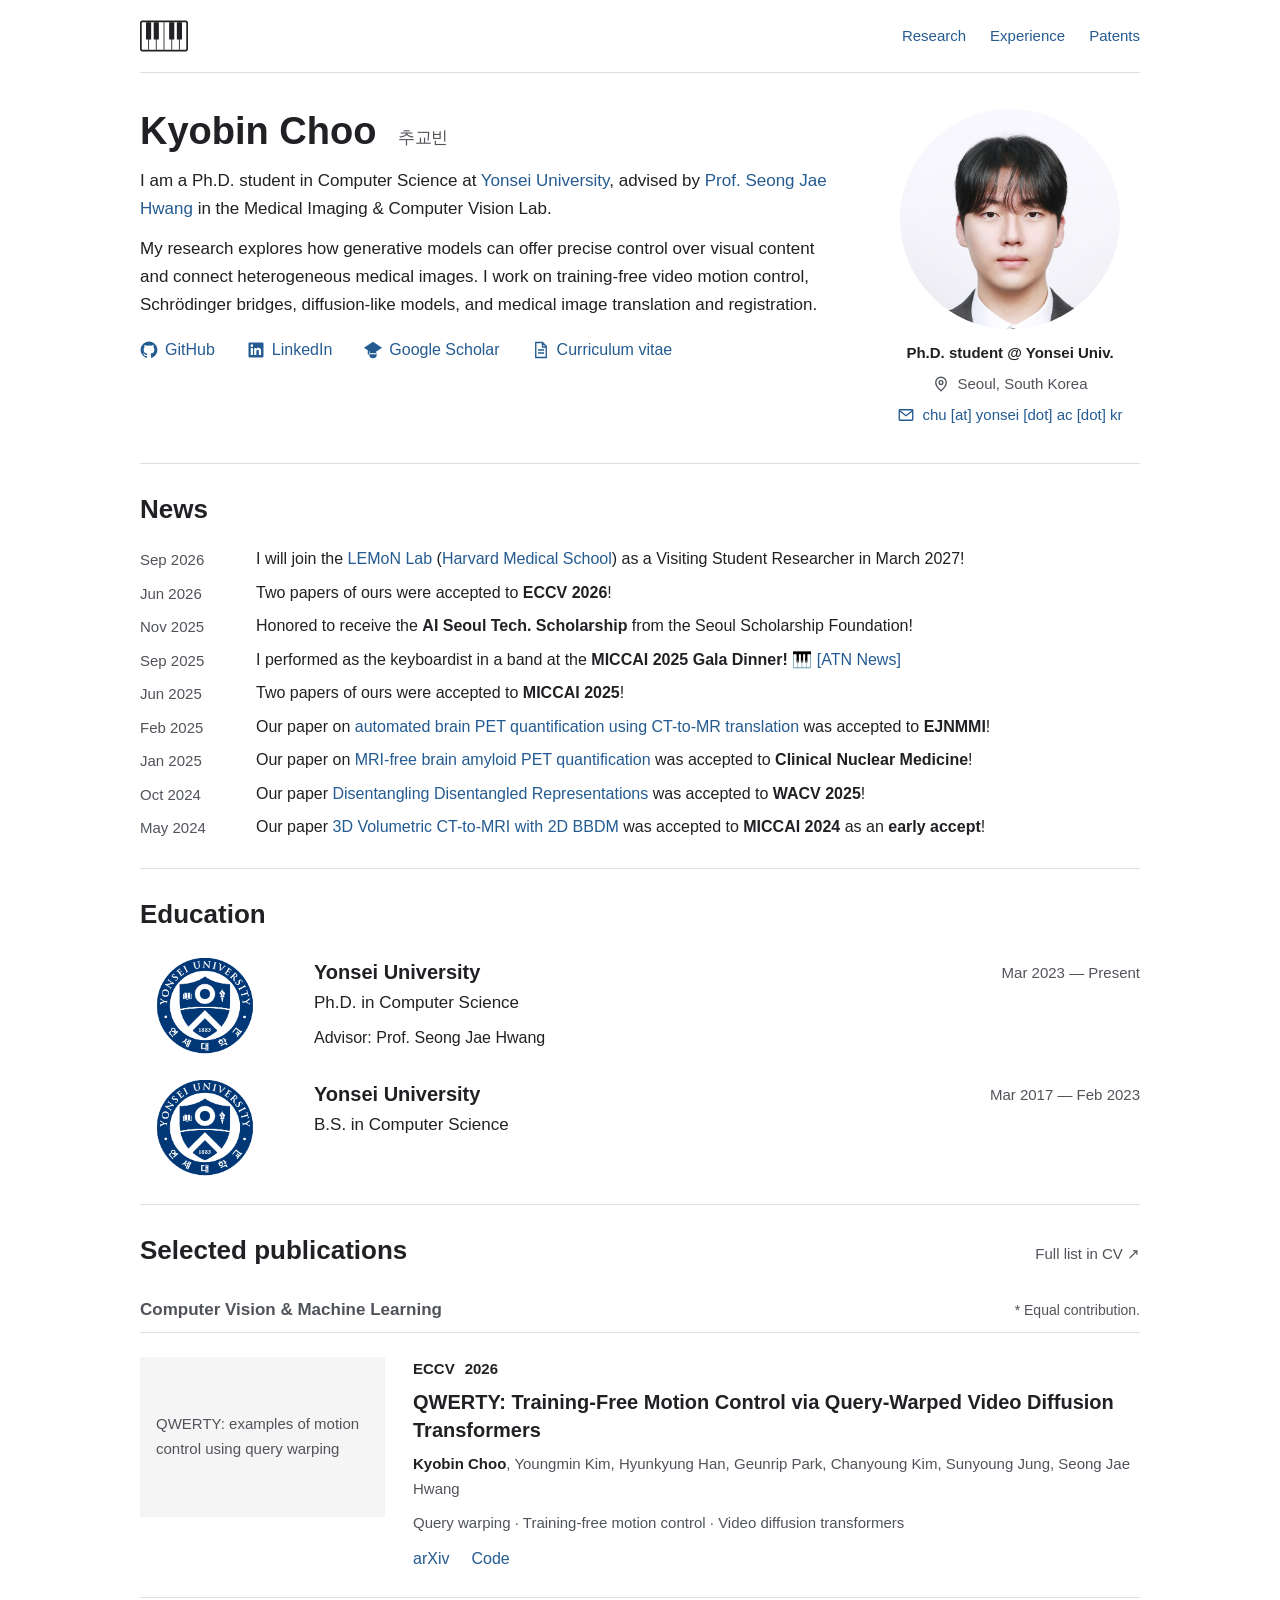
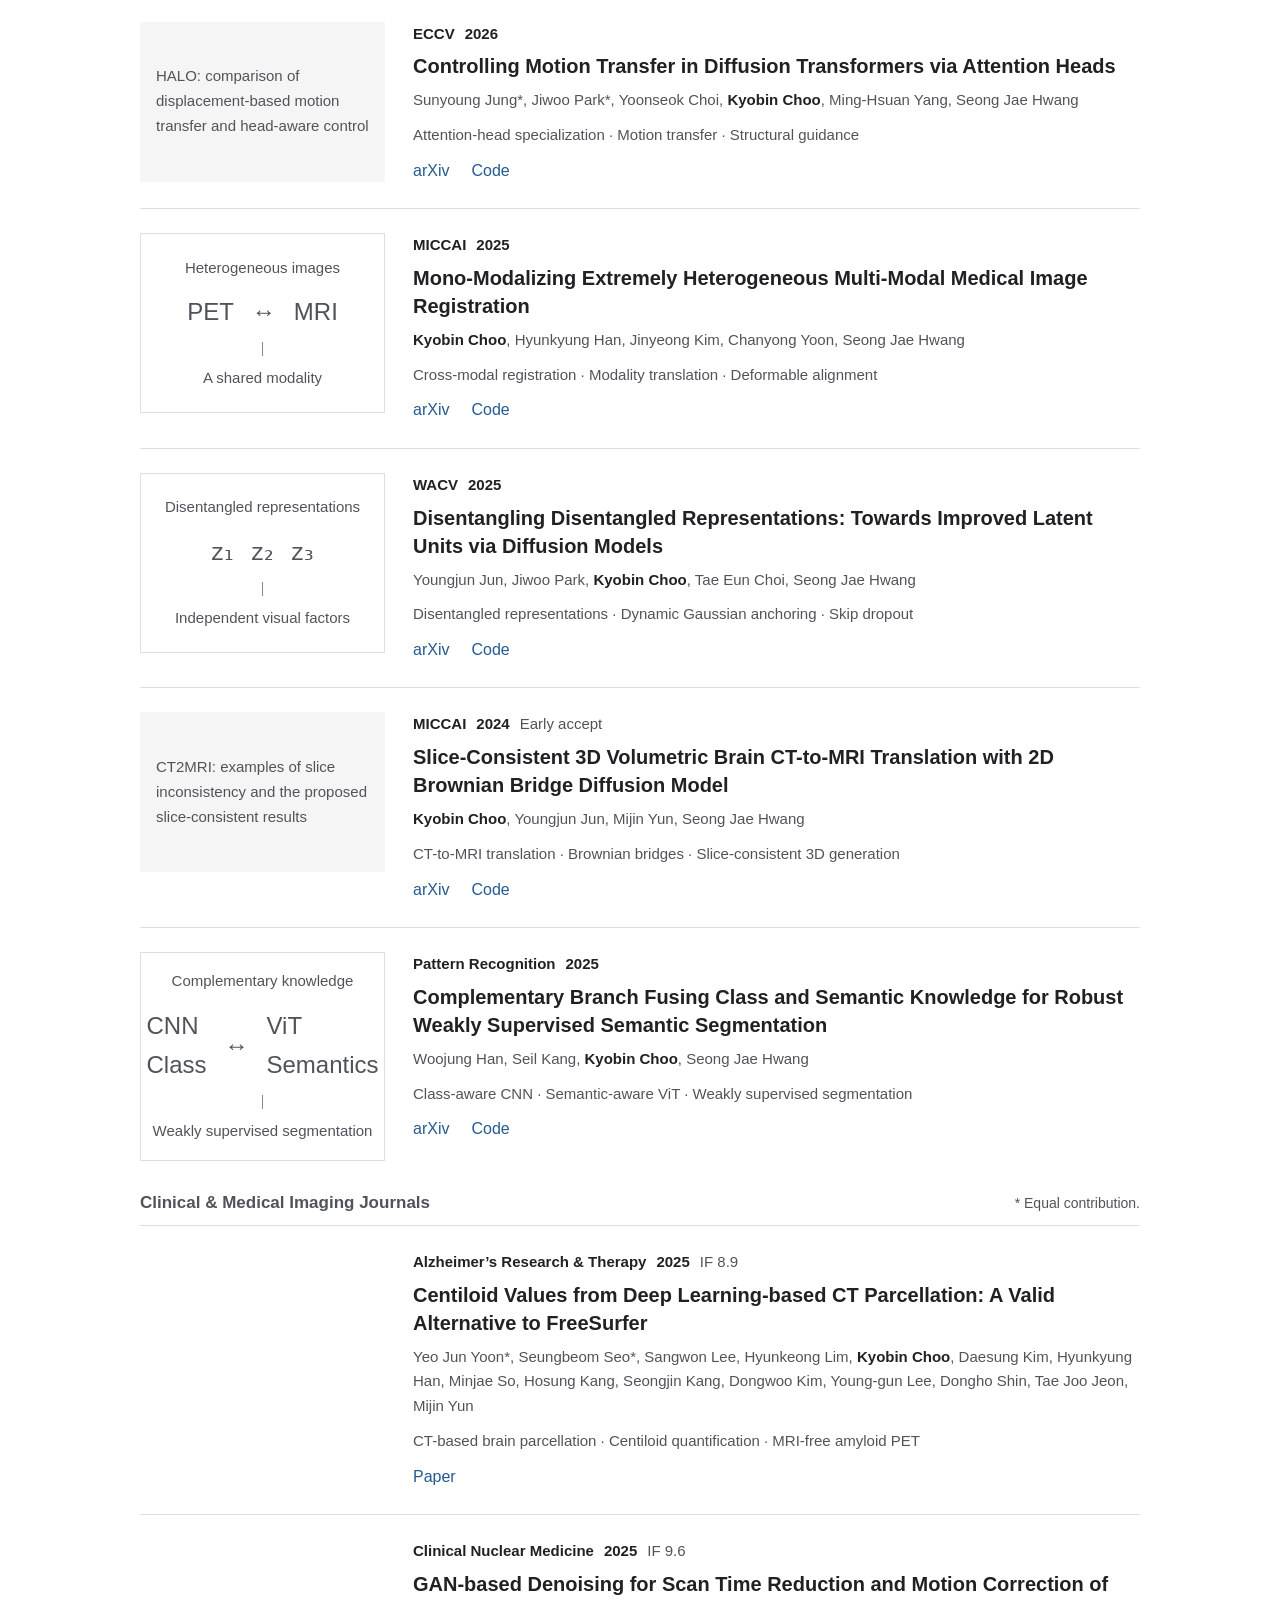
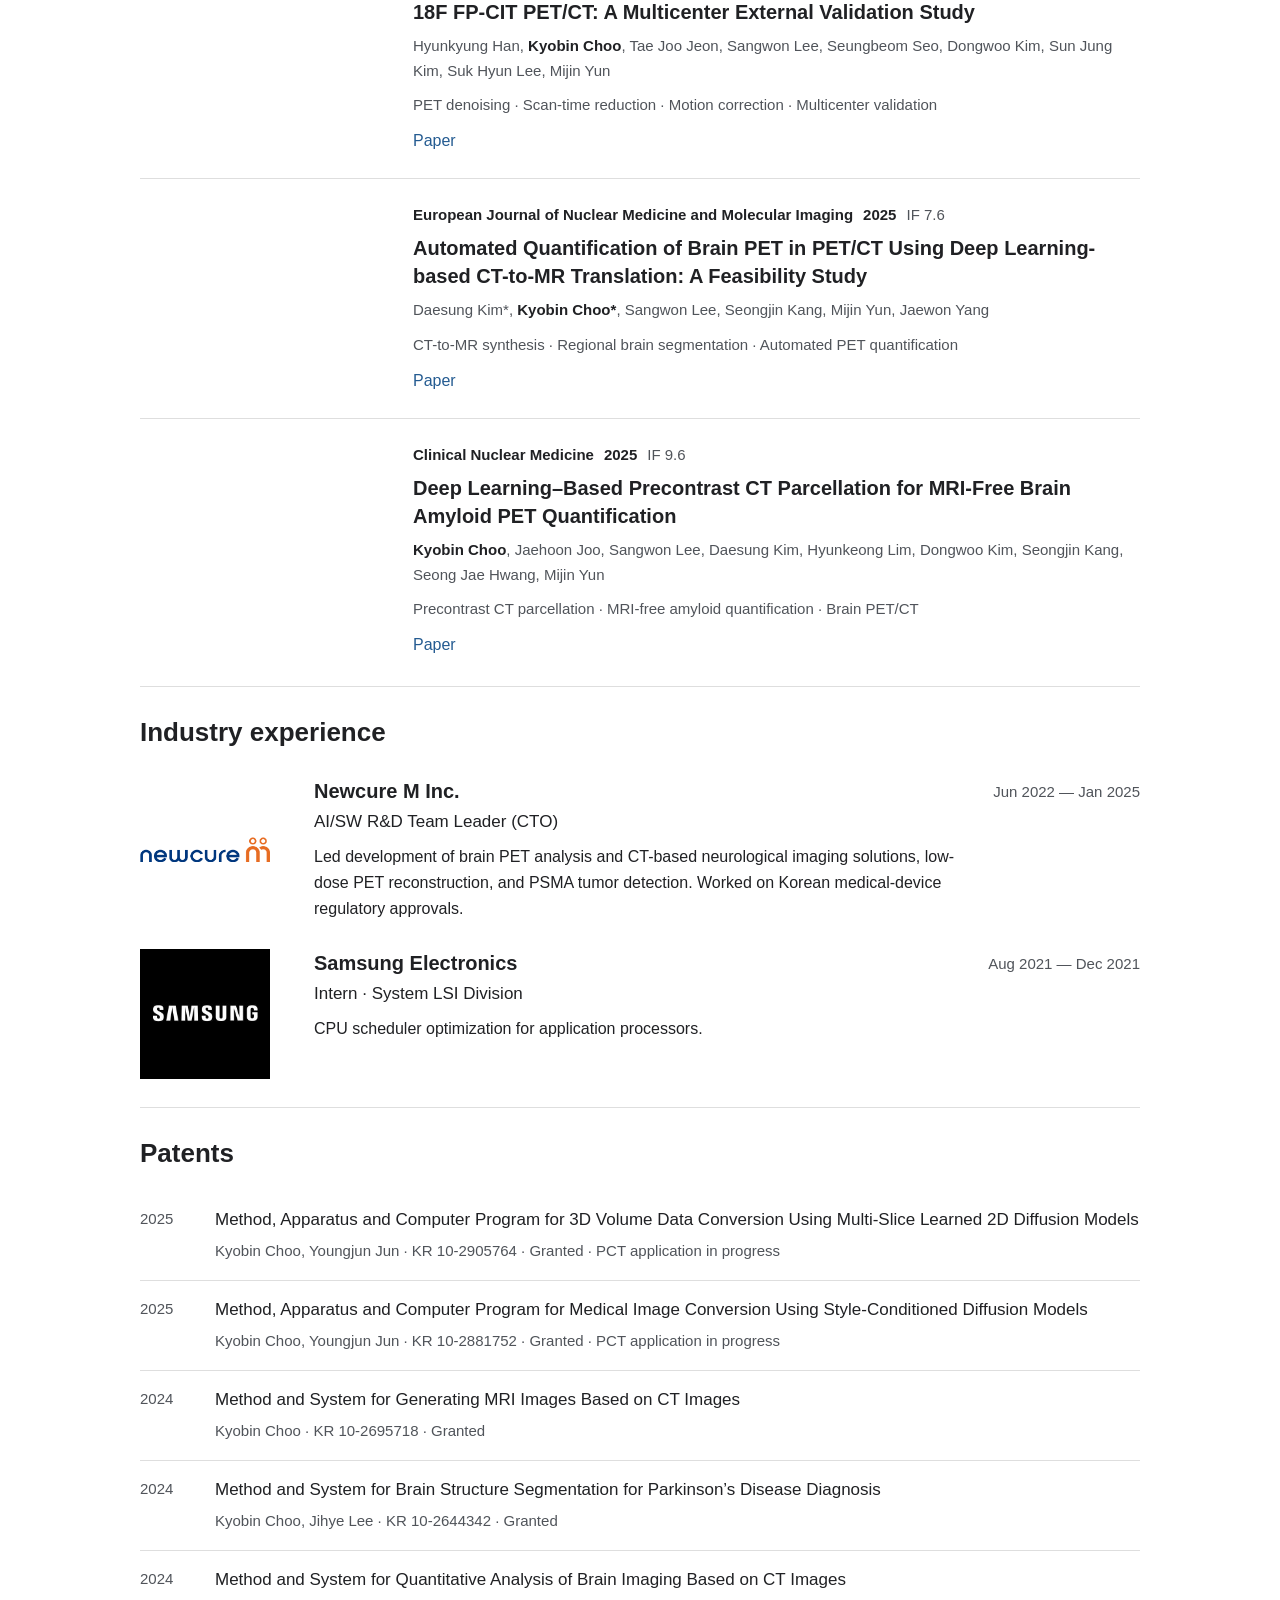
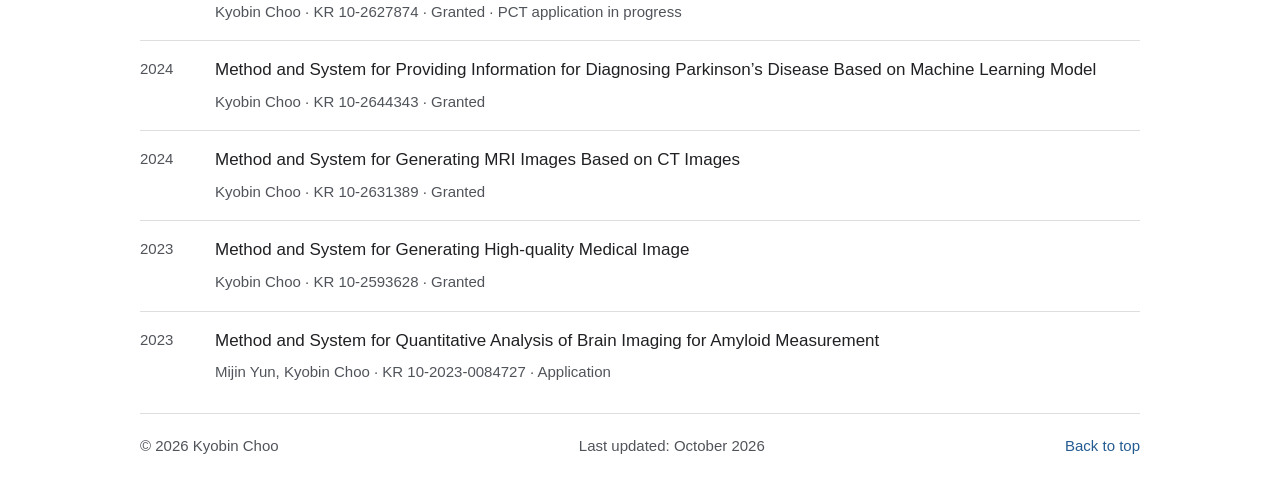
==== ko/index.html @ a11f010d "cobra" ====
<!doctype html>
<html lang="en">
<head>
  <meta charset="utf-8">
  <meta name="viewport" content="width=device-width, initial-scale=1">
  <meta name="description" content="Kyobin Choo is a Ph.D. student at Yonsei University researching controllable video generation, Schrödinger bridges, diffusion-like models, and medical image computing.">
  <meta name="theme-color" content="#ffffff">
  <meta property="og:title" content="추교빈 — 컴퓨터과학과 박사과정">
  <meta property="og:description" content="Research in controllable video generation and medical image computing at Yonsei University.">
  <meta property="og:type" content="website">
  <meta property="og:url" content="https://ckbling.github.io/ko/">
  <link rel="canonical" href="https://ckbling.github.io/ko/">
  <link rel="icon" href="../assets/mark_pinao.png" type="image/png">
  <link rel="stylesheet" href="../assets/site.css?v=20261022-layout4">
  <script src="../assets/site.js" defer></script>
  <script type="application/ld+json">
  {
    "@context": "https://schema.org",
    "@type": "ProfilePage",
    "mainEntity": {
      "@type": "Person",
      "name": "Kyobin Choo",
      "alternateName": "추교빈",
      "jobTitle": "PhD Student, Computer Science",
      "affiliation": {
        "@type": "CollegeOrUniversity",
        "name": "Yonsei University"
      },
      "sameAs": [
        "https://github.com/CKBling",
        "https://www.linkedin.com/in/kyobin-choo-ckbling/",
        "https://scholar.google.com/citations?user=AYoAnaUAAAAJ&hl=ko"
      ]
    }
  }
  </script>
  <title>추교빈 — 컴퓨터과학과 박사과정</title>
</head>
<body>
  <a class="skip-link" href="#main">Skip to content</a>
  <header class="site-header wrap">
    <a class="wordmark" href="#about" aria-label="Kyobin Choo, back to introduction"><svg class="piano-mark" viewBox="0 0 56 36" aria-hidden="true"><rect x="1" y="1" width="54" height="34" rx="2" fill="none" stroke="currentColor" stroke-width="2"/><path d="M10 2v32M19 2v32M28 2v32M37 2v32M46 2v32" stroke="currentColor"/><path d="M7 2h6v20H7zM16 2h6v20h-6zM34 2h6v20h-6zM43 2h6v20h-6z" fill="currentColor"/></svg></a>
    <nav aria-label="Main navigation">
      <a href="#research">Research</a><a href="#experience">Experience</a><a href="#patents">Patents</a>
    </nav>
  </header>
  <main id="main" class="wrap">
    <section id="about" class="hero" aria-labelledby="name">
      <div class="hero-copy">
        <h1 id="name">Kyobin Choo <span class="name-korean" lang="ko">추교빈</span></h1>
        <p class="bio">I am a Ph.D. student in Computer Science at <a href="https://www.yonsei.ac.kr/en_sc/">Yonsei University</a>, advised by <a href="https://micv.yonsei.ac.kr/">Prof. Seong Jae Hwang</a> in the Medical Imaging &amp; Computer Vision Lab.</p>
        <p class="bio">My research explores how generative models can offer precise control over visual content and connect heterogeneous medical images. I work on training-free video motion control, Schrödinger bridges, diffusion-like models, and medical image translation and registration.</p>
        <div class="contact-links" aria-label="Contact and profiles">
          <a href="https://github.com/CKBling"><svg class="icon" aria-hidden="true" focusable="false"><use href="../assets/icons.svg#github"></use></svg>GitHub</a>
          <a href="https://www.linkedin.com/in/kyobin-choo-ckbling/"><svg class="icon" aria-hidden="true" focusable="false"><use href="../assets/icons.svg#linkedin"></use></svg>LinkedIn</a>
          <a href="https://scholar.google.com/citations?user=AYoAnaUAAAAJ&amp;hl=ko" aria-label="Kyobin Choo on Google Scholar"><svg class="icon" aria-hidden="true" focusable="false"><use href="../assets/icons.svg#scholar"></use></svg>Google Scholar</a>
          <a href="https://drive.google.com/file/d/1jb87jUH81ieTAjD-vCutzxhlF3PKn7EB/view?usp=sharing"><svg class="icon" aria-hidden="true" focusable="false"><use href="../assets/icons.svg#document"></use></svg>Curriculum vitae</a>
        </div>
      </div>
      <figure class="portrait">
        <div class="portrait-frame">
          <img data-asset="portrait" src="../assets/images/head_shot3.jpeg" alt="Portrait of Kyobin Choo" width="767" height="1024" fetchpriority="high" referrerpolicy="no-referrer">
        </div>
        <figcaption><span class="portrait-role">Ph.D. student @ Yonsei Univ.</span><span class="portrait-detail"><svg class="icon" aria-hidden="true" focusable="false"><use href="../assets/icons.svg#location"></use></svg>Seoul, South Korea</span><a class="portrait-detail" href="mailto:chu@yonsei.ac.kr"><svg class="icon" aria-hidden="true" focusable="false"><use href="../assets/icons.svg#email"></use></svg>chu [at] yonsei [dot] ac [dot] kr</a></figcaption>
      </figure>
      <!-- Research interests hidden for now:
      <ul class="interests" aria-label="Research interests" tabindex="0"><li>Medical imaging analysis</li><li>Schrödinger bridge</li><li>Image registration</li><li>Video generation</li></ul>
      -->
    </section>

    <section id="news" class="section news-section" aria-labelledby="news-title">
      <div class="section-label"><h2 id="news-title">News</h2></div>
      <ul class="news-list">
        <li><time datetime="2026-09">Sep 2026</time><p>I will join the <a href="https://lemon.martinos.org/">LEMoN Lab</a> (<a href="https://hms.harvard.edu/">Harvard Medical School</a>) as a Visiting Student Researcher in March 2027!</p></li>
        <li><time datetime="2026">Jun 2026</time><p>Two papers of ours were accepted to <strong>ECCV 2026</strong>!</p></li>
        <li><time datetime="2025-11">Nov 2025</time><p>Honored to receive the <strong>AI Seoul Tech. Scholarship</strong> from the Seoul Scholarship Foundation!</p></li>
        <li><time datetime="2025-09">Sep 2025</time><p>I performed as the keyboardist in a band at the <strong>MICCAI 2025 Gala Dinner!</strong> 🎹  <a href="https://www.atnnews.co.kr/news/articleView.html?idxno=106188">  [ATN News]</a></p></li>
        <li><time datetime="2025">Jun 2025</time><p>Two papers of ours were accepted to <strong>MICCAI 2025</strong>!</p></li>
        <li><time datetime="2025">Feb 2025</time><p>Our paper on <a href="#pet-quantification">automated brain PET quantification using CT-to-MR translation</a> was accepted to <strong>EJNMMI</strong>!</p></li>
        <li><time datetime="2025">Jan 2025</time><p>Our paper on <a href="#amyloid-parcellation">MRI-free brain amyloid PET quantification</a> was accepted to <strong>Clinical Nuclear Medicine</strong>!</p></li>
        <li><time datetime="2025">Oct 2024</time><p>Our paper <a href="#disentangling">Disentangling Disentangled Representations</a> was accepted to <strong>WACV 2025</strong>!</p></li>
        <li><time datetime="2024">May 2024</time><p>Our paper <a href="#ct2mri">3D Volumetric CT-to-MRI with 2D BBDM</a> was accepted to <strong>MICCAI 2024</strong> as an <strong>early accept</strong>!</p></li>
      </ul>
    </section>

    <section id="education" class="section" aria-labelledby="education-title">
      <div class="section-label"><h2 id="education-title">Education</h2></div>
      <div class="timeline">
        <article class="timeline-entry education-entry"><span class="school-logo"><img src="../assets/images/yonsei-logo.jpg" alt="Yonsei University emblem" width="1440" height="1712" loading="lazy"></span><div class="timeline-copy"><h3>Yonsei University</h3><p class="role">Ph.D. in Computer Science</p><p class="entry-detail">Advisor: Prof. Seong Jae Hwang</p></div><p class="date-range">Mar 2023 — Present</p></article>
        <article class="timeline-entry education-entry"><span class="school-logo"><img src="../assets/images/yonsei-logo.jpg" alt="Yonsei University emblem" width="1440" height="1712" loading="lazy"></span><div class="timeline-copy"><h3>Yonsei University</h3><p class="role">B.S. in Computer Science</p></div><p class="date-range">Mar 2017 — Feb 2023</p></article>
      </div>
    </section>

    <section id="research" class="section research-section" aria-labelledby="research-title">
      <div class="section-heading"><div class="section-label"><h2 id="research-title">Selected publications</h2></div><a class="quiet-link" href="https://drive.google.com/file/d/1jb87jUH81ieTAjD-vCutzxhlF3PKn7EB/view?usp=sharing">Full list in CV <span aria-hidden="true">↗</span></a></div>
      <div class="publication-category-heading"><h3 class="publication-category">Computer Vision &amp; Machine Learning</h3><p class="publication-note">* Equal contribution.</p></div>
      <div class="publications">
        <article id="qwerty" class="publication">
          <a class="paper-visual" href="https://arxiv.org/abs/2607.01869" aria-label="Read QWERTY on arXiv">
            <img data-asset="qwerty" src="https://arxiv.org/html/2607.01869v1/_fig_1.png" alt="QWERTY: examples of motion control using query warping" width="600" height="380" loading="lazy">
          </a>
          <div class="paper-copy"><p class="venue">ECCV <span>2026</span></p><h4><a href="https://arxiv.org/abs/2607.01869">QWERTY: Training-Free Motion Control via Query-Warped Video Diffusion Transformers</a></h4><p class="authors"><strong>Kyobin Choo</strong>, Youngmin Kim, Hyunkyung Han, Geunrip Park, Chanyoung Kim, Sunyoung Jung, Seong Jae Hwang</p><p class="paper-keywords">Query warping · Training-free motion control · Video diffusion transformers</p><div class="paper-links"><a href="https://arxiv.org/abs/2607.01869">arXiv</a><a href="https://github.com/MICV-yonsei/QWERTY">Code</a></div></div>
        </article>
        <article id="halo" class="publication">
          <a class="paper-visual" href="https://arxiv.org/abs/2607.11081" aria-label="Read HALO on arXiv">
            <img data-asset="halo" src="https://sunyj-hxppy.github.io/halo/static/images/fig2_final.png" alt="HALO: comparison of displacement-based motion transfer and head-aware control" width="600" height="380" loading="lazy">
          </a>
          <div class="paper-copy"><p class="venue">ECCV <span>2026</span></p><h4><a href="https://arxiv.org/abs/2607.11081">Controlling Motion Transfer in Diffusion Transformers via Attention Heads</a></h4><p class="authors">Sunyoung Jung*, Jiwoo Park*, Yoonseok Choi, <strong>Kyobin Choo</strong>, Ming-Hsuan Yang, Seong Jae Hwang</p><p class="paper-keywords">Attention-head specialization · Motion transfer · Structural guidance</p><div class="paper-links"><a href="https://arxiv.org/abs/2607.11081">arXiv</a><a href="https://github.com/SunYJ-hxppy/HALO-Official-code">Code</a></div></div>
        </article>
        <article id="m2m" class="publication">
          <a class="paper-visual diagram-visual" href="https://arxiv.org/abs/2506.15596" aria-label="Read M2M-Reg on arXiv">
            <div class="concept" aria-hidden="true"><span class="concept-overline">Heterogeneous images</span><div class="concept-pair"><span>PET</span><span class="connector">↔</span><span>MRI</span></div><span class="concept-line"></span><span class="concept-target">A shared modality</span></div>
          </a>
          <div class="paper-copy"><p class="venue">MICCAI <span>2025</span></p><h4><a href="https://arxiv.org/abs/2506.15596">Mono-Modalizing Extremely Heterogeneous Multi-Modal Medical Image Registration</a></h4><p class="authors"><strong>Kyobin Choo</strong>, Hyunkyung Han, Jinyeong Kim, Chanyong Yoon, Seong Jae Hwang</p><p class="paper-keywords">Cross-modal registration · Modality translation · Deformable alignment</p><div class="paper-links"><a href="https://arxiv.org/abs/2506.15596">arXiv</a><a href="https://github.com/MICV-yonsei/M2M-Reg">Code</a></div></div>
        </article>
        <article id="disentangling" class="publication">
          <a class="paper-visual diagram-visual latent-visual" href="https://arxiv.org/abs/2410.23820" aria-label="Read Disentangling Disentangled Representations on arXiv">
            <div class="concept" aria-hidden="true"><span class="concept-overline">Disentangled representations</span><div class="latent-units"><span>z₁</span><span>z₂</span><span>z₃</span></div><span class="concept-line"></span><span class="concept-target">Independent visual factors</span></div>
          </a>
          <div class="paper-copy"><p class="venue">WACV <span>2025</span></p><h4><a href="https://arxiv.org/abs/2410.23820">Disentangling Disentangled Representations: Towards Improved Latent Units via Diffusion Models</a></h4><p class="authors">Youngjun Jun, Jiwoo Park, <strong>Kyobin Choo</strong>, Tae Eun Choi, Seong Jae Hwang</p><p class="paper-keywords">Disentangled representations · Dynamic Gaussian anchoring · Skip dropout</p><div class="paper-links"><a href="https://arxiv.org/abs/2410.23820">arXiv</a><a href="https://github.com/youngjun-jun/dis-dis">Code</a></div></div>
        </article>
        <article id="ct2mri" class="publication">
          <a class="paper-visual" href="https://arxiv.org/abs/2407.05059" aria-label="Read CT2MRI on arXiv">
            <img data-asset="ct2mri" src="https://micv-yonsei.github.io/ct2mri2024/static/images/fig_1.png" alt="CT2MRI: examples of slice inconsistency and the proposed slice-consistent results" width="600" height="380" loading="lazy">
          </a>
          <div class="paper-copy"><p class="venue">MICCAI <span>2024</span><span class="distinction">Early accept</span></p><h4><a href="https://arxiv.org/abs/2407.05059">Slice-Consistent 3D Volumetric Brain CT-to-MRI Translation with 2D Brownian Bridge Diffusion Model</a></h4><p class="authors"><strong>Kyobin Choo</strong>, Youngjun Jun, Mijin Yun, Seong Jae Hwang</p><p class="paper-keywords">CT-to-MRI translation · Brownian bridges · Slice-consistent 3D generation</p><div class="paper-links"><a href="https://arxiv.org/abs/2407.05059">arXiv</a><a href="https://github.com/MICV-yonsei/CT2MRI">Code</a></div></div>
        </article>
        <article id="cobra" class="publication">
          <a class="paper-visual diagram-visual" href="https://arxiv.org/abs/2403.08801" aria-label="Read CoBra on arXiv">
            <div class="concept" aria-hidden="true"><span class="concept-overline">Complementary knowledge</span><div class="concept-pair"><span>CNN<br>Class</span><span class="connector">↔</span><span>ViT<br>Semantics</span></div><span class="concept-line"></span><span class="concept-target">Weakly supervised segmentation</span></div>
          </a>
          <div class="paper-copy"><p class="venue">Pattern Recognition <span>2025</span></p><h4><a href="https://arxiv.org/abs/2403.08801">Complementary Branch Fusing Class and Semantic Knowledge for Robust Weakly Supervised Semantic Segmentation</a></h4><p class="authors">Woojung Han, Seil Kang, <strong>Kyobin Choo</strong>, Seong Jae Hwang</p><p class="paper-keywords">Class-aware CNN · Semantic-aware ViT · Weakly supervised segmentation</p><div class="paper-links"><a href="https://arxiv.org/abs/2403.08801">arXiv</a><a href="https://github.com/MICV-yonsei/Cobra">Code</a></div></div>
        </article>
      </div>
      <div class="publication-category-heading"><h3 class="publication-category">Clinical &amp; Medical Imaging Journals</h3><p class="publication-note">* Equal contribution.</p></div>
      <div class="publications clinical-publications">
        <article id="centiloid" class="publication journal-publication">
          <div class="paper-visual paper-visual-pending" aria-hidden="true"><!-- Future image: assets/images/publications/clinical/centiloid.png --></div>
          <div class="paper-copy"><p class="venue">Alzheimer’s Research &amp; Therapy <span>2025</span><span class="distinction">IF 8.9</span></p><h4><a href="https://doi.org/10.1186/s13195-025-01860-1">Centiloid Values from Deep Learning-based CT Parcellation: A Valid Alternative to FreeSurfer</a></h4><p class="authors">Yeo Jun Yoon*, Seungbeom Seo*, Sangwon Lee, Hyunkeong Lim, <strong>Kyobin Choo</strong>, Daesung Kim, Hyunkyung Han, Minjae So, Hosung Kang, Seongjin Kang, Dongwoo Kim, Young-gun Lee, Dongho Shin, Tae Joo Jeon, Mijin Yun</p><p class="paper-keywords">CT-based brain parcellation · Centiloid quantification · MRI-free amyloid PET</p><div class="paper-links"><a href="https://doi.org/10.1186/s13195-025-01860-1">Paper</a></div></div>
        </article>
        <article id="pet-denoising" class="publication journal-publication">
          <div class="paper-visual paper-visual-pending" aria-hidden="true"><!-- Future image: assets/images/publications/clinical/pet-denoising.png --></div>
          <div class="paper-copy"><p class="venue">Clinical Nuclear Medicine <span>2025</span><span class="distinction">IF 9.6</span></p><h4><a href="https://doi.org/10.1097/RLU.0000000000006040">GAN-based Denoising for Scan Time Reduction and Motion Correction of 18F FP-CIT PET/CT: A Multicenter External Validation Study</a></h4><p class="authors">Hyunkyung Han, <strong>Kyobin Choo</strong>, Tae Joo Jeon, Sangwon Lee, Seungbeom Seo, Dongwoo Kim, Sun Jung Kim, Suk Hyun Lee, Mijin Yun</p><p class="paper-keywords">PET denoising · Scan-time reduction · Motion correction · Multicenter validation</p><div class="paper-links"><a href="https://doi.org/10.1097/RLU.0000000000006040">Paper</a></div></div>
        </article>
        <article id="pet-quantification" class="publication journal-publication">
          <div class="paper-visual paper-visual-pending" aria-hidden="true"><!-- Future image: assets/images/publications/clinical/pet-quantification.png --></div>
          <div class="paper-copy"><p class="venue">European Journal of Nuclear Medicine and Molecular Imaging <span>2025</span><span class="distinction">IF 7.6</span></p><h4><a href="https://doi.org/10.1007/s00259-025-07132-2">Automated Quantification of Brain PET in PET/CT Using Deep Learning-based CT-to-MR Translation: A Feasibility Study</a></h4><p class="authors">Daesung Kim*, <strong>Kyobin Choo*</strong>, Sangwon Lee, Seongjin Kang, Mijin Yun, Jaewon Yang</p><p class="paper-keywords">CT-to-MR synthesis · Regional brain segmentation · Automated PET quantification</p><div class="paper-links"><a href="https://doi.org/10.1007/s00259-025-07132-2">Paper</a></div></div>
        </article>
        <article id="amyloid-parcellation" class="publication journal-publication">
          <div class="paper-visual paper-visual-pending" aria-hidden="true"><!-- Future image: assets/images/publications/clinical/amyloid-parcellation.png --></div>
          <div class="paper-copy"><p class="venue">Clinical Nuclear Medicine <span>2025</span><span class="distinction">IF 9.6</span></p><h4><a href="https://doi.org/10.1097/RLU.0000000000005652">Deep Learning–Based Precontrast CT Parcellation for MRI-Free Brain Amyloid PET Quantification</a></h4><p class="authors"><strong>Kyobin Choo</strong>, Jaehoon Joo, Sangwon Lee, Daesung Kim, Hyunkeong Lim, Dongwoo Kim, Seongjin Kang, Seong Jae Hwang, Mijin Yun</p><p class="paper-keywords">Precontrast CT parcellation · MRI-free amyloid quantification · Brain PET/CT</p><div class="paper-links"><a href="https://doi.org/10.1097/RLU.0000000000005652">Paper</a></div></div>
        </article>
      </div>
    </section>

    <section id="experience" class="section" aria-labelledby="experience-title">
      <div class="section-label"><h2 id="experience-title">Industry experience</h2></div>
      <div class="timeline">
        <article class="timeline-entry"><span class="company-logo newcurem-logo"><img src="../assets/images/newcurem_logo.png" alt="Newcure M logo" width="449" height="88" loading="lazy"></span><div class="timeline-copy"><h3>Newcure M Inc.</h3><p class="role">AI/SW R&amp;D Team Leader (CTO)</p><p class="entry-detail">Led development of brain PET analysis and CT-based neurological imaging solutions, low-dose PET reconstruction, and PSMA tumor detection. Worked on Korean medical-device regulatory approvals.</p></div><p class="date-range">Jun 2022 — Jan 2025</p></article>
        <article class="timeline-entry"><span class="company-logo samsung-logo"><img src="../assets/images/samsung_logo.jpeg" alt="Samsung logo" width="200" height="200" loading="lazy"></span><div class="timeline-copy"><h3>Samsung Electronics</h3><p class="role">Intern · System LSI Division</p><p class="entry-detail">CPU scheduler optimization for application processors.</p></div><p class="date-range">Aug 2021 — Dec 2021</p></article>
      </div>
    </section>

    <section id="patents" class="section" aria-labelledby="patents-title">
      <div class="section-heading"><div class="section-label"><h2 id="patents-title">Patents</h2></div></div>
      <ol class="patent-list">
        <li><span class="patent-year">2025</span><div><h3><a href="https://patents.google.com/patent/KR102905764B1/en">Method, Apparatus and Computer Program for 3D Volume Data Conversion Using Multi-Slice Learned 2D Diffusion Models</a></h3><p>Kyobin Choo, Youngjun Jun <span>· KR 10-2905764 · Granted · PCT application in progress</span></p></div></li>
        <li><span class="patent-year">2025</span><div><h3><a href="https://patents.google.com/patent/KR102881752B1/ko">Method, Apparatus and Computer Program for Medical Image Conversion Using Style-Conditioned Diffusion Models</a></h3><p>Kyobin Choo, Youngjun Jun <span>· KR 10-2881752 · Granted · PCT application in progress</span></p></div></li>
        <li><span class="patent-year">2024</span><div><h3><a href="https://patents.google.com/patent/KR102695718B1/en">Method and System for Generating MRI Images Based on CT Images</a></h3><p>Kyobin Choo <span>· KR 10-2695718 · Granted</span></p></div></li>
        <li><span class="patent-year">2024</span><div><h3><a href="https://patents.google.com/patent/KR102644342B1/en">Method and System for Brain Structure Segmentation for Parkinson’s Disease Diagnosis</a></h3><p>Kyobin Choo, Jihye Lee <span>· KR 10-2644342 · Granted</span></p></div></li>
        <li><span class="patent-year">2024</span><div><h3><a href="https://patents.google.com/patent/KR102627874B1/en">Method and System for Quantitative Analysis of Brain Imaging Based on CT Images</a></h3><p>Kyobin Choo <span>· KR 10-2627874 · Granted · PCT application in progress</span></p></div></li>
        <li><span class="patent-year">2024</span><div><h3><a href="https://patents.google.com/patent/KR102644343B1/ko">Method and System for Providing Information for Diagnosing Parkinson’s Disease Based on Machine Learning Model</a></h3><p>Kyobin Choo <span>· KR 10-2644343 · Granted</span></p></div></li>
        <li><span class="patent-year">2024</span><div><h3><a href="https://patents.google.com/patent/KR102631389B1/ko">Method and System for Generating MRI Images Based on CT Images</a></h3><p>Kyobin Choo <span>· KR 10-2631389 · Granted</span></p></div></li>
        <li><span class="patent-year">2023</span><div><h3><a href="https://patents.google.com/patent/KR102593628B1/en">Method and System for Generating High-quality Medical Image</a></h3><p>Kyobin Choo <span>· KR 10-2593628 · Granted</span></p></div></li>
        <li><span class="patent-year">2023</span><div><h3><a href="https://patents.google.com/patent/KR20240105189A/en">Method and System for Quantitative Analysis of Brain Imaging for Amyloid Measurement</a></h3><p>Mijin Yun, Kyobin Choo <span>· KR 10-2023-0084727 · Application</span></p></div></li>
      </ol>
    </section>
  </main>
  <footer class="site-footer wrap"><span>© 2026 Kyobin Choo</span><span>Last updated: <time datetime="2026-10">October 2026</time></span><a href="#about">Back to top</a></footer>
</body>
</html>
---- assets/site.css ----
:root {
  --ink: #202124;
  --muted: #50545a;
  --accent: #245b91;
  --line: #dedede;
  font-family: Arial, Helvetica, sans-serif;
  color: var(--ink);
  background: #fff;
  font-size: 17px;
  line-height: 1.65;
}
* { box-sizing: border-box; }
html { scroll-padding-top: 20px; }
body { margin: 0; }
p, h1, h2, h3, h4, figure { margin: 0; }
a { color: var(--accent); text-decoration: none; text-underline-offset: 3px; }
a:hover { text-decoration: underline; }
a:focus-visible { outline: 2px solid var(--accent); outline-offset: 4px; }
img { display: block; max-width: 100%; }
strong { font-weight: 600; }
.wrap { width: min(1000px, calc(100% - 64px)); margin-inline: auto; }
.skip-link { position: absolute; left: 16px; top: -100px; background: white; padding: 10px; }
.skip-link:focus { top: 10px; }
.site-header { display: flex; justify-content: space-between; align-items: center; gap: 20px; padding: 20px 0; border-bottom: 1px solid var(--line); }
.wordmark { display: inline-flex; color: var(--ink); }
.piano-mark { width: 48px; height: 32px; }
.site-header nav { display: flex; flex-wrap: wrap; gap: 12px 24px; font-size: 15px; }
.hero { display: grid; grid-template-columns: minmax(0, 1fr) 260px; gap: 40px; padding: 36px 0; align-items: start; }
h1 { font-size: 38px; line-height: 1.2; font-weight: 600; }
.name-korean { margin-left: 0.65em; color: var(--muted); font-family: "Noto Sans KR", "Apple SD Gothic Neo", "Malgun Gothic", "Noto Sans CJK KR", sans-serif; font-size: 0.46em; font-weight: 400; letter-spacing: -0.025em; white-space: nowrap; vertical-align: 0.08em; }
.bio { margin-top: 12px; }
.interests { display: flex; flex-wrap: nowrap; gap: 18px; grid-column: 1 / -1; width: 100%; min-width: 0; overflow-x: auto; padding: 0 0 4px; margin: 0; list-style: none; font-size: 16px; color: var(--muted); }
.interests li { flex: 0 0 auto; }
.interests:focus-visible { outline: 2px solid var(--accent); outline-offset: 4px; }
.contact-links { display: flex; flex-wrap: wrap; gap: 8px 32px; font-size: 16px; margin-top: 18px; }
.portrait { padding-top: 0; }
.portrait-frame { overflow: hidden; border-radius: 50%; width: 220px; height: 220px; position: relative; margin-inline: auto; }
.portrait img { position: absolute; width: 100%; max-width: none; height: 100%; object-fit: cover; object-position: center top; left: 0; top: 0; }
.portrait figcaption { display: grid; justify-items: center; text-align: center; gap: 6px; font-size: 15px; color: var(--muted); margin-top: 12px; }
.icon { width: 18px; height: 18px; flex: 0 0 18px; fill: currentColor; }
.contact-links a, .portrait-detail { display: inline-flex; align-items: center; gap: 7px; }
.portrait-detail { white-space: normal; }
.portrait-role { font-weight: 600; color: var(--ink); }
.school-logo, .company-logo { display: flex; align-items: center; justify-content: center; width: 96px; height: 96px; overflow: hidden; position: relative; justify-self: center; align-self: center; }
.school-logo img { position: absolute; width: 160%; max-width: none; height: auto; left: -29%; top: -43%; }
.company-logo { width: 130px; }
.company-logo img { width: 100%; height: auto; max-height: 100%; object-fit: contain; }
.samsung-logo { width: 130px; height: auto; overflow: visible; }
.samsung-logo img { width: 130px; max-height: none; }
.section { border-top: 1px solid var(--line); padding: 28px 0; }
h2 { font-size: 26px; line-height: 1.35; font-weight: 600; }
.section-heading { display: flex; flex-wrap: wrap; align-items: baseline; justify-content: space-between; gap: 10px 24px; }
.quiet-link, .section-meta, .section-intro { font-size: 15px; color: var(--muted); }
.section-intro { margin-top: 10px; }
.news-list { list-style: none; padding: 0; margin: 20px 0 0; display: grid; gap: 9px; }
.news-list li { display: grid; grid-template-columns: 100px minmax(0, 1fr); gap: 16px; font-size: 16px; line-height: 1.5; }
.news-list time { font-size: 15px; color: var(--muted); padding-top: 2px; }
.publication-category-heading { display: flex; flex-wrap: wrap; align-items: baseline; justify-content: space-between; gap: 8px 24px; margin-top: 30px; padding-bottom: 10px; border-bottom: 1px solid var(--line); }
.publication-category { font-size: 17px; font-weight: 600; color: var(--muted); }
.publications { margin-top: 24px; }
.paper-visual-pending { min-height: 180px; }
.publication { display: grid; grid-template-columns: 245px minmax(0, 1fr); gap: 28px; padding: 24px 0; border-bottom: 1px solid var(--line); align-items: start; }
.publication:first-child { padding-top: 0; }
.publication:last-child { border-bottom: 0; padding-bottom: 0; }
.paper-visual { display: flex; flex-direction: column; justify-content: center; min-width: 0; color: var(--muted); }
.paper-visual img { width: 100%; height: 180px; object-fit: contain; }
.venue { display: flex; flex-wrap: wrap; gap: 6px 10px; font-size: 15px; font-weight: 600; margin-bottom: 6px; }
.venue .distinction { font-weight: 400; color: var(--muted); }
h3, h4 { font-size: 20px; line-height: 1.4; font-weight: 600; }
.paper-copy h4 a, .patent-list h3 a { color: var(--ink); }
.paper-copy h4 a:hover, .patent-list h3 a:hover { color: var(--accent); }
.authors { font-size: 15px; line-height: 1.65; margin-top: 8px; color: var(--muted); }
.authors strong { color: var(--ink); }
.paper-keywords { font-size: 15px; color: var(--muted); margin-top: 10px; }
.paper-links { display: flex; flex-wrap: wrap; gap: 10px 22px; margin-top: 10px; font-size: 16px; }
.publication-note { font-size: 14px; color: var(--muted); margin-left: auto; text-align: right; }
.concept { display: flex; flex-direction: column; align-items: center; justify-content: center; padding: 16px 8px; min-height: 180px; border: 1px solid var(--line); }
.concept-overline, .concept-target { font-size: 15px; text-align: center; }
.concept-pair { display: flex; align-items: center; gap: 18px; font-size: 24px; margin-top: 12px; }
.concept-line { width: 1px; height: 14px; background: #888; margin: 10px 0; }
.latent-units { display: flex; gap: 18px; font-size: 24px; margin-top: 12px; }
.timeline { margin-top: 20px; }
.timeline-entry { display: grid; grid-template-columns: 130px minmax(0, 1fr) max-content; column-gap: 24px; margin-top: 26px; align-items: start; }
.timeline-copy { min-width: 0; margin-left: 20px; }
.current-status { display: block; margin-top: 4px; }
.date-range { font-size: 15px; color: var(--muted); padding-top: 3px; text-align: right; white-space: nowrap; }
.role { font-size: 17px; margin-top: 3px; }
.entry-detail { font-size: 16px; margin-top: 8px; }
.patent-list { list-style: none; padding: 0; margin: 20px 0 0; }
.patent-list li { display: grid; grid-template-columns: 55px minmax(0, 1fr); gap: 20px; padding: 16px 0; border-bottom: 1px solid var(--line); }
.patent-list li:last-child { border: 0; padding-bottom: 0; }
.patent-year { font-size: 15px; color: var(--muted); }
.patent-list h3 { font-size: 17px; line-height: 1.55; font-weight: 500; }
.patent-list p { font-size: 15px; margin-top: 6px; color: var(--muted); }
.patent-search { font-size: 15px; }
.site-footer { display: flex; flex-wrap: wrap; justify-content: space-between; gap: 12px; border-top: 1px solid var(--line); padding: 20px 0; font-size: 15px; color: var(--muted); }
.image-fallback { display: flex; align-items: center; justify-content: center; padding: 16px; min-height: 160px; font-size: 15px; background: #f5f5f5; }
@media (max-width: 1000px) {
  .timeline-copy { margin-left: 5px; }
}
@media (max-width: 800px) {
  .timeline-copy { margin-left: 0; }
  .hero { grid-template-columns: minmax(0, 1fr) 240px; gap: 24px; }
  .publication { grid-template-columns: 200px minmax(0, 1fr); gap: 24px; }
  .timeline-entry { grid-template-columns: 80px minmax(0, 1fr); gap: 8px 16px; }
  .school-logo, .company-logo { width: 80px; height: 80px; grid-row: span 2; }
  .samsung-logo { width: 112px; height: auto; }
  .samsung-logo img { width: 112px; }
  .date-range { grid-column: 2; justify-self: end; }
}
@media (max-width: 600px) {
  .wrap { width: calc(100% - 36px); }
  .site-header { flex-direction: column; align-items: flex-start; gap: 10px; padding: 16px 0; }
  .site-header nav { gap: 10px 20px; }
  .hero { display: flex; flex-direction: column; gap: 24px; padding: 28px 0; }
  h1 { font-size: 34px; }
  .portrait { width: min(260px, 100%); padding: 0; }
  .portrait-frame { width: 200px; height: 200px; margin-inline: auto; }
  .portrait figcaption { width: 100%; }
  h2 { font-size: 24px; }
  .news-list li { grid-template-columns: 1fr; gap: 2px; }
  .publication { grid-template-columns: 1fr; gap: 16px; }
  .paper-visual { max-width: 360px; }
  .paper-visual-pending { display: none; }
  .paper-visual img { height: auto; max-height: 240px; }
  .timeline-entry { grid-template-columns: 72px minmax(0, 1fr); gap: 8px 12px; }
  .school-logo, .company-logo { width: 72px; height: 72px; }
  .samsung-logo { width: 86px; height: auto; }
  .samsung-logo img { width: 86px; }
  .patent-list li { grid-template-columns: 1fr; gap: 5px; }
  .patent-list p span { display: block; }
}
@media print {
  .wrap { width: 100%; }
  .site-header, .skip-link, .site-footer { display: none; }
  .hero { padding-top: 0; }
  .section { padding: 18px 0; }
  .publication, .timeline-entry, .patent-list li { break-inside: avoid; }
}
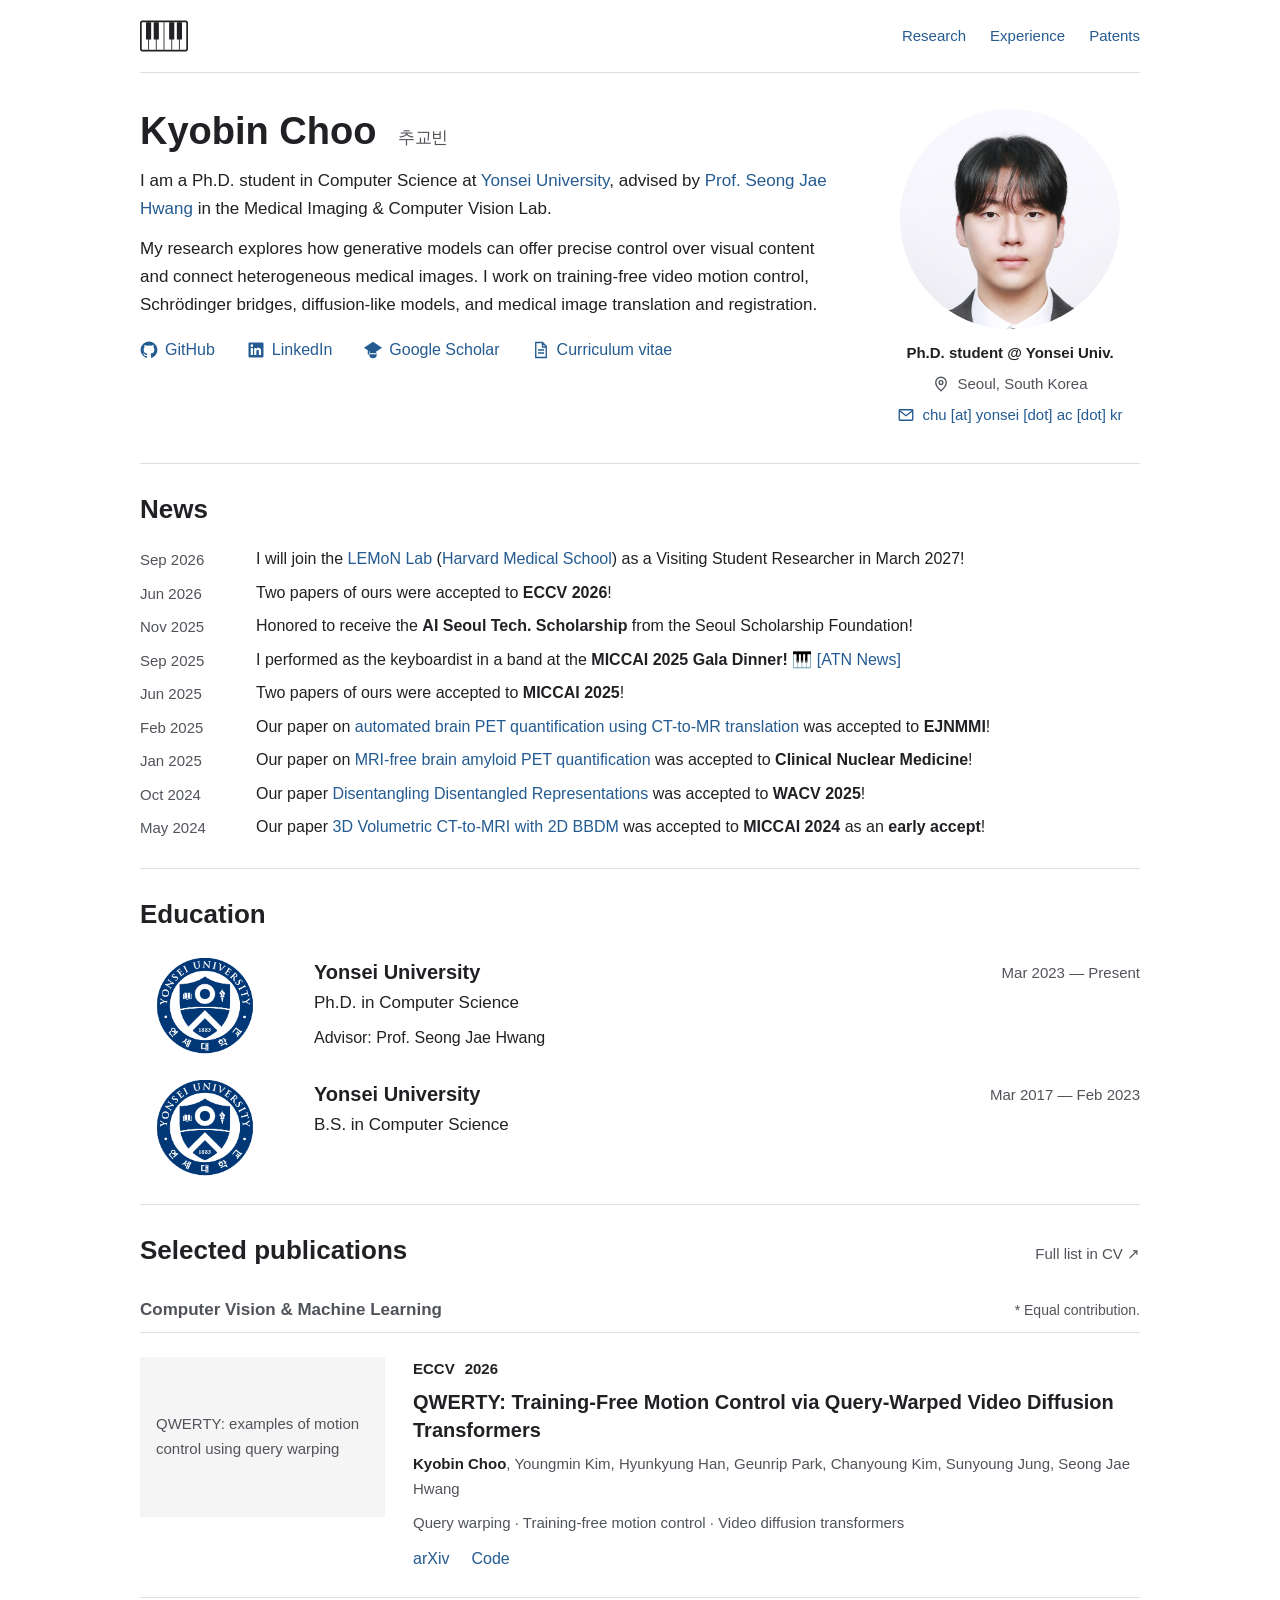
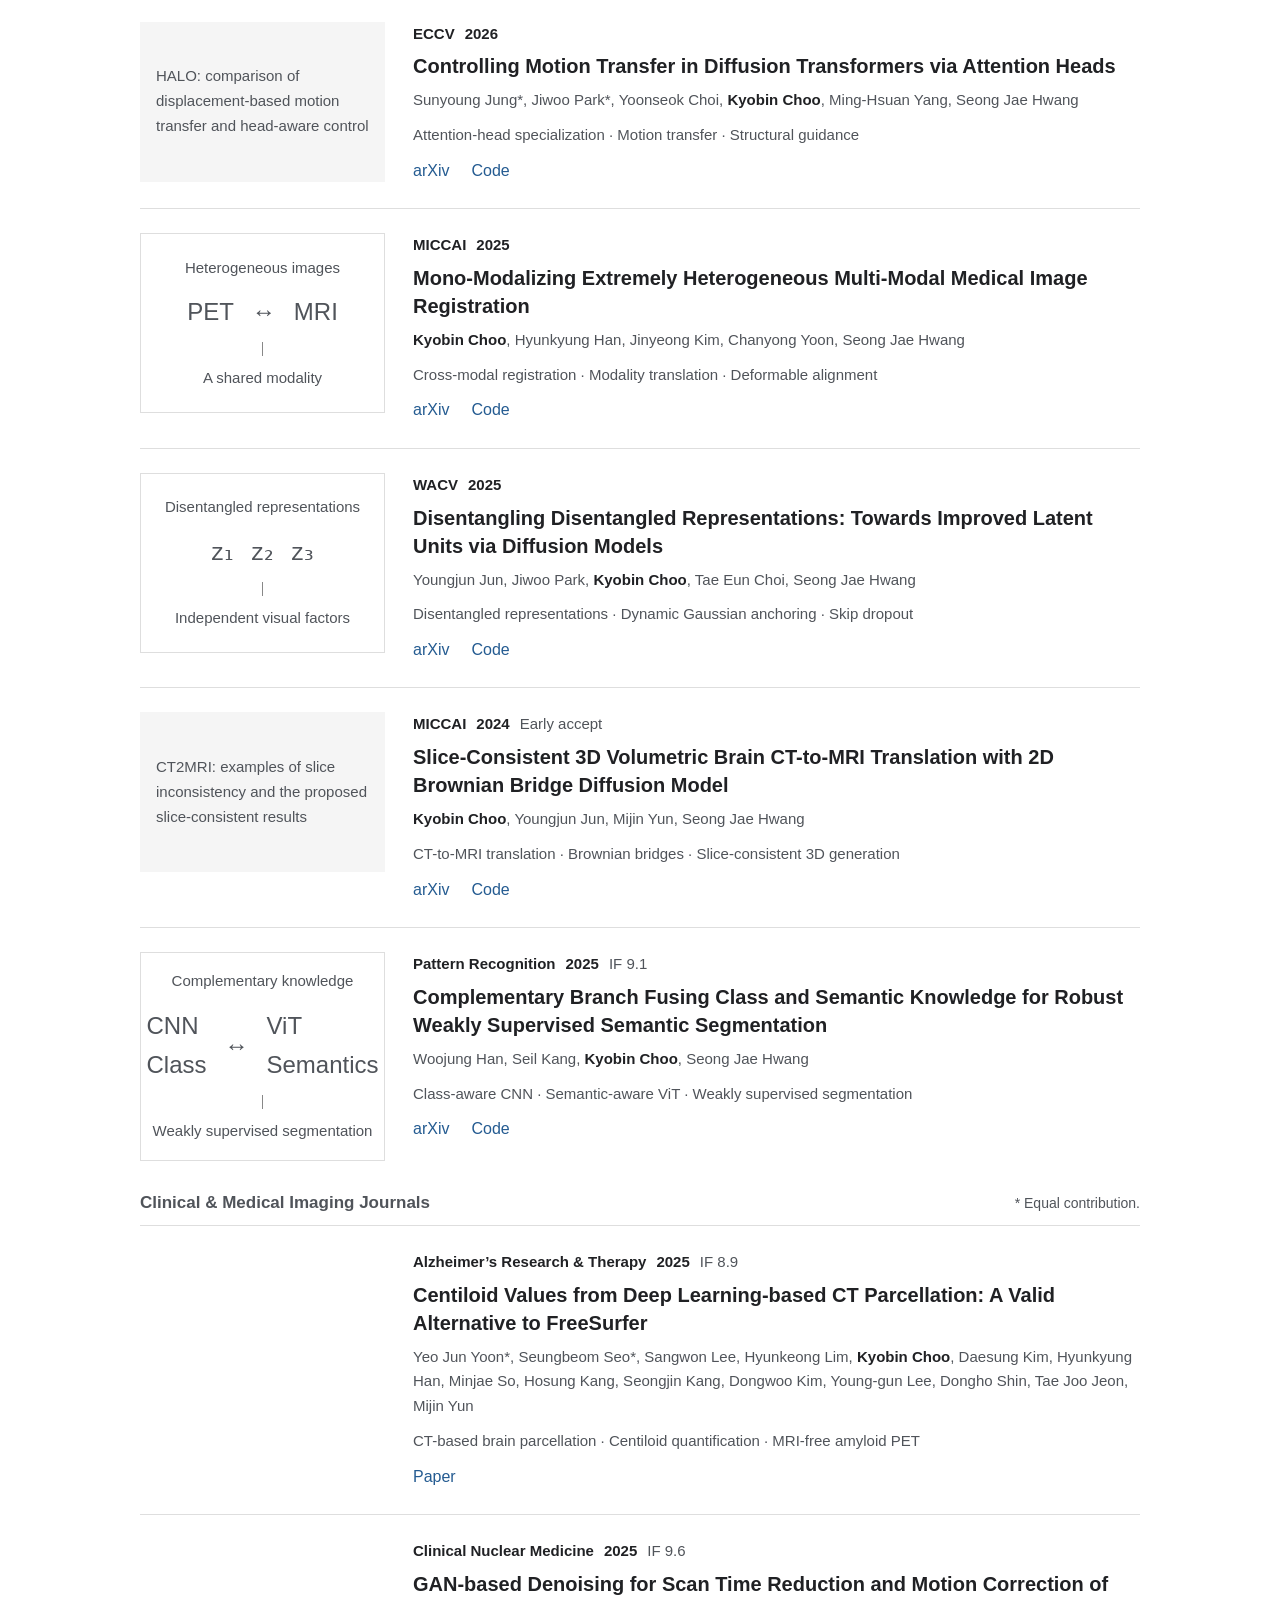
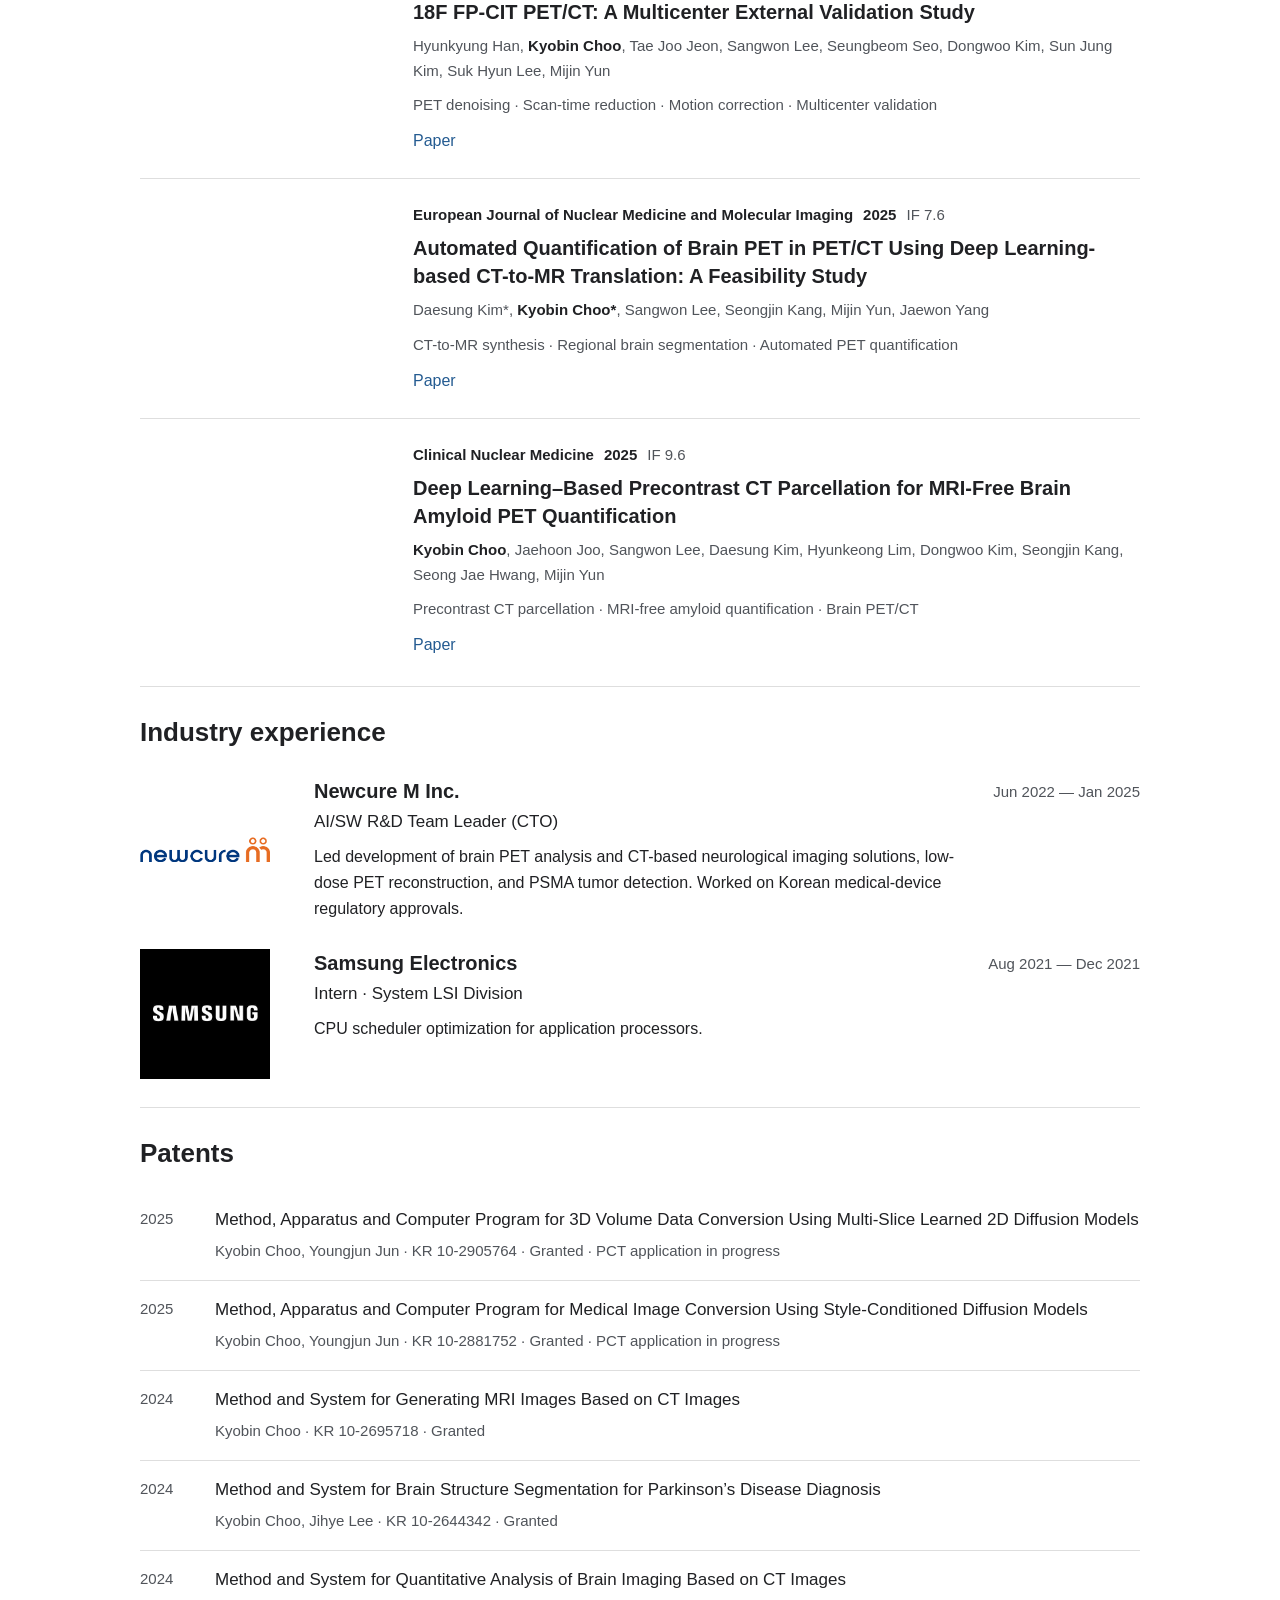
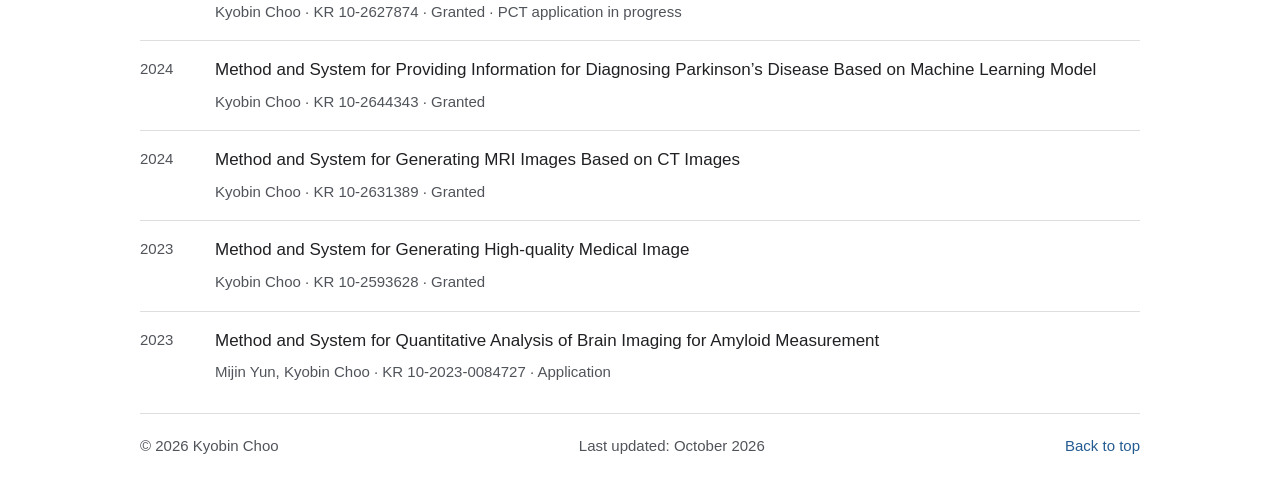
==== commit 572b574b: "mipi" ====
--- a/ko/index.html
+++ b/ko/index.html
@@ -39,7 +39,7 @@
 <body>
   <a class="skip-link" href="#main">Skip to content</a>
   <header class="site-header wrap">
-    <a class="wordmark" href="#about" aria-label="Kyobin Choo, back to introduction"><svg class="piano-mark" viewBox="0 0 56 36" aria-hidden="true"><rect x="1" y="1" width="54" height="34" rx="2" fill="none" stroke="currentColor" stroke-width="2"/><path d="M10 2v32M19 2v32M28 2v32M37 2v32M46 2v32" stroke="currentColor"/><path d="M7 2h6v20H7zM16 2h6v20h-6zM34 2h6v20h-6zM43 2h6v20h-6z" fill="currentColor"/></svg></a>
+    <a class="wordmark" href="https://www.youtube.com/@mipi-work-in-progress" aria-label="MIPI — Work in Progress on YouTube"><svg class="piano-mark" viewBox="0 0 56 36" aria-hidden="true"><rect x="1" y="1" width="54" height="34" rx="2" fill="none" stroke="currentColor" stroke-width="2"/><path d="M10 2v32M19 2v32M28 2v32M37 2v32M46 2v32" stroke="currentColor"/><path d="M7 2h6v20H7zM16 2h6v20h-6zM34 2h6v20h-6zM43 2h6v20h-6z" fill="currentColor"/></svg></a>
     <nav aria-label="Main navigation">
       <a href="#research">Research</a><a href="#experience">Experience</a><a href="#patents">Patents</a>
     </nav>
@@ -129,7 +129,7 @@
           <a class="paper-visual diagram-visual" href="https://arxiv.org/abs/2403.08801" aria-label="Read CoBra on arXiv">
             <div class="concept" aria-hidden="true"><span class="concept-overline">Complementary knowledge</span><div class="concept-pair"><span>CNN<br>Class</span><span class="connector">↔</span><span>ViT<br>Semantics</span></div><span class="concept-line"></span><span class="concept-target">Weakly supervised segmentation</span></div>
           </a>
-          <div class="paper-copy"><p class="venue">Pattern Recognition <span>2025</span></p><h4><a href="https://arxiv.org/abs/2403.08801">Complementary Branch Fusing Class and Semantic Knowledge for Robust Weakly Supervised Semantic Segmentation</a></h4><p class="authors">Woojung Han, Seil Kang, <strong>Kyobin Choo</strong>, Seong Jae Hwang</p><p class="paper-keywords">Class-aware CNN · Semantic-aware ViT · Weakly supervised segmentation</p><div class="paper-links"><a href="https://arxiv.org/abs/2403.08801">arXiv</a><a href="https://github.com/MICV-yonsei/Cobra">Code</a></div></div>
+          <div class="paper-copy"><p class="venue">Pattern Recognition <span>2025</span><span class="distinction">IF 9.1</span></p><h4><a href="https://arxiv.org/abs/2403.08801">Complementary Branch Fusing Class and Semantic Knowledge for Robust Weakly Supervised Semantic Segmentation</a></h4><p class="authors">Woojung Han, Seil Kang, <strong>Kyobin Choo</strong>, Seong Jae Hwang</p><p class="paper-keywords">Class-aware CNN · Semantic-aware ViT · Weakly supervised segmentation</p><div class="paper-links"><a href="https://arxiv.org/abs/2403.08801">arXiv</a><a href="https://github.com/MICV-yonsei/Cobra">Code</a></div></div>
         </article>
       </div>
       <div class="publication-category-heading"><h3 class="publication-category">Clinical &amp; Medical Imaging Journals</h3><p class="publication-note">* Equal contribution.</p></div>
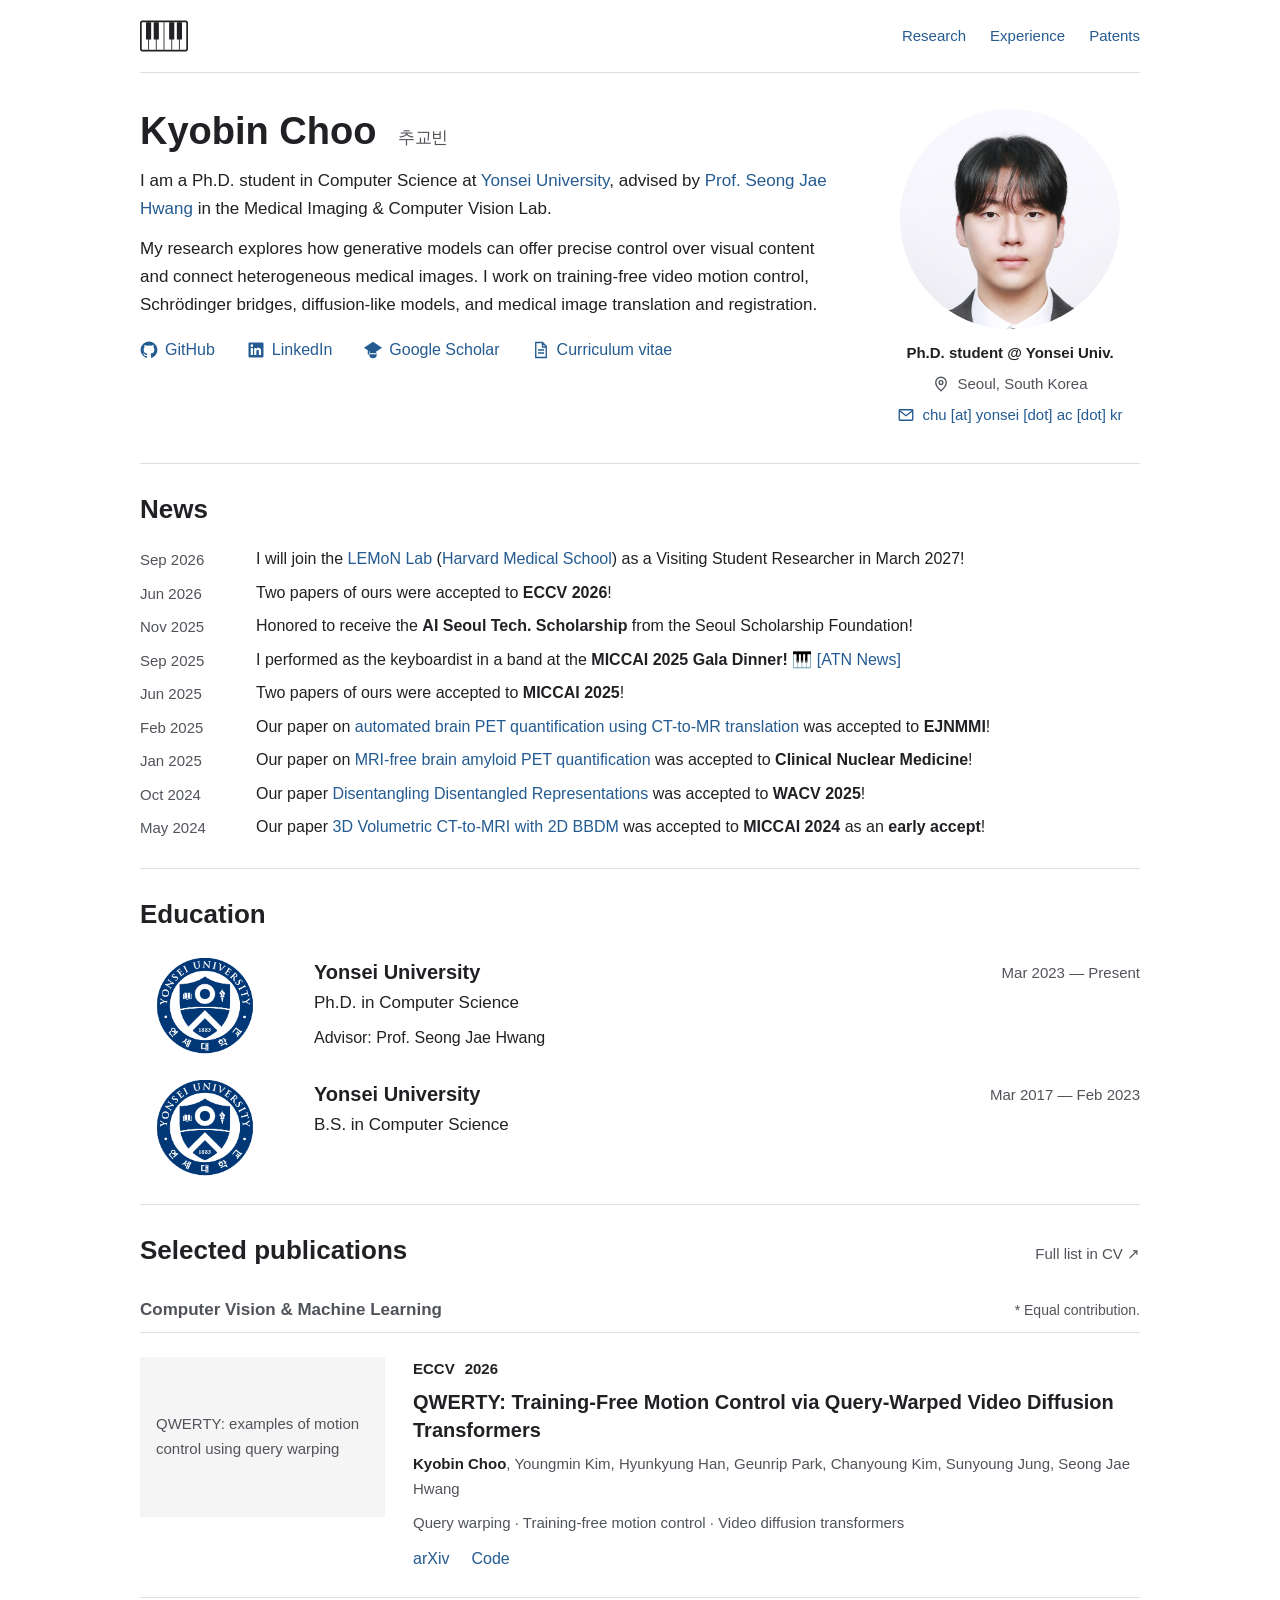
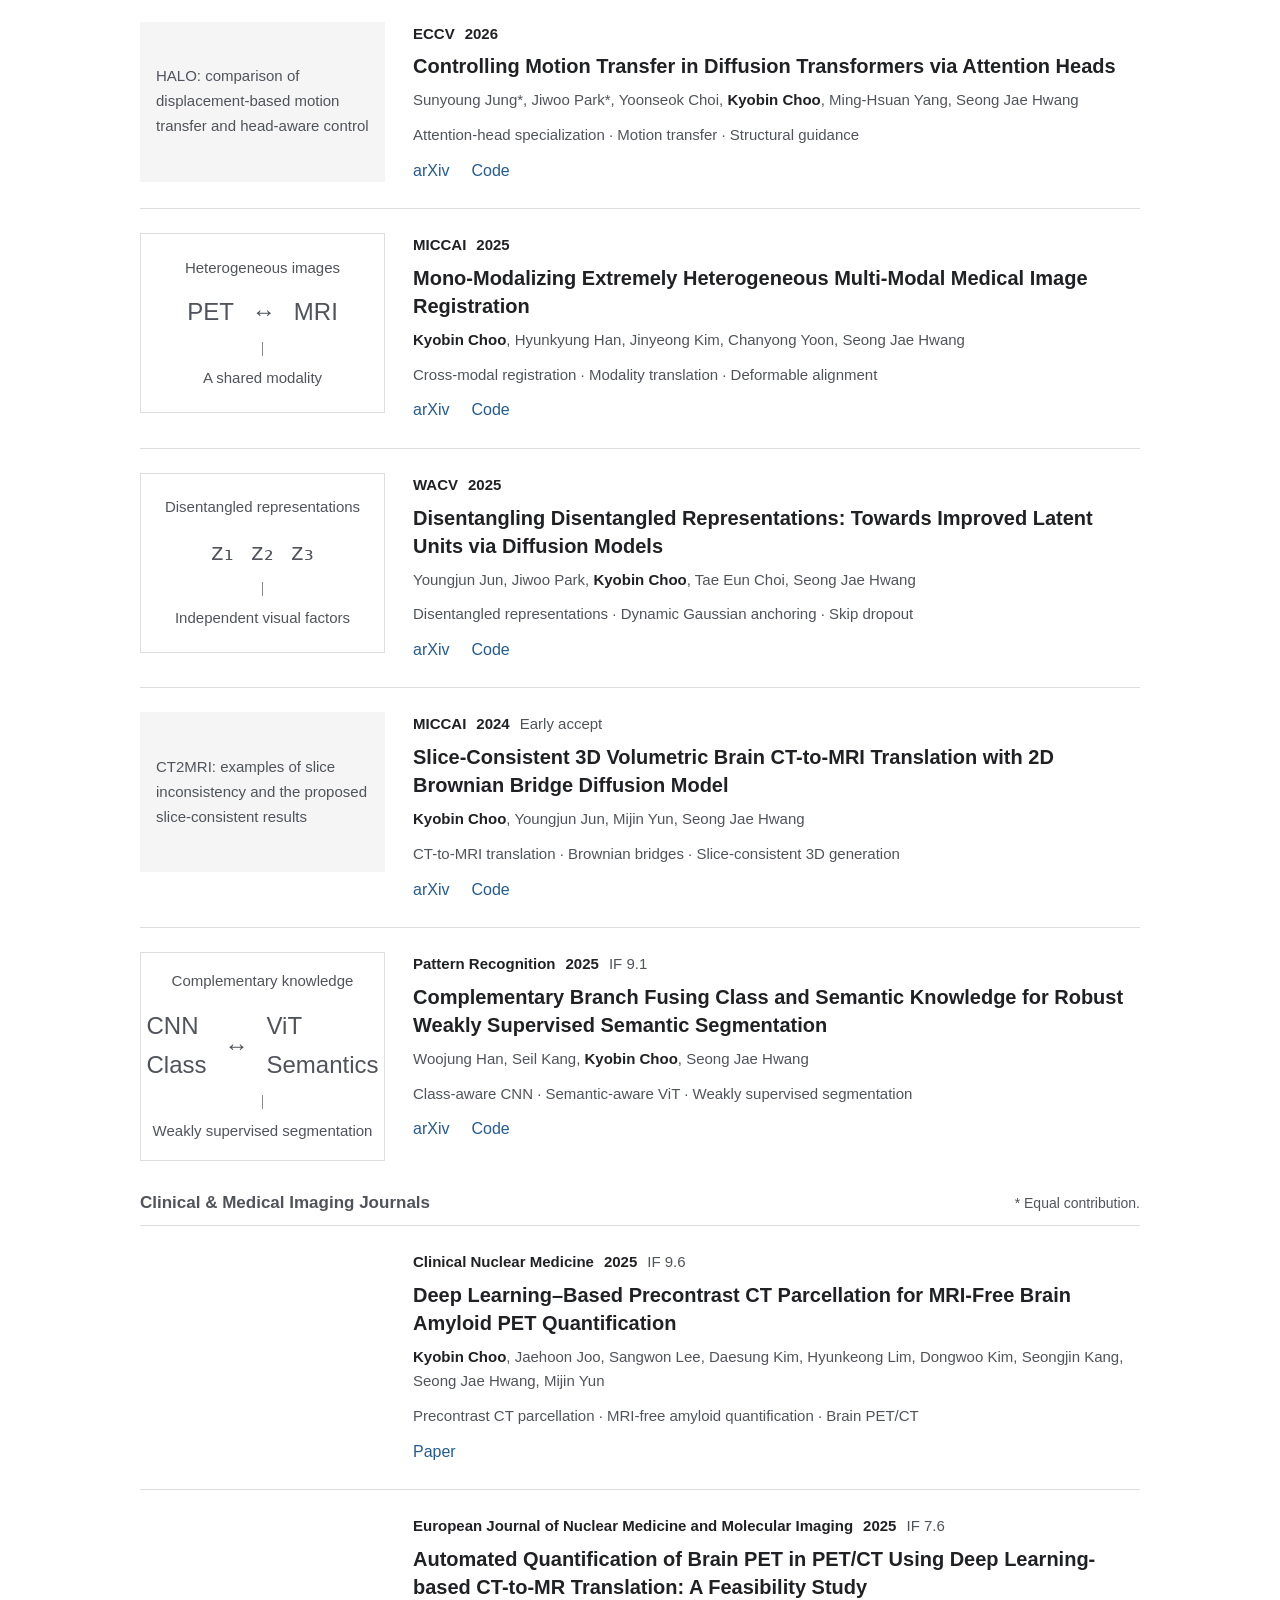
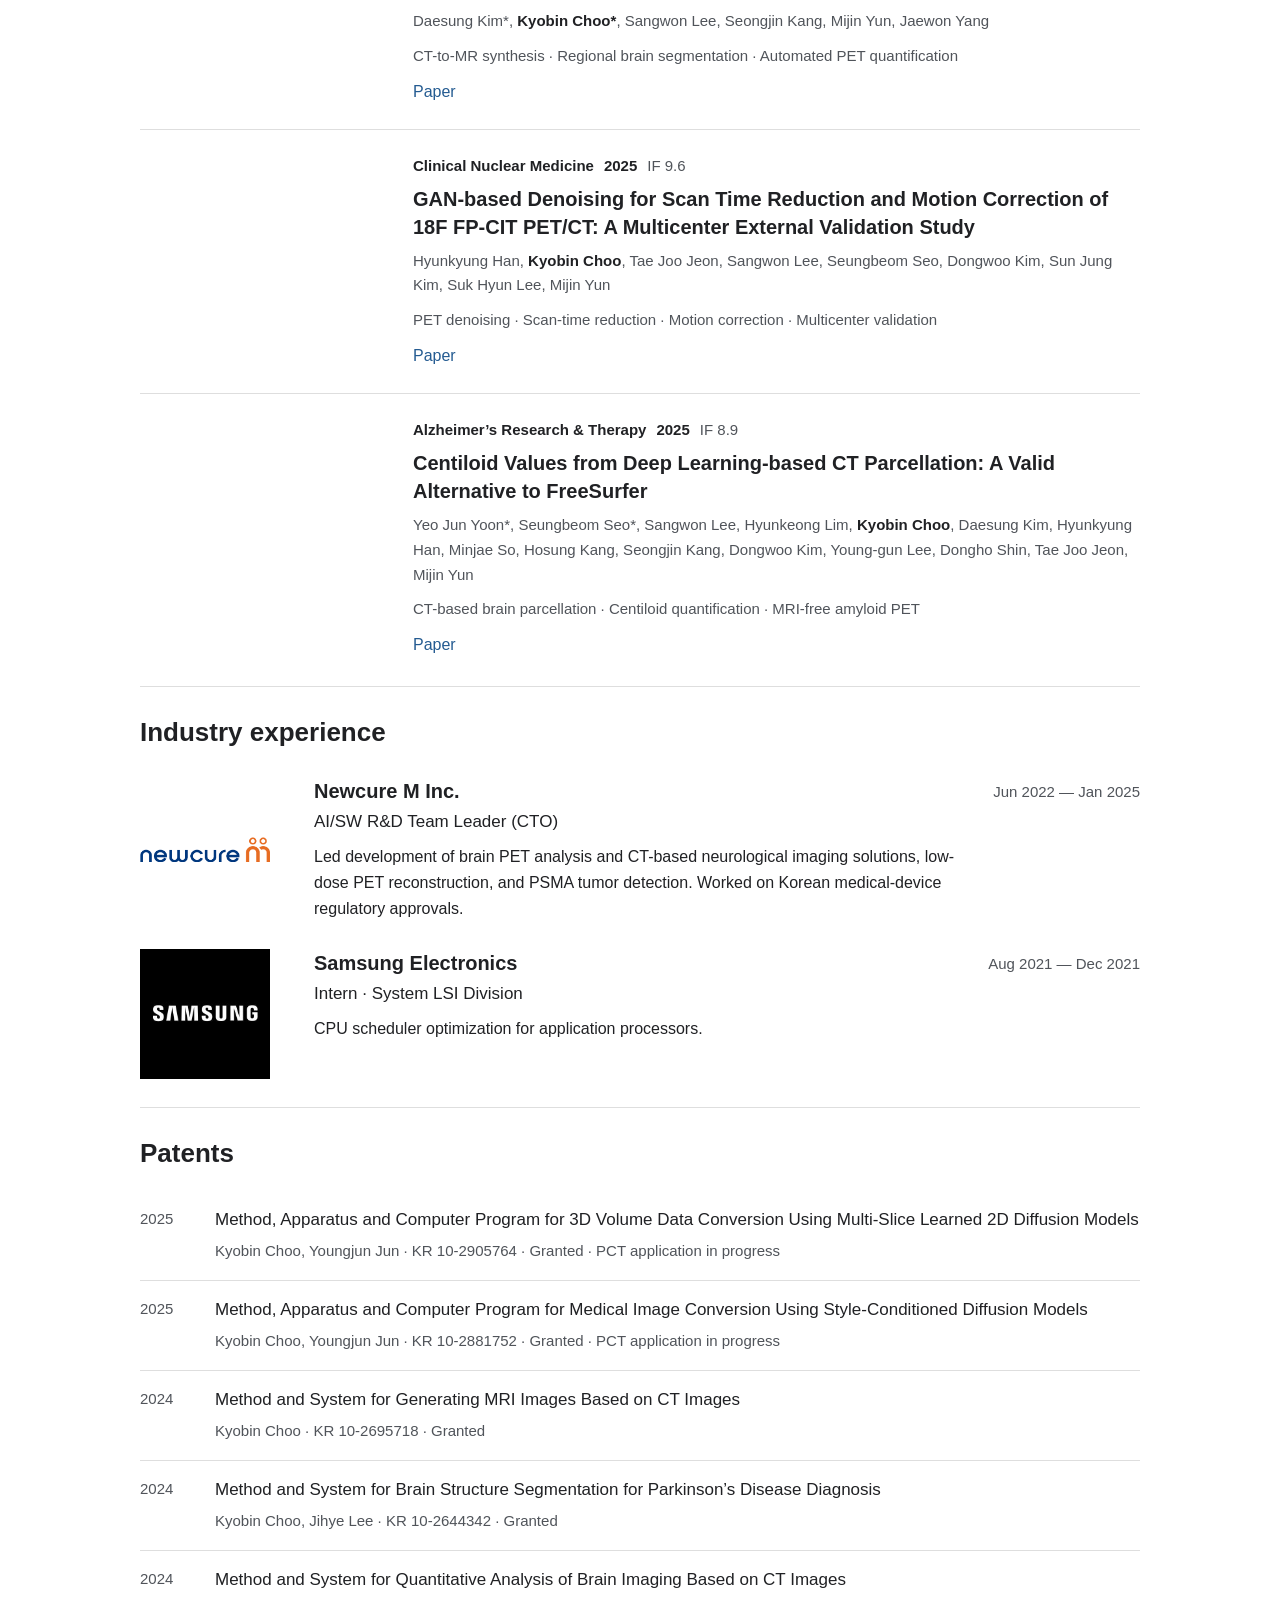
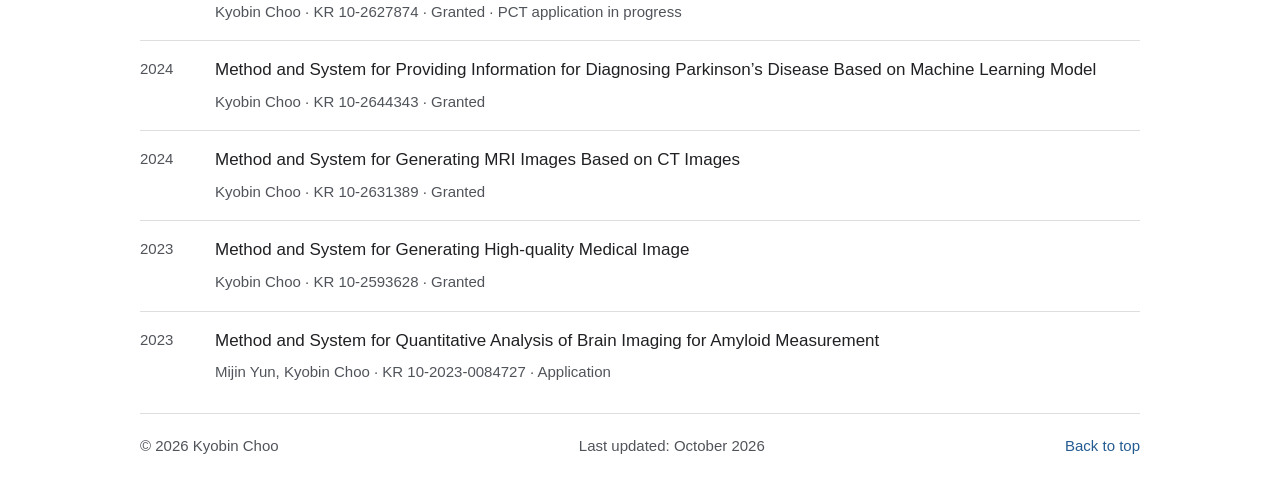
==== commit 1f54c00f: "Reverse clinical publication order" ====
--- a/ko/index.html
+++ b/ko/index.html
@@ -134,21 +134,21 @@
       </div>
       <div class="publication-category-heading"><h3 class="publication-category">Clinical &amp; Medical Imaging Journals</h3><p class="publication-note">* Equal contribution.</p></div>
       <div class="publications clinical-publications">
-        <article id="centiloid" class="publication journal-publication">
-          <div class="paper-visual paper-visual-pending" aria-hidden="true"><!-- Future image: assets/images/publications/clinical/centiloid.png --></div>
-          <div class="paper-copy"><p class="venue">Alzheimer’s Research &amp; Therapy <span>2025</span><span class="distinction">IF 8.9</span></p><h4><a href="https://doi.org/10.1186/s13195-025-01860-1">Centiloid Values from Deep Learning-based CT Parcellation: A Valid Alternative to FreeSurfer</a></h4><p class="authors">Yeo Jun Yoon*, Seungbeom Seo*, Sangwon Lee, Hyunkeong Lim, <strong>Kyobin Choo</strong>, Daesung Kim, Hyunkyung Han, Minjae So, Hosung Kang, Seongjin Kang, Dongwoo Kim, Young-gun Lee, Dongho Shin, Tae Joo Jeon, Mijin Yun</p><p class="paper-keywords">CT-based brain parcellation · Centiloid quantification · MRI-free amyloid PET</p><div class="paper-links"><a href="https://doi.org/10.1186/s13195-025-01860-1">Paper</a></div></div>
+        <article id="amyloid-parcellation" class="publication journal-publication">
+          <div class="paper-visual paper-visual-pending" aria-hidden="true"><!-- Future image: assets/images/publications/clinical/amyloid-parcellation.png --></div>
+          <div class="paper-copy"><p class="venue">Clinical Nuclear Medicine <span>2025</span><span class="distinction">IF 9.6</span></p><h4><a href="https://doi.org/10.1097/RLU.0000000000005652">Deep Learning–Based Precontrast CT Parcellation for MRI-Free Brain Amyloid PET Quantification</a></h4><p class="authors"><strong>Kyobin Choo</strong>, Jaehoon Joo, Sangwon Lee, Daesung Kim, Hyunkeong Lim, Dongwoo Kim, Seongjin Kang, Seong Jae Hwang, Mijin Yun</p><p class="paper-keywords">Precontrast CT parcellation · MRI-free amyloid quantification · Brain PET/CT</p><div class="paper-links"><a href="https://doi.org/10.1097/RLU.0000000000005652">Paper</a></div></div>
+        </article>
+        <article id="pet-quantification" class="publication journal-publication">
+          <div class="paper-visual paper-visual-pending" aria-hidden="true"><!-- Future image: assets/images/publications/clinical/pet-quantification.png --></div>
+          <div class="paper-copy"><p class="venue">European Journal of Nuclear Medicine and Molecular Imaging <span>2025</span><span class="distinction">IF 7.6</span></p><h4><a href="https://doi.org/10.1007/s00259-025-07132-2">Automated Quantification of Brain PET in PET/CT Using Deep Learning-based CT-to-MR Translation: A Feasibility Study</a></h4><p class="authors">Daesung Kim*, <strong>Kyobin Choo*</strong>, Sangwon Lee, Seongjin Kang, Mijin Yun, Jaewon Yang</p><p class="paper-keywords">CT-to-MR synthesis · Regional brain segmentation · Automated PET quantification</p><div class="paper-links"><a href="https://doi.org/10.1007/s00259-025-07132-2">Paper</a></div></div>
         </article>
         <article id="pet-denoising" class="publication journal-publication">
           <div class="paper-visual paper-visual-pending" aria-hidden="true"><!-- Future image: assets/images/publications/clinical/pet-denoising.png --></div>
           <div class="paper-copy"><p class="venue">Clinical Nuclear Medicine <span>2025</span><span class="distinction">IF 9.6</span></p><h4><a href="https://doi.org/10.1097/RLU.0000000000006040">GAN-based Denoising for Scan Time Reduction and Motion Correction of 18F FP-CIT PET/CT: A Multicenter External Validation Study</a></h4><p class="authors">Hyunkyung Han, <strong>Kyobin Choo</strong>, Tae Joo Jeon, Sangwon Lee, Seungbeom Seo, Dongwoo Kim, Sun Jung Kim, Suk Hyun Lee, Mijin Yun</p><p class="paper-keywords">PET denoising · Scan-time reduction · Motion correction · Multicenter validation</p><div class="paper-links"><a href="https://doi.org/10.1097/RLU.0000000000006040">Paper</a></div></div>
         </article>
-        <article id="pet-quantification" class="publication journal-publication">
-          <div class="paper-visual paper-visual-pending" aria-hidden="true"><!-- Future image: assets/images/publications/clinical/pet-quantification.png --></div>
-          <div class="paper-copy"><p class="venue">European Journal of Nuclear Medicine and Molecular Imaging <span>2025</span><span class="distinction">IF 7.6</span></p><h4><a href="https://doi.org/10.1007/s00259-025-07132-2">Automated Quantification of Brain PET in PET/CT Using Deep Learning-based CT-to-MR Translation: A Feasibility Study</a></h4><p class="authors">Daesung Kim*, <strong>Kyobin Choo*</strong>, Sangwon Lee, Seongjin Kang, Mijin Yun, Jaewon Yang</p><p class="paper-keywords">CT-to-MR synthesis · Regional brain segmentation · Automated PET quantification</p><div class="paper-links"><a href="https://doi.org/10.1007/s00259-025-07132-2">Paper</a></div></div>
-        </article>
-        <article id="amyloid-parcellation" class="publication journal-publication">
-          <div class="paper-visual paper-visual-pending" aria-hidden="true"><!-- Future image: assets/images/publications/clinical/amyloid-parcellation.png --></div>
-          <div class="paper-copy"><p class="venue">Clinical Nuclear Medicine <span>2025</span><span class="distinction">IF 9.6</span></p><h4><a href="https://doi.org/10.1097/RLU.0000000000005652">Deep Learning–Based Precontrast CT Parcellation for MRI-Free Brain Amyloid PET Quantification</a></h4><p class="authors"><strong>Kyobin Choo</strong>, Jaehoon Joo, Sangwon Lee, Daesung Kim, Hyunkeong Lim, Dongwoo Kim, Seongjin Kang, Seong Jae Hwang, Mijin Yun</p><p class="paper-keywords">Precontrast CT parcellation · MRI-free amyloid quantification · Brain PET/CT</p><div class="paper-links"><a href="https://doi.org/10.1097/RLU.0000000000005652">Paper</a></div></div>
+        <article id="centiloid" class="publication journal-publication">
+          <div class="paper-visual paper-visual-pending" aria-hidden="true"><!-- Future image: assets/images/publications/clinical/centiloid.png --></div>
+          <div class="paper-copy"><p class="venue">Alzheimer’s Research &amp; Therapy <span>2025</span><span class="distinction">IF 8.9</span></p><h4><a href="https://doi.org/10.1186/s13195-025-01860-1">Centiloid Values from Deep Learning-based CT Parcellation: A Valid Alternative to FreeSurfer</a></h4><p class="authors">Yeo Jun Yoon*, Seungbeom Seo*, Sangwon Lee, Hyunkeong Lim, <strong>Kyobin Choo</strong>, Daesung Kim, Hyunkyung Han, Minjae So, Hosung Kang, Seongjin Kang, Dongwoo Kim, Young-gun Lee, Dongho Shin, Tae Joo Jeon, Mijin Yun</p><p class="paper-keywords">CT-based brain parcellation · Centiloid quantification · MRI-free amyloid PET</p><div class="paper-links"><a href="https://doi.org/10.1186/s13195-025-01860-1">Paper</a></div></div>
         </article>
       </div>
     </section>
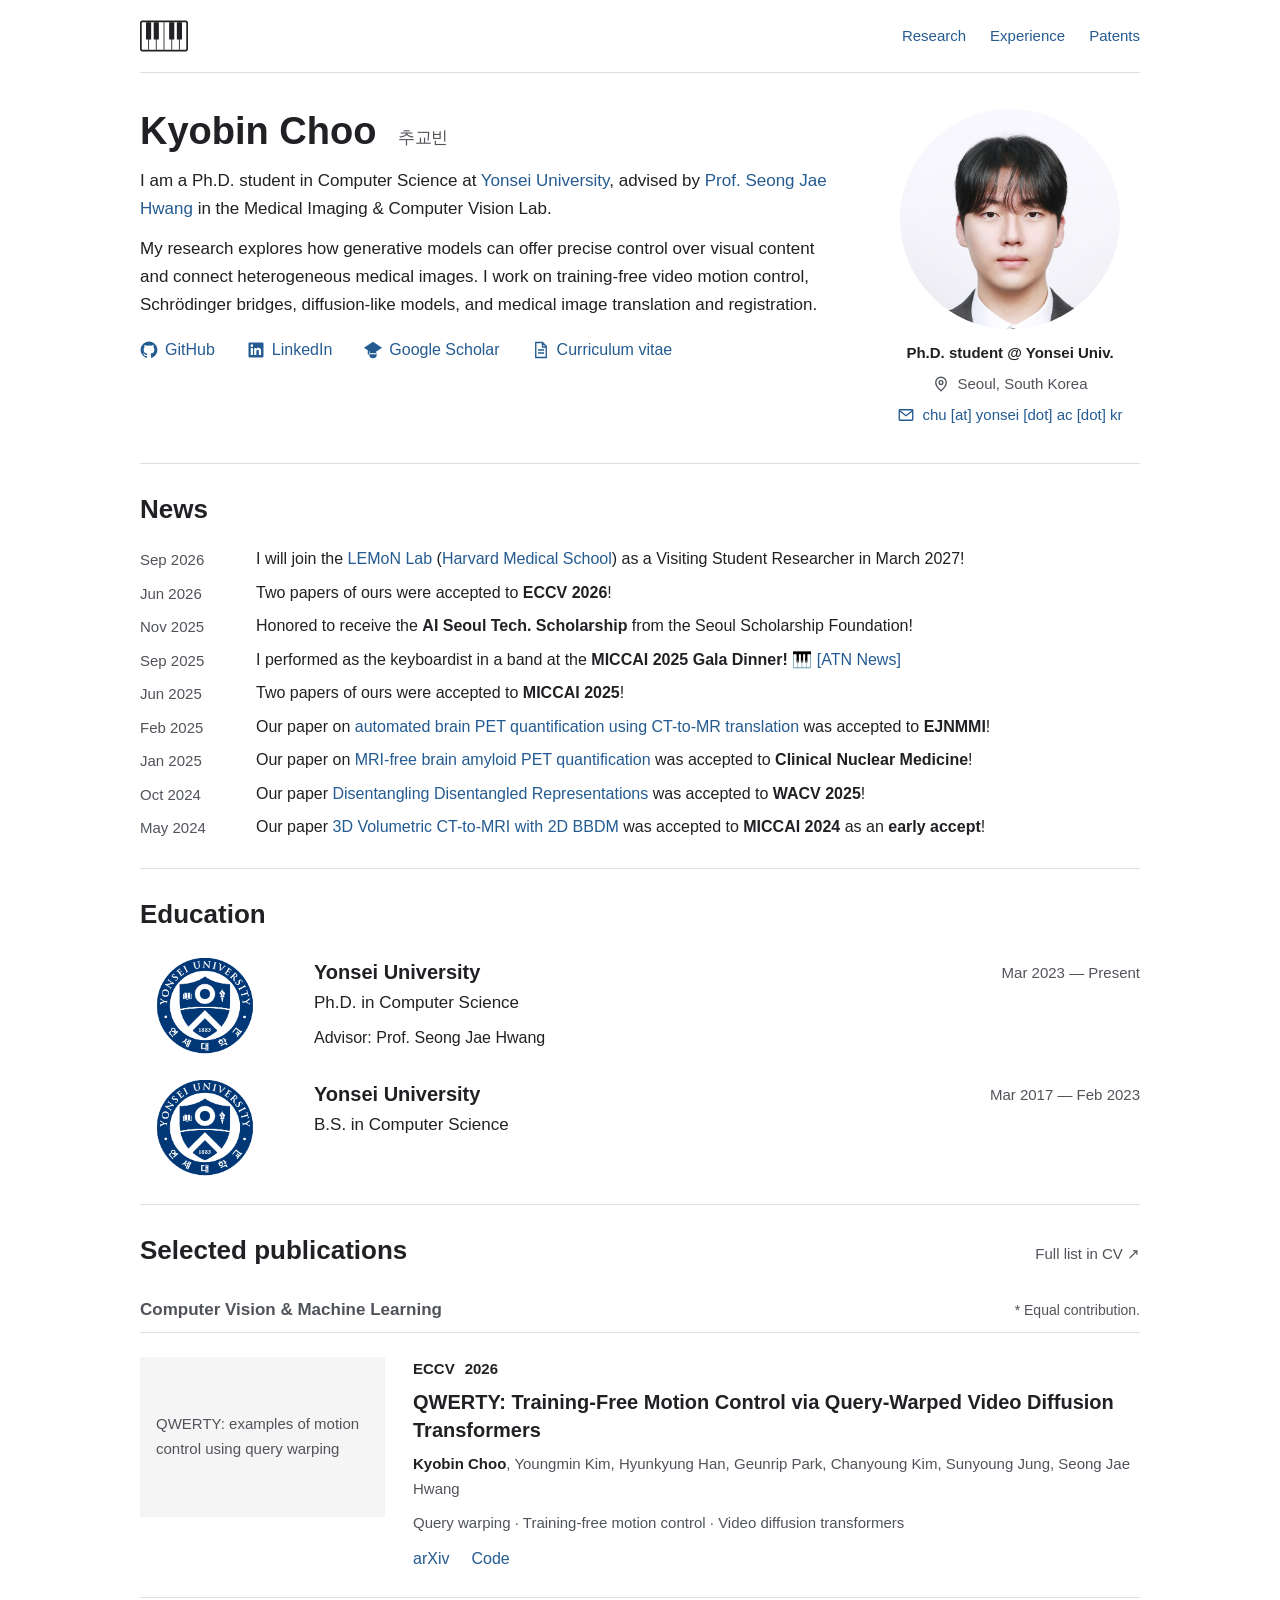
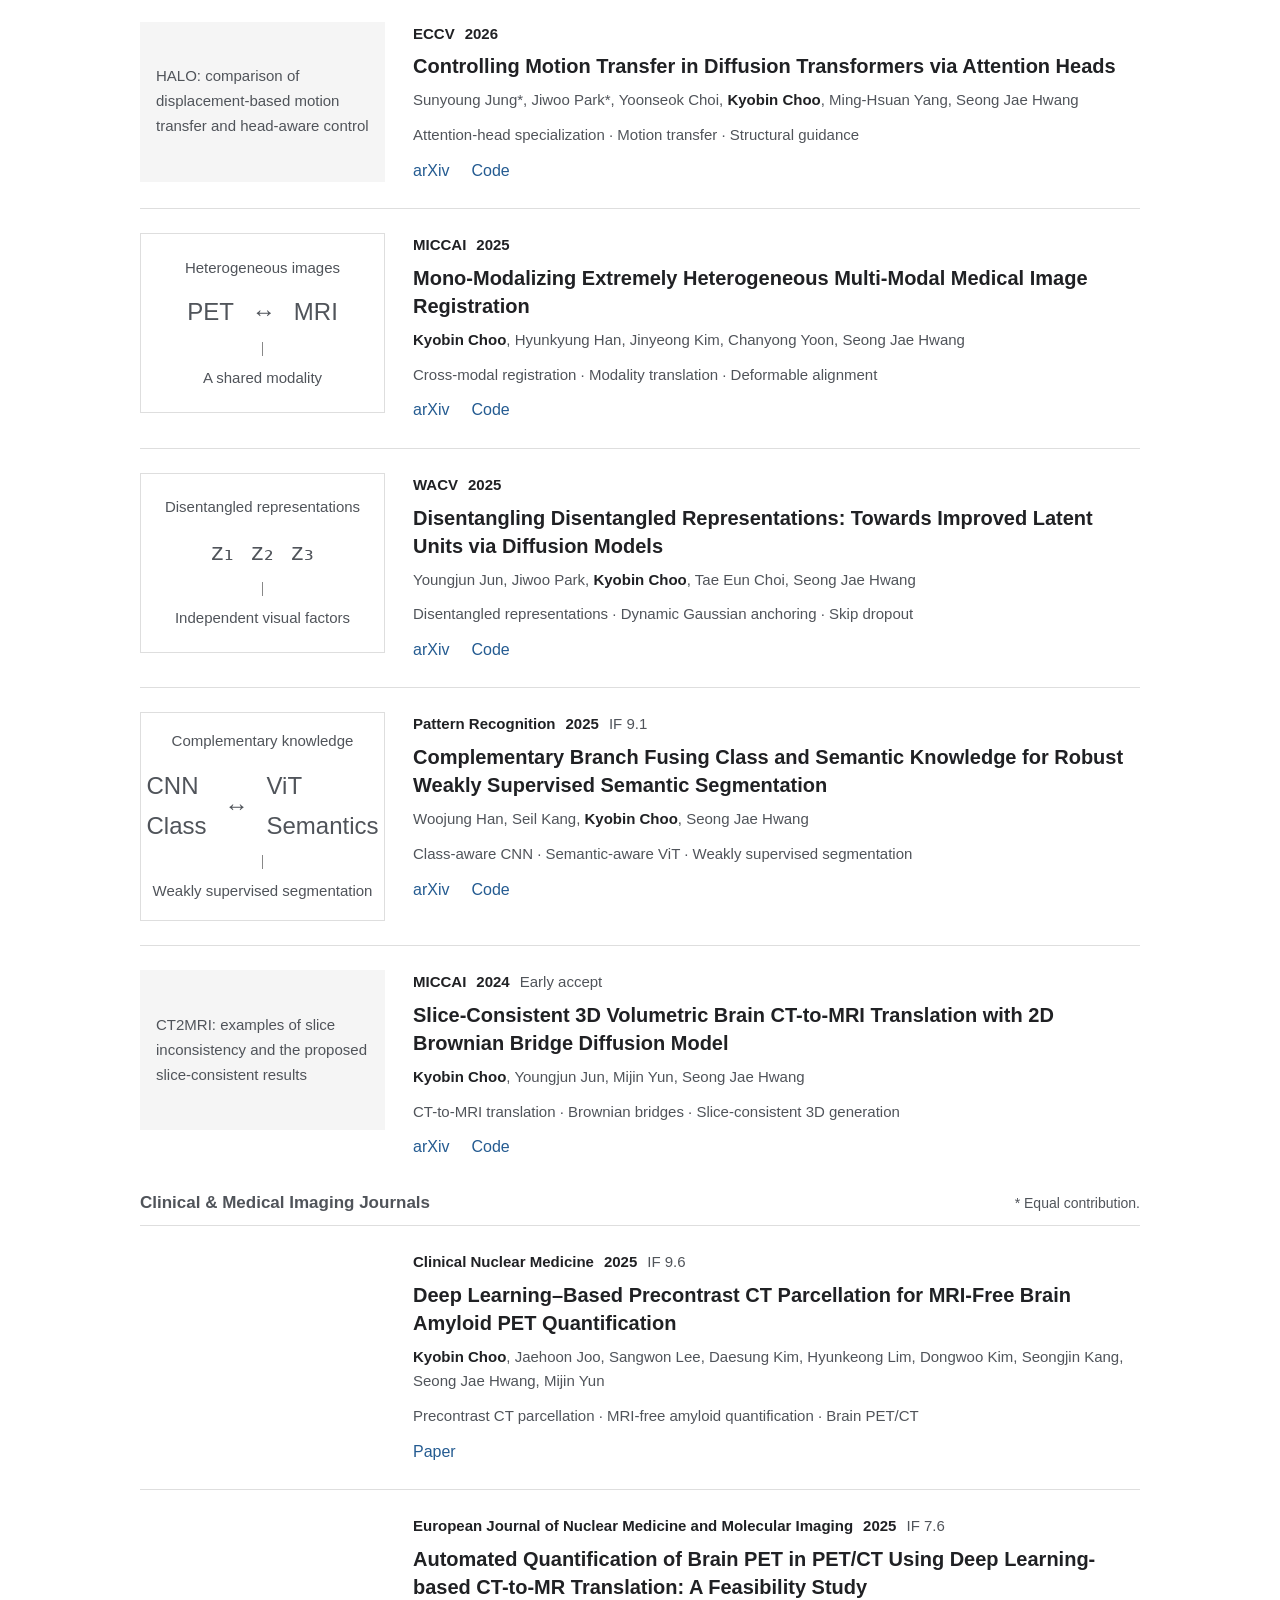
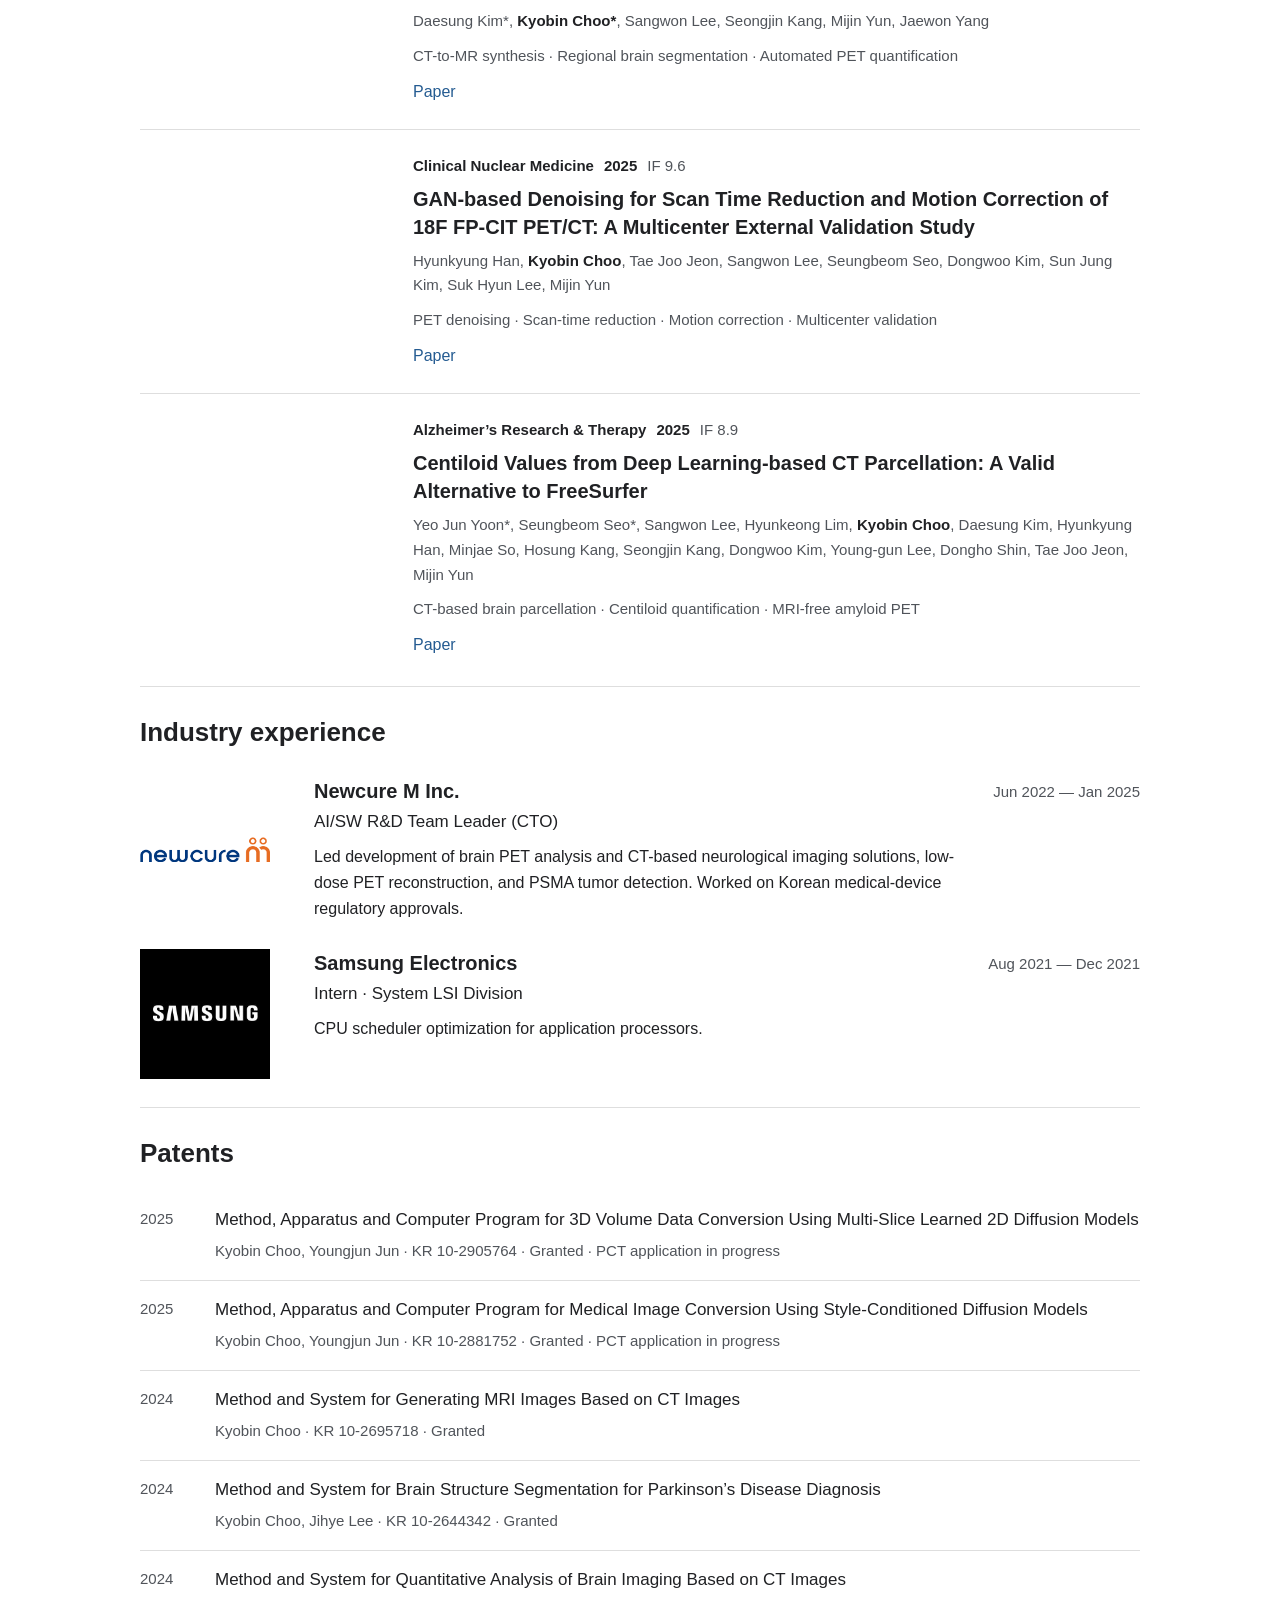
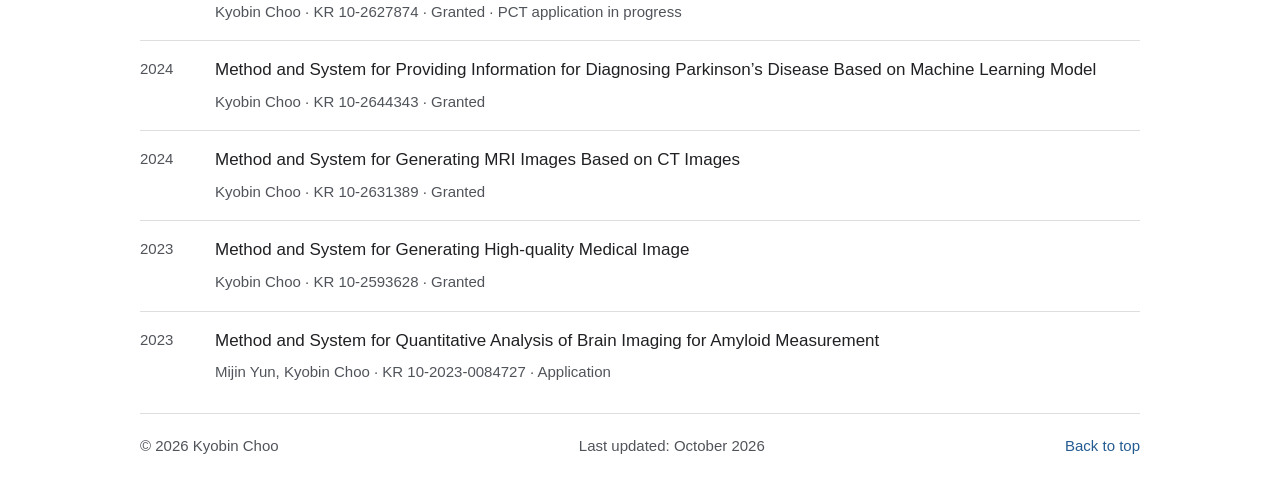
==== commit 0868fa88: "Move 2025 Pattern Recognition paper up" ====
--- a/ko/index.html
+++ b/ko/index.html
@@ -119,17 +119,17 @@
           </a>
           <div class="paper-copy"><p class="venue">WACV <span>2025</span></p><h4><a href="https://arxiv.org/abs/2410.23820">Disentangling Disentangled Representations: Towards Improved Latent Units via Diffusion Models</a></h4><p class="authors">Youngjun Jun, Jiwoo Park, <strong>Kyobin Choo</strong>, Tae Eun Choi, Seong Jae Hwang</p><p class="paper-keywords">Disentangled representations · Dynamic Gaussian anchoring · Skip dropout</p><div class="paper-links"><a href="https://arxiv.org/abs/2410.23820">arXiv</a><a href="https://github.com/youngjun-jun/dis-dis">Code</a></div></div>
         </article>
+        <article id="cobra" class="publication">
+          <a class="paper-visual diagram-visual" href="https://arxiv.org/abs/2403.08801" aria-label="Read CoBra on arXiv">
+            <div class="concept" aria-hidden="true"><span class="concept-overline">Complementary knowledge</span><div class="concept-pair"><span>CNN<br>Class</span><span class="connector">↔</span><span>ViT<br>Semantics</span></div><span class="concept-line"></span><span class="concept-target">Weakly supervised segmentation</span></div>
+          </a>
+          <div class="paper-copy"><p class="venue">Pattern Recognition <span>2025</span><span class="distinction">IF 9.1</span></p><h4><a href="https://arxiv.org/abs/2403.08801">Complementary Branch Fusing Class and Semantic Knowledge for Robust Weakly Supervised Semantic Segmentation</a></h4><p class="authors">Woojung Han, Seil Kang, <strong>Kyobin Choo</strong>, Seong Jae Hwang</p><p class="paper-keywords">Class-aware CNN · Semantic-aware ViT · Weakly supervised segmentation</p><div class="paper-links"><a href="https://arxiv.org/abs/2403.08801">arXiv</a><a href="https://github.com/MICV-yonsei/Cobra">Code</a></div></div>
+        </article>
         <article id="ct2mri" class="publication">
           <a class="paper-visual" href="https://arxiv.org/abs/2407.05059" aria-label="Read CT2MRI on arXiv">
             <img data-asset="ct2mri" src="https://micv-yonsei.github.io/ct2mri2024/static/images/fig_1.png" alt="CT2MRI: examples of slice inconsistency and the proposed slice-consistent results" width="600" height="380" loading="lazy">
           </a>
           <div class="paper-copy"><p class="venue">MICCAI <span>2024</span><span class="distinction">Early accept</span></p><h4><a href="https://arxiv.org/abs/2407.05059">Slice-Consistent 3D Volumetric Brain CT-to-MRI Translation with 2D Brownian Bridge Diffusion Model</a></h4><p class="authors"><strong>Kyobin Choo</strong>, Youngjun Jun, Mijin Yun, Seong Jae Hwang</p><p class="paper-keywords">CT-to-MRI translation · Brownian bridges · Slice-consistent 3D generation</p><div class="paper-links"><a href="https://arxiv.org/abs/2407.05059">arXiv</a><a href="https://github.com/MICV-yonsei/CT2MRI">Code</a></div></div>
-        </article>
-        <article id="cobra" class="publication">
-          <a class="paper-visual diagram-visual" href="https://arxiv.org/abs/2403.08801" aria-label="Read CoBra on arXiv">
-            <div class="concept" aria-hidden="true"><span class="concept-overline">Complementary knowledge</span><div class="concept-pair"><span>CNN<br>Class</span><span class="connector">↔</span><span>ViT<br>Semantics</span></div><span class="concept-line"></span><span class="concept-target">Weakly supervised segmentation</span></div>
-          </a>
-          <div class="paper-copy"><p class="venue">Pattern Recognition <span>2025</span><span class="distinction">IF 9.1</span></p><h4><a href="https://arxiv.org/abs/2403.08801">Complementary Branch Fusing Class and Semantic Knowledge for Robust Weakly Supervised Semantic Segmentation</a></h4><p class="authors">Woojung Han, Seil Kang, <strong>Kyobin Choo</strong>, Seong Jae Hwang</p><p class="paper-keywords">Class-aware CNN · Semantic-aware ViT · Weakly supervised segmentation</p><div class="paper-links"><a href="https://arxiv.org/abs/2403.08801">arXiv</a><a href="https://github.com/MICV-yonsei/Cobra">Code</a></div></div>
         </article>
       </div>
       <div class="publication-category-heading"><h3 class="publication-category">Clinical &amp; Medical Imaging Journals</h3><p class="publication-note">* Equal contribution.</p></div>
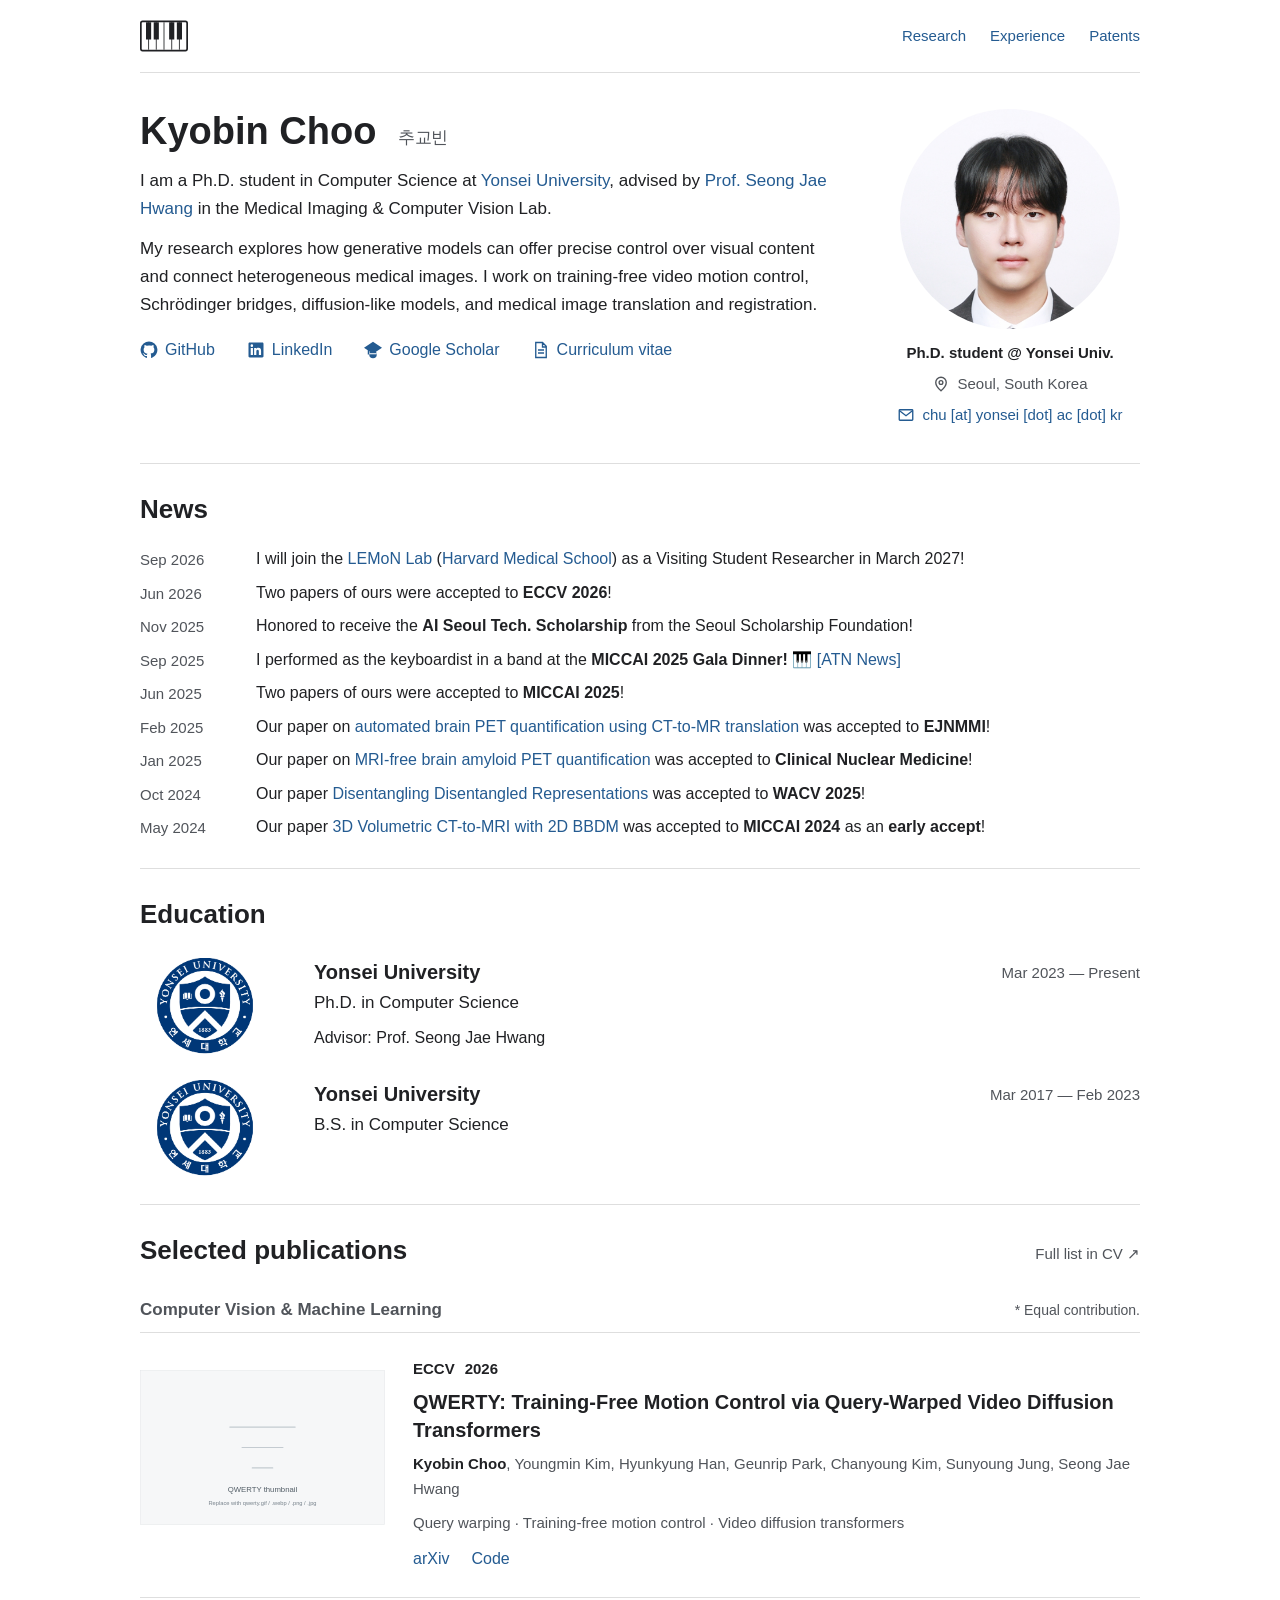
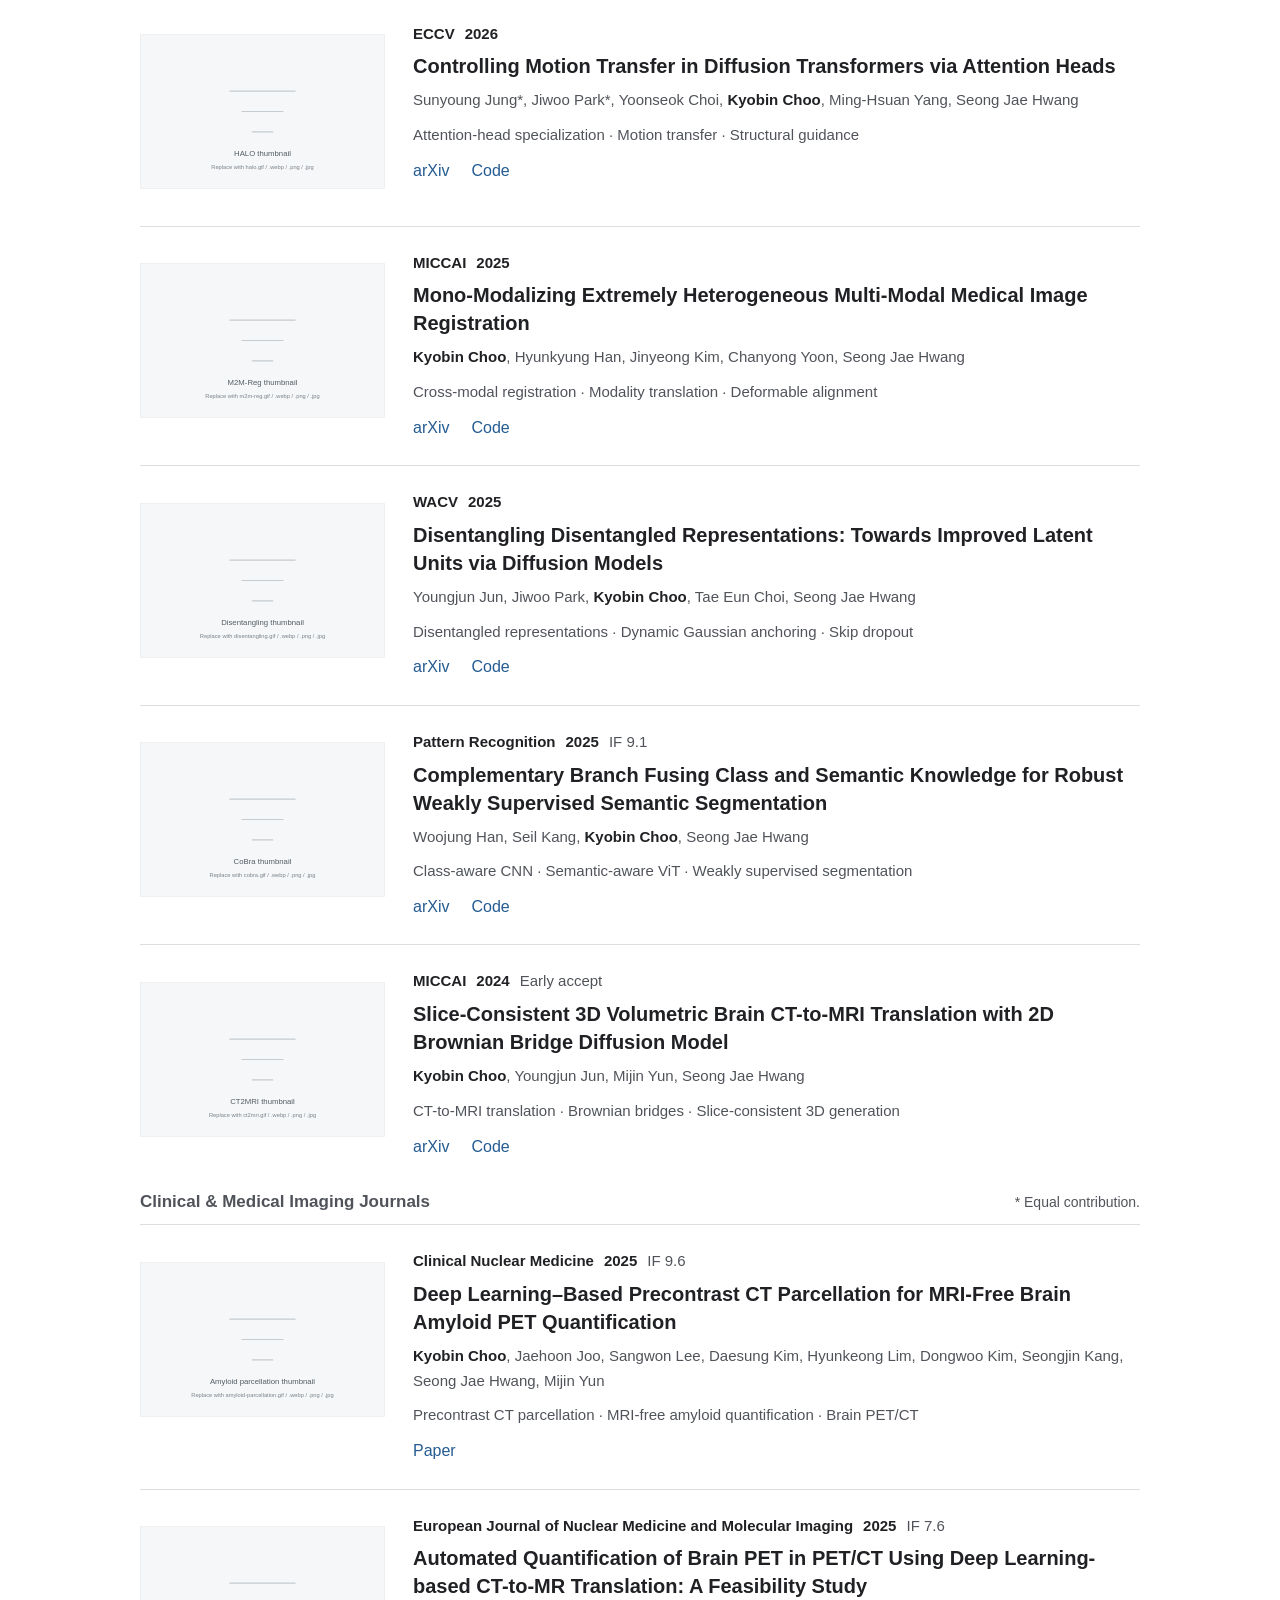
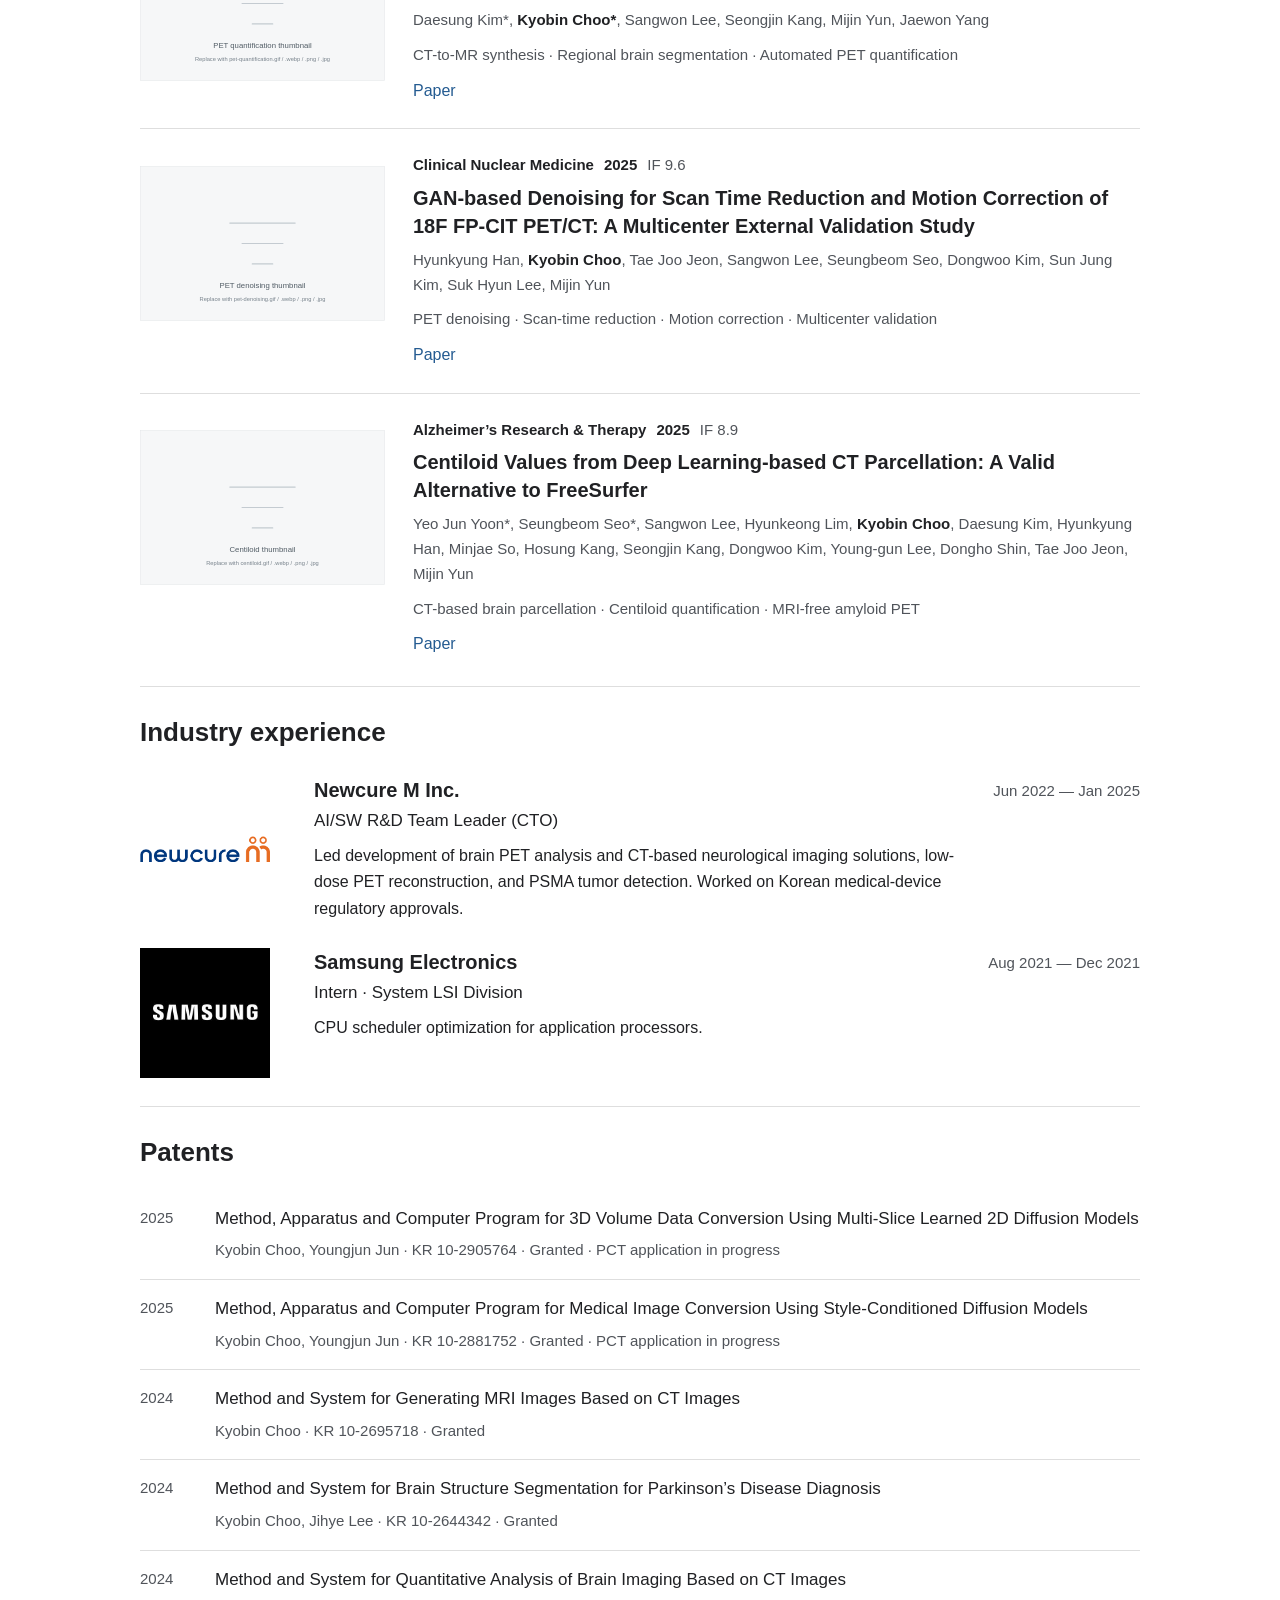
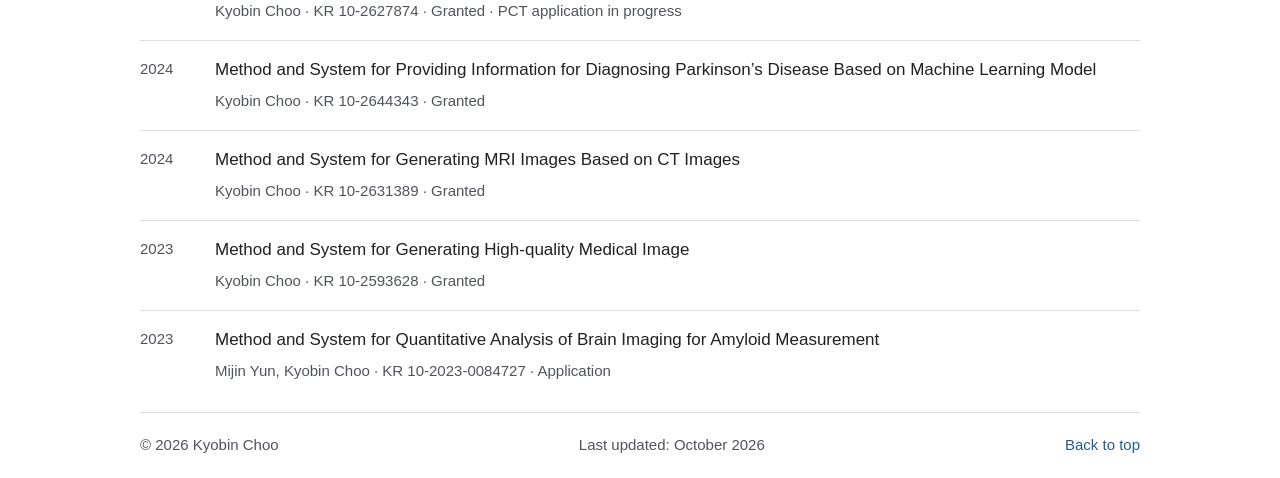
==== commit f9088ed3: "Add publication thumbnail placeholders and mapping" ====
--- a/ko/index.html
+++ b/ko/index.html
@@ -97,37 +97,37 @@
       <div class="publications">
         <article id="qwerty" class="publication">
           <a class="paper-visual" href="https://arxiv.org/abs/2607.01869" aria-label="Read QWERTY on arXiv">
-            <img data-asset="qwerty" src="https://arxiv.org/html/2607.01869v1/_fig_1.png" alt="QWERTY: examples of motion control using query warping" width="600" height="380" loading="lazy">
+            <img data-publication-image="computer-vision/qwerty" src="../assets/images/publications/computer-vision/qwerty.svg" alt="QWERTY: examples of motion control using query warping" width="600" height="380" loading="lazy">
           </a>
           <div class="paper-copy"><p class="venue">ECCV <span>2026</span></p><h4><a href="https://arxiv.org/abs/2607.01869">QWERTY: Training-Free Motion Control via Query-Warped Video Diffusion Transformers</a></h4><p class="authors"><strong>Kyobin Choo</strong>, Youngmin Kim, Hyunkyung Han, Geunrip Park, Chanyoung Kim, Sunyoung Jung, Seong Jae Hwang</p><p class="paper-keywords">Query warping · Training-free motion control · Video diffusion transformers</p><div class="paper-links"><a href="https://arxiv.org/abs/2607.01869">arXiv</a><a href="https://github.com/MICV-yonsei/QWERTY">Code</a></div></div>
         </article>
         <article id="halo" class="publication">
           <a class="paper-visual" href="https://arxiv.org/abs/2607.11081" aria-label="Read HALO on arXiv">
-            <img data-asset="halo" src="https://sunyj-hxppy.github.io/halo/static/images/fig2_final.png" alt="HALO: comparison of displacement-based motion transfer and head-aware control" width="600" height="380" loading="lazy">
+            <img data-publication-image="computer-vision/halo" src="../assets/images/publications/computer-vision/halo.svg" alt="HALO: comparison of displacement-based motion transfer and head-aware control" width="600" height="380" loading="lazy">
           </a>
           <div class="paper-copy"><p class="venue">ECCV <span>2026</span></p><h4><a href="https://arxiv.org/abs/2607.11081">Controlling Motion Transfer in Diffusion Transformers via Attention Heads</a></h4><p class="authors">Sunyoung Jung*, Jiwoo Park*, Yoonseok Choi, <strong>Kyobin Choo</strong>, Ming-Hsuan Yang, Seong Jae Hwang</p><p class="paper-keywords">Attention-head specialization · Motion transfer · Structural guidance</p><div class="paper-links"><a href="https://arxiv.org/abs/2607.11081">arXiv</a><a href="https://github.com/SunYJ-hxppy/HALO-Official-code">Code</a></div></div>
         </article>
         <article id="m2m" class="publication">
           <a class="paper-visual diagram-visual" href="https://arxiv.org/abs/2506.15596" aria-label="Read M2M-Reg on arXiv">
-            <div class="concept" aria-hidden="true"><span class="concept-overline">Heterogeneous images</span><div class="concept-pair"><span>PET</span><span class="connector">↔</span><span>MRI</span></div><span class="concept-line"></span><span class="concept-target">A shared modality</span></div>
+            <img data-publication-image="computer-vision/m2m-reg" src="../assets/images/publications/computer-vision/m2m-reg.svg" alt="M2M-Reg: cross-modal PET and MRI registration" width="600" height="380" loading="lazy">
           </a>
           <div class="paper-copy"><p class="venue">MICCAI <span>2025</span></p><h4><a href="https://arxiv.org/abs/2506.15596">Mono-Modalizing Extremely Heterogeneous Multi-Modal Medical Image Registration</a></h4><p class="authors"><strong>Kyobin Choo</strong>, Hyunkyung Han, Jinyeong Kim, Chanyong Yoon, Seong Jae Hwang</p><p class="paper-keywords">Cross-modal registration · Modality translation · Deformable alignment</p><div class="paper-links"><a href="https://arxiv.org/abs/2506.15596">arXiv</a><a href="https://github.com/MICV-yonsei/M2M-Reg">Code</a></div></div>
         </article>
         <article id="disentangling" class="publication">
           <a class="paper-visual diagram-visual latent-visual" href="https://arxiv.org/abs/2410.23820" aria-label="Read Disentangling Disentangled Representations on arXiv">
-            <div class="concept" aria-hidden="true"><span class="concept-overline">Disentangled representations</span><div class="latent-units"><span>z₁</span><span>z₂</span><span>z₃</span></div><span class="concept-line"></span><span class="concept-target">Independent visual factors</span></div>
+            <img data-publication-image="computer-vision/disentangling" src="../assets/images/publications/computer-vision/disentangling.svg" alt="Disentangling Disentangled Representations: independent visual factors" width="600" height="380" loading="lazy">
           </a>
           <div class="paper-copy"><p class="venue">WACV <span>2025</span></p><h4><a href="https://arxiv.org/abs/2410.23820">Disentangling Disentangled Representations: Towards Improved Latent Units via Diffusion Models</a></h4><p class="authors">Youngjun Jun, Jiwoo Park, <strong>Kyobin Choo</strong>, Tae Eun Choi, Seong Jae Hwang</p><p class="paper-keywords">Disentangled representations · Dynamic Gaussian anchoring · Skip dropout</p><div class="paper-links"><a href="https://arxiv.org/abs/2410.23820">arXiv</a><a href="https://github.com/youngjun-jun/dis-dis">Code</a></div></div>
         </article>
         <article id="cobra" class="publication">
           <a class="paper-visual diagram-visual" href="https://arxiv.org/abs/2403.08801" aria-label="Read CoBra on arXiv">
-            <div class="concept" aria-hidden="true"><span class="concept-overline">Complementary knowledge</span><div class="concept-pair"><span>CNN<br>Class</span><span class="connector">↔</span><span>ViT<br>Semantics</span></div><span class="concept-line"></span><span class="concept-target">Weakly supervised segmentation</span></div>
+            <img data-publication-image="computer-vision/cobra" src="../assets/images/publications/computer-vision/cobra.svg" alt="CoBra: complementary class and semantic knowledge branches" width="600" height="380" loading="lazy">
           </a>
           <div class="paper-copy"><p class="venue">Pattern Recognition <span>2025</span><span class="distinction">IF 9.1</span></p><h4><a href="https://arxiv.org/abs/2403.08801">Complementary Branch Fusing Class and Semantic Knowledge for Robust Weakly Supervised Semantic Segmentation</a></h4><p class="authors">Woojung Han, Seil Kang, <strong>Kyobin Choo</strong>, Seong Jae Hwang</p><p class="paper-keywords">Class-aware CNN · Semantic-aware ViT · Weakly supervised segmentation</p><div class="paper-links"><a href="https://arxiv.org/abs/2403.08801">arXiv</a><a href="https://github.com/MICV-yonsei/Cobra">Code</a></div></div>
         </article>
         <article id="ct2mri" class="publication">
           <a class="paper-visual" href="https://arxiv.org/abs/2407.05059" aria-label="Read CT2MRI on arXiv">
-            <img data-asset="ct2mri" src="https://micv-yonsei.github.io/ct2mri2024/static/images/fig_1.png" alt="CT2MRI: examples of slice inconsistency and the proposed slice-consistent results" width="600" height="380" loading="lazy">
+            <img data-publication-image="computer-vision/ct2mri" src="../assets/images/publications/computer-vision/ct2mri.svg" alt="CT2MRI: examples of slice inconsistency and the proposed slice-consistent results" width="600" height="380" loading="lazy">
           </a>
           <div class="paper-copy"><p class="venue">MICCAI <span>2024</span><span class="distinction">Early accept</span></p><h4><a href="https://arxiv.org/abs/2407.05059">Slice-Consistent 3D Volumetric Brain CT-to-MRI Translation with 2D Brownian Bridge Diffusion Model</a></h4><p class="authors"><strong>Kyobin Choo</strong>, Youngjun Jun, Mijin Yun, Seong Jae Hwang</p><p class="paper-keywords">CT-to-MRI translation · Brownian bridges · Slice-consistent 3D generation</p><div class="paper-links"><a href="https://arxiv.org/abs/2407.05059">arXiv</a><a href="https://github.com/MICV-yonsei/CT2MRI">Code</a></div></div>
         </article>
@@ -135,19 +135,19 @@
       <div class="publication-category-heading"><h3 class="publication-category">Clinical &amp; Medical Imaging Journals</h3><p class="publication-note">* Equal contribution.</p></div>
       <div class="publications clinical-publications">
         <article id="amyloid-parcellation" class="publication journal-publication">
-          <div class="paper-visual paper-visual-pending" aria-hidden="true"><!-- Future image: assets/images/publications/clinical/amyloid-parcellation.png --></div>
+          <div class="paper-visual"><img data-publication-image="clinical/amyloid-parcellation" src="../assets/images/publications/clinical/amyloid-parcellation.svg" alt="Precontrast CT parcellation for MRI-free brain amyloid PET quantification" width="600" height="380" loading="lazy"></div>
           <div class="paper-copy"><p class="venue">Clinical Nuclear Medicine <span>2025</span><span class="distinction">IF 9.6</span></p><h4><a href="https://doi.org/10.1097/RLU.0000000000005652">Deep Learning–Based Precontrast CT Parcellation for MRI-Free Brain Amyloid PET Quantification</a></h4><p class="authors"><strong>Kyobin Choo</strong>, Jaehoon Joo, Sangwon Lee, Daesung Kim, Hyunkeong Lim, Dongwoo Kim, Seongjin Kang, Seong Jae Hwang, Mijin Yun</p><p class="paper-keywords">Precontrast CT parcellation · MRI-free amyloid quantification · Brain PET/CT</p><div class="paper-links"><a href="https://doi.org/10.1097/RLU.0000000000005652">Paper</a></div></div>
         </article>
         <article id="pet-quantification" class="publication journal-publication">
-          <div class="paper-visual paper-visual-pending" aria-hidden="true"><!-- Future image: assets/images/publications/clinical/pet-quantification.png --></div>
+          <div class="paper-visual"><img data-publication-image="clinical/pet-quantification" src="../assets/images/publications/clinical/pet-quantification.svg" alt="Automated brain PET quantification using CT-to-MR translation" width="600" height="380" loading="lazy"></div>
           <div class="paper-copy"><p class="venue">European Journal of Nuclear Medicine and Molecular Imaging <span>2025</span><span class="distinction">IF 7.6</span></p><h4><a href="https://doi.org/10.1007/s00259-025-07132-2">Automated Quantification of Brain PET in PET/CT Using Deep Learning-based CT-to-MR Translation: A Feasibility Study</a></h4><p class="authors">Daesung Kim*, <strong>Kyobin Choo*</strong>, Sangwon Lee, Seongjin Kang, Mijin Yun, Jaewon Yang</p><p class="paper-keywords">CT-to-MR synthesis · Regional brain segmentation · Automated PET quantification</p><div class="paper-links"><a href="https://doi.org/10.1007/s00259-025-07132-2">Paper</a></div></div>
         </article>
         <article id="pet-denoising" class="publication journal-publication">
-          <div class="paper-visual paper-visual-pending" aria-hidden="true"><!-- Future image: assets/images/publications/clinical/pet-denoising.png --></div>
+          <div class="paper-visual"><img data-publication-image="clinical/pet-denoising" src="../assets/images/publications/clinical/pet-denoising.svg" alt="PET denoising, scan-time reduction, and motion correction" width="600" height="380" loading="lazy"></div>
           <div class="paper-copy"><p class="venue">Clinical Nuclear Medicine <span>2025</span><span class="distinction">IF 9.6</span></p><h4><a href="https://doi.org/10.1097/RLU.0000000000006040">GAN-based Denoising for Scan Time Reduction and Motion Correction of 18F FP-CIT PET/CT: A Multicenter External Validation Study</a></h4><p class="authors">Hyunkyung Han, <strong>Kyobin Choo</strong>, Tae Joo Jeon, Sangwon Lee, Seungbeom Seo, Dongwoo Kim, Sun Jung Kim, Suk Hyun Lee, Mijin Yun</p><p class="paper-keywords">PET denoising · Scan-time reduction · Motion correction · Multicenter validation</p><div class="paper-links"><a href="https://doi.org/10.1097/RLU.0000000000006040">Paper</a></div></div>
         </article>
         <article id="centiloid" class="publication journal-publication">
-          <div class="paper-visual paper-visual-pending" aria-hidden="true"><!-- Future image: assets/images/publications/clinical/centiloid.png --></div>
+          <div class="paper-visual"><img data-publication-image="clinical/centiloid" src="../assets/images/publications/clinical/centiloid.svg" alt="Centiloid quantification using CT-based brain parcellation" width="600" height="380" loading="lazy"></div>
           <div class="paper-copy"><p class="venue">Alzheimer’s Research &amp; Therapy <span>2025</span><span class="distinction">IF 8.9</span></p><h4><a href="https://doi.org/10.1186/s13195-025-01860-1">Centiloid Values from Deep Learning-based CT Parcellation: A Valid Alternative to FreeSurfer</a></h4><p class="authors">Yeo Jun Yoon*, Seungbeom Seo*, Sangwon Lee, Hyunkeong Lim, <strong>Kyobin Choo</strong>, Daesung Kim, Hyunkyung Han, Minjae So, Hosung Kang, Seongjin Kang, Dongwoo Kim, Young-gun Lee, Dongho Shin, Tae Joo Jeon, Mijin Yun</p><p class="paper-keywords">CT-based brain parcellation · Centiloid quantification · MRI-free amyloid PET</p><div class="paper-links"><a href="https://doi.org/10.1186/s13195-025-01860-1">Paper</a></div></div>
         </article>
       </div>
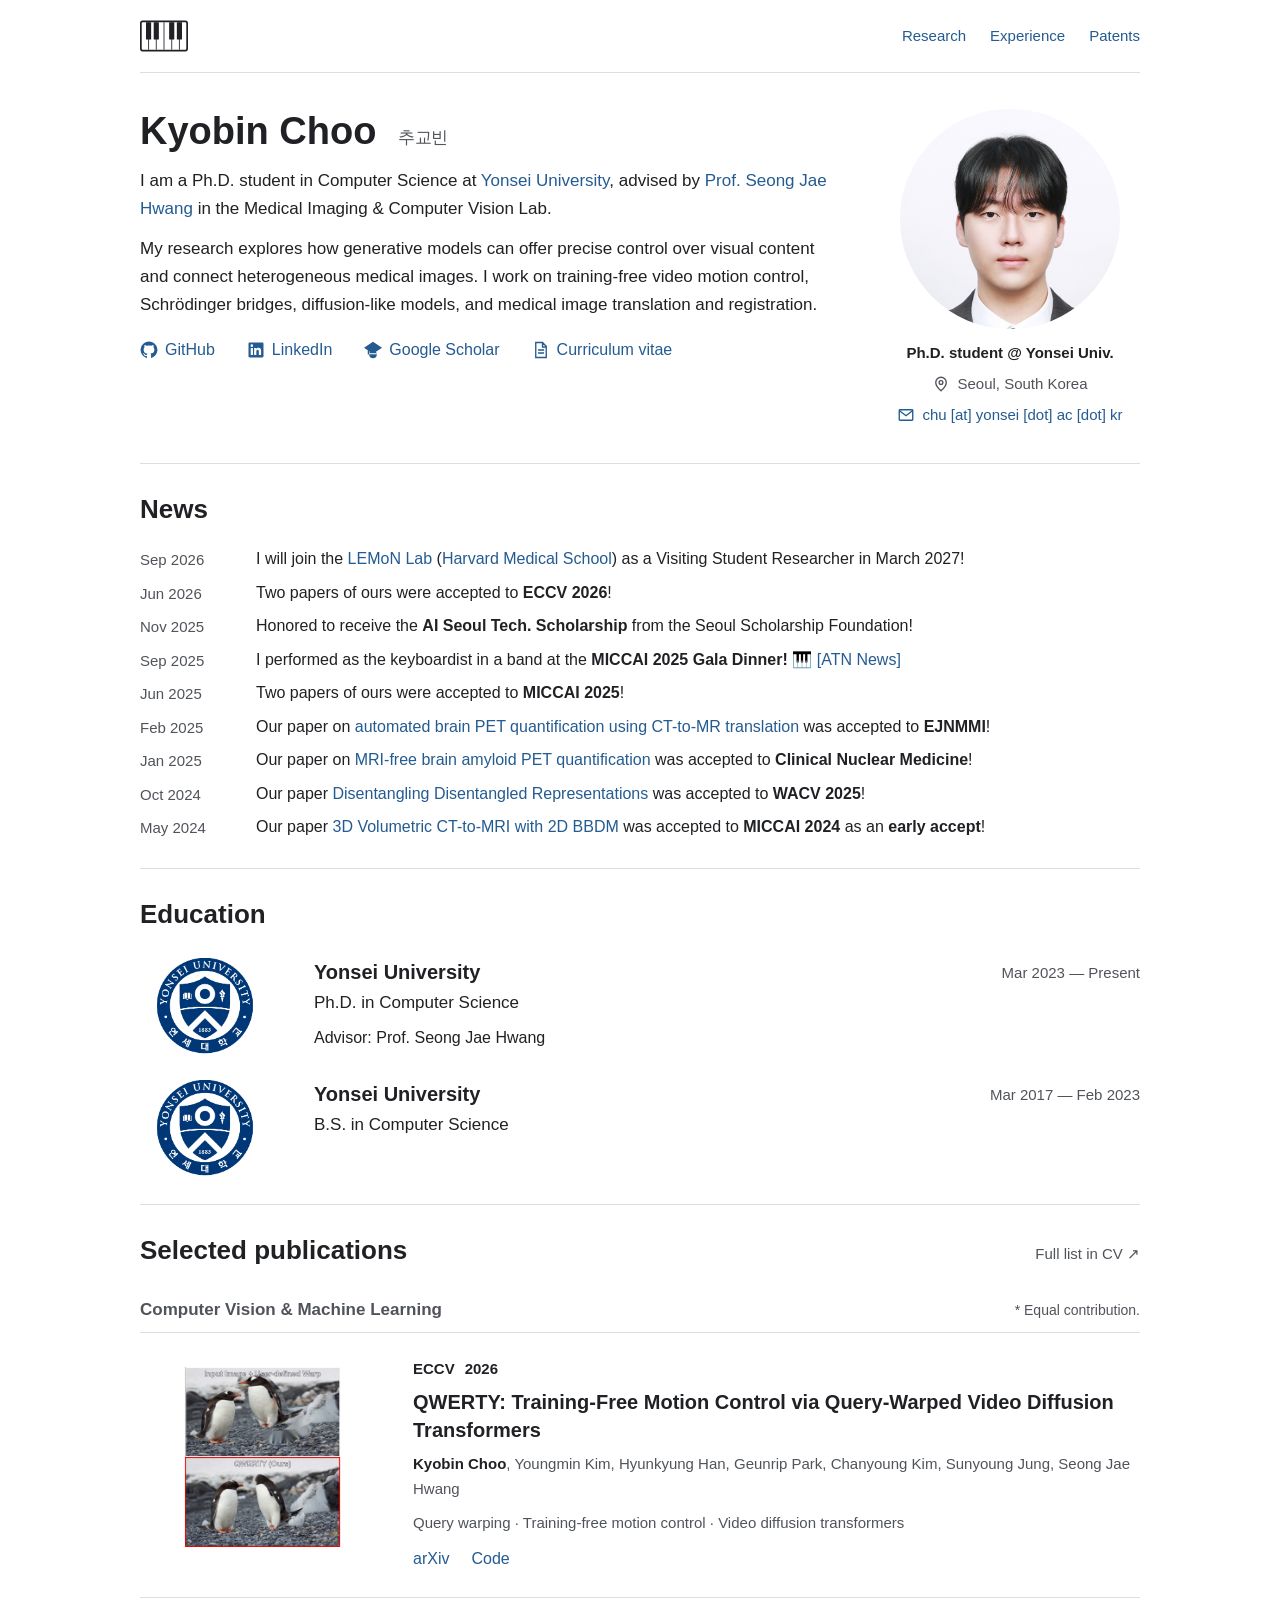
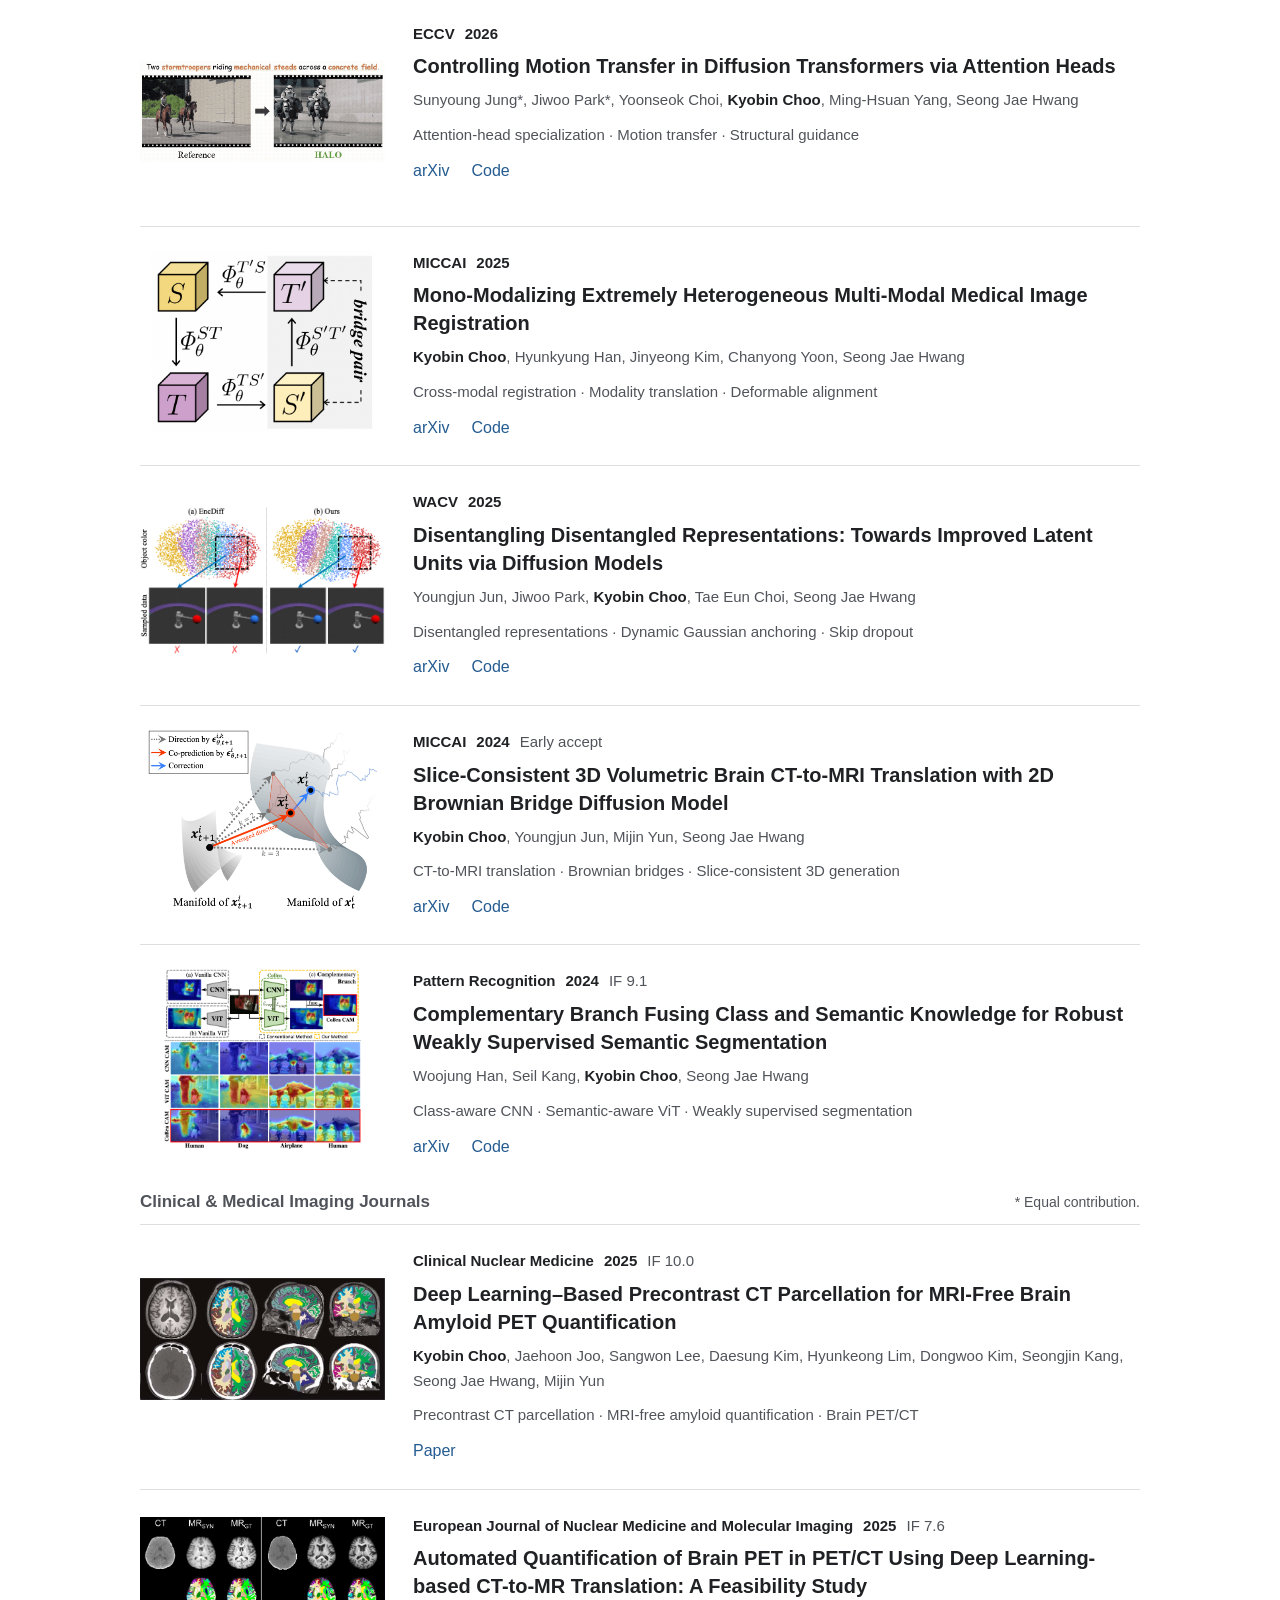
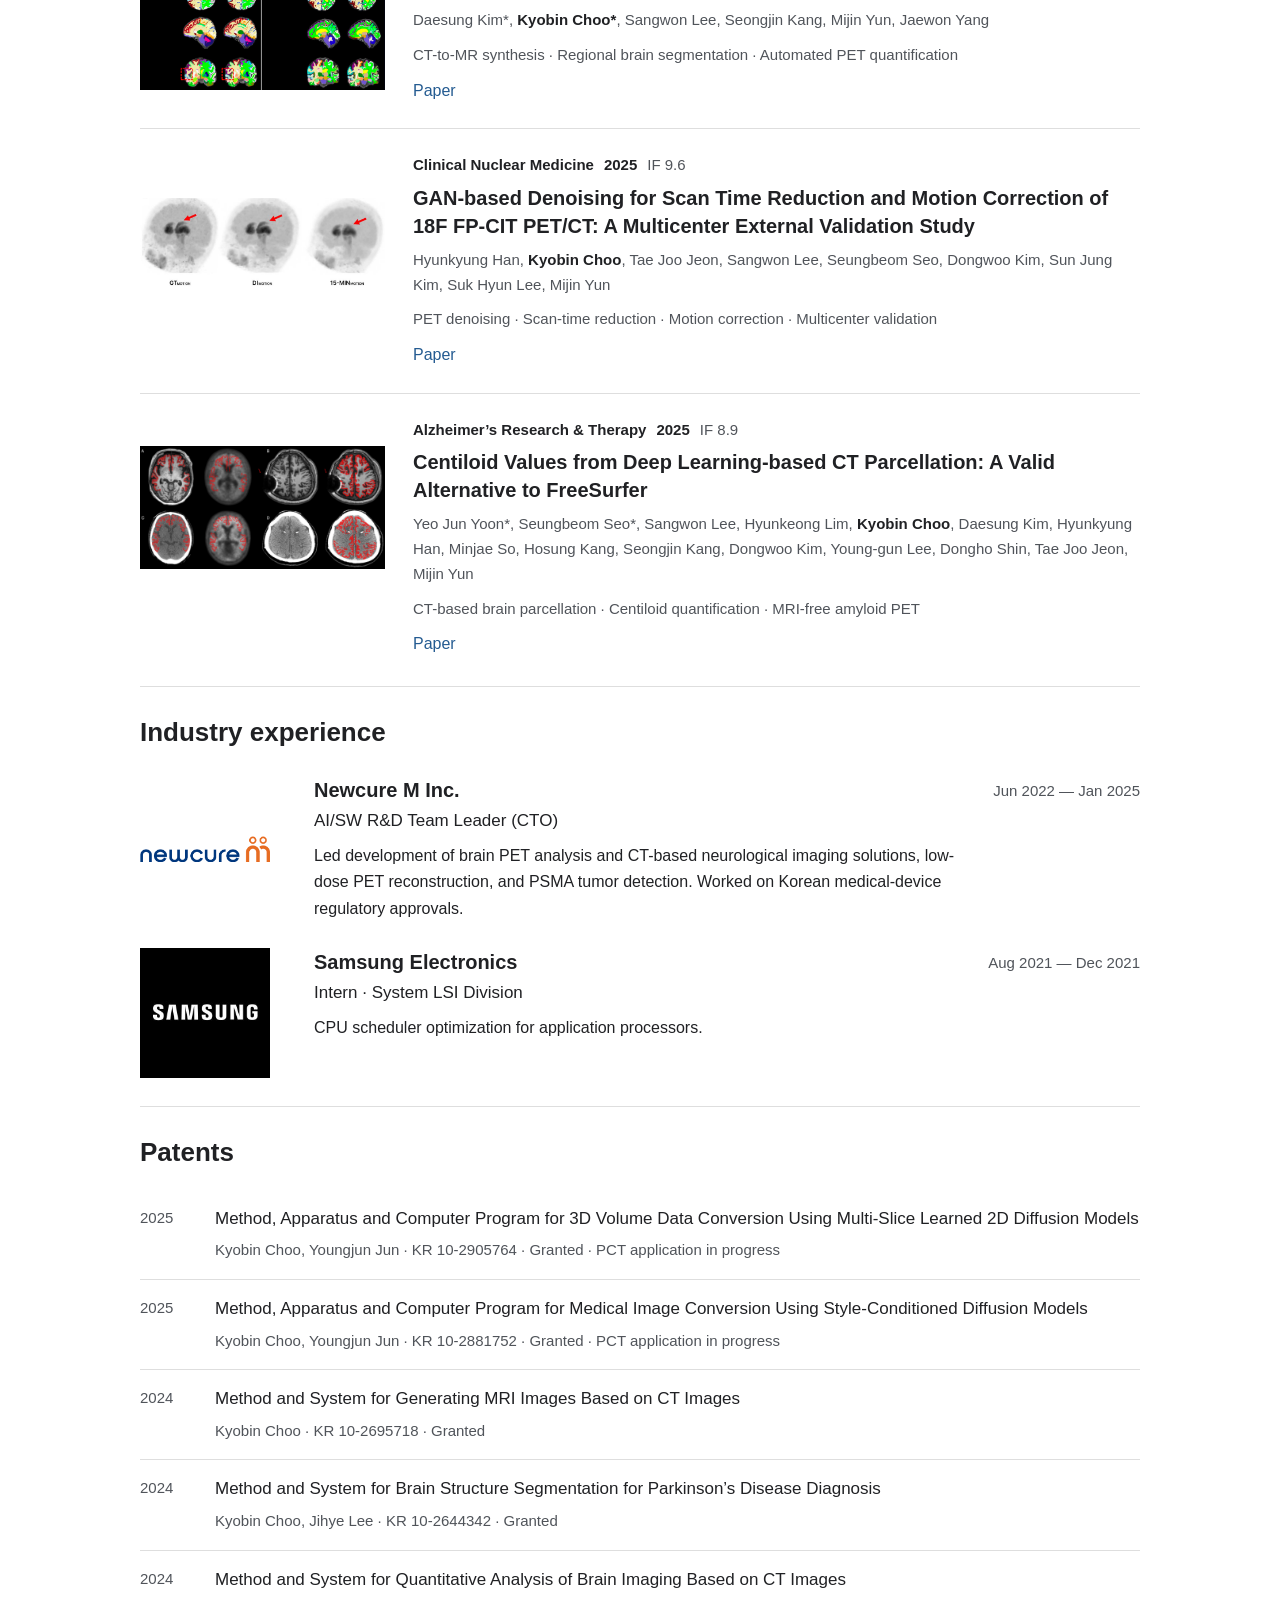
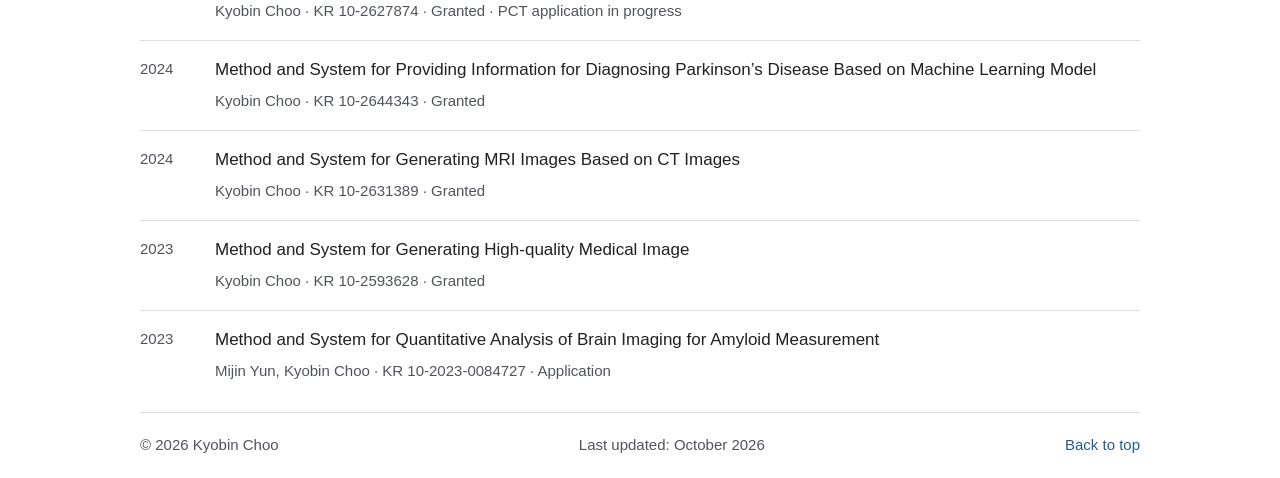
==== commit 8f56da2f: "Adjust QWERTY thumbnail and publication metadata" ====
--- a/ko/index.html
+++ b/ko/index.html
@@ -96,7 +96,7 @@
       <div class="publication-category-heading"><h3 class="publication-category">Computer Vision &amp; Machine Learning</h3><p class="publication-note">* Equal contribution.</p></div>
       <div class="publications">
         <article id="qwerty" class="publication">
-          <a class="paper-visual" href="https://arxiv.org/abs/2607.01869" aria-label="Read QWERTY on arXiv">
+          <a class="paper-visual qwerty-visual" href="https://arxiv.org/abs/2607.01869" aria-label="Read QWERTY on arXiv">
             <img data-publication-image="computer-vision/qwerty" src="../assets/images/publications/computer-vision/qwerty.svg" alt="QWERTY: examples of motion control using query warping" width="600" height="380" loading="lazy">
           </a>
           <div class="paper-copy"><p class="venue">ECCV <span>2026</span></p><h4><a href="https://arxiv.org/abs/2607.01869">QWERTY: Training-Free Motion Control via Query-Warped Video Diffusion Transformers</a></h4><p class="authors"><strong>Kyobin Choo</strong>, Youngmin Kim, Hyunkyung Han, Geunrip Park, Chanyoung Kim, Sunyoung Jung, Seong Jae Hwang</p><p class="paper-keywords">Query warping · Training-free motion control · Video diffusion transformers</p><div class="paper-links"><a href="https://arxiv.org/abs/2607.01869">arXiv</a><a href="https://github.com/MICV-yonsei/QWERTY">Code</a></div></div>
@@ -119,24 +119,24 @@
           </a>
           <div class="paper-copy"><p class="venue">WACV <span>2025</span></p><h4><a href="https://arxiv.org/abs/2410.23820">Disentangling Disentangled Representations: Towards Improved Latent Units via Diffusion Models</a></h4><p class="authors">Youngjun Jun, Jiwoo Park, <strong>Kyobin Choo</strong>, Tae Eun Choi, Seong Jae Hwang</p><p class="paper-keywords">Disentangled representations · Dynamic Gaussian anchoring · Skip dropout</p><div class="paper-links"><a href="https://arxiv.org/abs/2410.23820">arXiv</a><a href="https://github.com/youngjun-jun/dis-dis">Code</a></div></div>
         </article>
-        <article id="cobra" class="publication">
-          <a class="paper-visual diagram-visual" href="https://arxiv.org/abs/2403.08801" aria-label="Read CoBra on arXiv">
-            <img data-publication-image="computer-vision/cobra" src="../assets/images/publications/computer-vision/cobra.svg" alt="CoBra: complementary class and semantic knowledge branches" width="600" height="380" loading="lazy">
-          </a>
-          <div class="paper-copy"><p class="venue">Pattern Recognition <span>2025</span><span class="distinction">IF 9.1</span></p><h4><a href="https://arxiv.org/abs/2403.08801">Complementary Branch Fusing Class and Semantic Knowledge for Robust Weakly Supervised Semantic Segmentation</a></h4><p class="authors">Woojung Han, Seil Kang, <strong>Kyobin Choo</strong>, Seong Jae Hwang</p><p class="paper-keywords">Class-aware CNN · Semantic-aware ViT · Weakly supervised segmentation</p><div class="paper-links"><a href="https://arxiv.org/abs/2403.08801">arXiv</a><a href="https://github.com/MICV-yonsei/Cobra">Code</a></div></div>
-        </article>
         <article id="ct2mri" class="publication">
           <a class="paper-visual" href="https://arxiv.org/abs/2407.05059" aria-label="Read CT2MRI on arXiv">
             <img data-publication-image="computer-vision/ct2mri" src="../assets/images/publications/computer-vision/ct2mri.svg" alt="CT2MRI: examples of slice inconsistency and the proposed slice-consistent results" width="600" height="380" loading="lazy">
           </a>
           <div class="paper-copy"><p class="venue">MICCAI <span>2024</span><span class="distinction">Early accept</span></p><h4><a href="https://arxiv.org/abs/2407.05059">Slice-Consistent 3D Volumetric Brain CT-to-MRI Translation with 2D Brownian Bridge Diffusion Model</a></h4><p class="authors"><strong>Kyobin Choo</strong>, Youngjun Jun, Mijin Yun, Seong Jae Hwang</p><p class="paper-keywords">CT-to-MRI translation · Brownian bridges · Slice-consistent 3D generation</p><div class="paper-links"><a href="https://arxiv.org/abs/2407.05059">arXiv</a><a href="https://github.com/MICV-yonsei/CT2MRI">Code</a></div></div>
         </article>
+        <article id="cobra" class="publication">
+          <a class="paper-visual diagram-visual" href="https://arxiv.org/abs/2403.08801" aria-label="Read CoBra on arXiv">
+            <img data-publication-image="computer-vision/cobra" src="../assets/images/publications/computer-vision/cobra.svg" alt="CoBra: complementary class and semantic knowledge branches" width="600" height="380" loading="lazy">
+          </a>
+          <div class="paper-copy"><p class="venue">Pattern Recognition <span>2024</span><span class="distinction">IF 9.1</span></p><h4><a href="https://arxiv.org/abs/2403.08801">Complementary Branch Fusing Class and Semantic Knowledge for Robust Weakly Supervised Semantic Segmentation</a></h4><p class="authors">Woojung Han, Seil Kang, <strong>Kyobin Choo</strong>, Seong Jae Hwang</p><p class="paper-keywords">Class-aware CNN · Semantic-aware ViT · Weakly supervised segmentation</p><div class="paper-links"><a href="https://arxiv.org/abs/2403.08801">arXiv</a><a href="https://github.com/MICV-yonsei/Cobra">Code</a></div></div>
+        </article>
       </div>
       <div class="publication-category-heading"><h3 class="publication-category">Clinical &amp; Medical Imaging Journals</h3><p class="publication-note">* Equal contribution.</p></div>
       <div class="publications clinical-publications">
         <article id="amyloid-parcellation" class="publication journal-publication">
           <div class="paper-visual"><img data-publication-image="clinical/amyloid-parcellation" src="../assets/images/publications/clinical/amyloid-parcellation.svg" alt="Precontrast CT parcellation for MRI-free brain amyloid PET quantification" width="600" height="380" loading="lazy"></div>
-          <div class="paper-copy"><p class="venue">Clinical Nuclear Medicine <span>2025</span><span class="distinction">IF 9.6</span></p><h4><a href="https://doi.org/10.1097/RLU.0000000000005652">Deep Learning–Based Precontrast CT Parcellation for MRI-Free Brain Amyloid PET Quantification</a></h4><p class="authors"><strong>Kyobin Choo</strong>, Jaehoon Joo, Sangwon Lee, Daesung Kim, Hyunkeong Lim, Dongwoo Kim, Seongjin Kang, Seong Jae Hwang, Mijin Yun</p><p class="paper-keywords">Precontrast CT parcellation · MRI-free amyloid quantification · Brain PET/CT</p><div class="paper-links"><a href="https://doi.org/10.1097/RLU.0000000000005652">Paper</a></div></div>
+          <div class="paper-copy"><p class="venue">Clinical Nuclear Medicine <span>2025</span><span class="distinction">IF 10.0</span></p><h4><a href="https://doi.org/10.1097/RLU.0000000000005652">Deep Learning–Based Precontrast CT Parcellation for MRI-Free Brain Amyloid PET Quantification</a></h4><p class="authors"><strong>Kyobin Choo</strong>, Jaehoon Joo, Sangwon Lee, Daesung Kim, Hyunkeong Lim, Dongwoo Kim, Seongjin Kang, Seong Jae Hwang, Mijin Yun</p><p class="paper-keywords">Precontrast CT parcellation · MRI-free amyloid quantification · Brain PET/CT</p><div class="paper-links"><a href="https://doi.org/10.1097/RLU.0000000000005652">Paper</a></div></div>
         </article>
         <article id="pet-quantification" class="publication journal-publication">
           <div class="paper-visual"><img data-publication-image="clinical/pet-quantification" src="../assets/images/publications/clinical/pet-quantification.svg" alt="Automated brain PET quantification using CT-to-MR translation" width="600" height="380" loading="lazy"></div>
--- a/assets/site.css
+++ b/assets/site.css
@@ -63,6 +63,7 @@
 .publication:first-child { padding-top: 0; }
 .publication:last-child { border-bottom: 0; padding-bottom: 0; }
 .paper-visual { display: flex; flex-direction: column; justify-content: center; min-width: 0; color: var(--muted); }
+.qwerty-visual { padding-top: 10px; }
 .paper-visual img { width: 100%; height: 180px; object-fit: contain; }
 .venue { display: flex; flex-wrap: wrap; gap: 6px 10px; font-size: 15px; font-weight: 600; margin-bottom: 6px; }
 .venue .distinction { font-weight: 400; color: var(--muted); }
@@ -121,6 +122,7 @@
   .news-list li { grid-template-columns: 1fr; gap: 2px; }
   .publication { grid-template-columns: 1fr; gap: 16px; }
   .paper-visual { max-width: 360px; }
+  .qwerty-visual { padding-top: 0; }
   .paper-visual-pending { display: none; }
   .paper-visual img { height: auto; max-height: 240px; }
   .timeline-entry { grid-template-columns: 72px minmax(0, 1fr); gap: 8px 12px; }
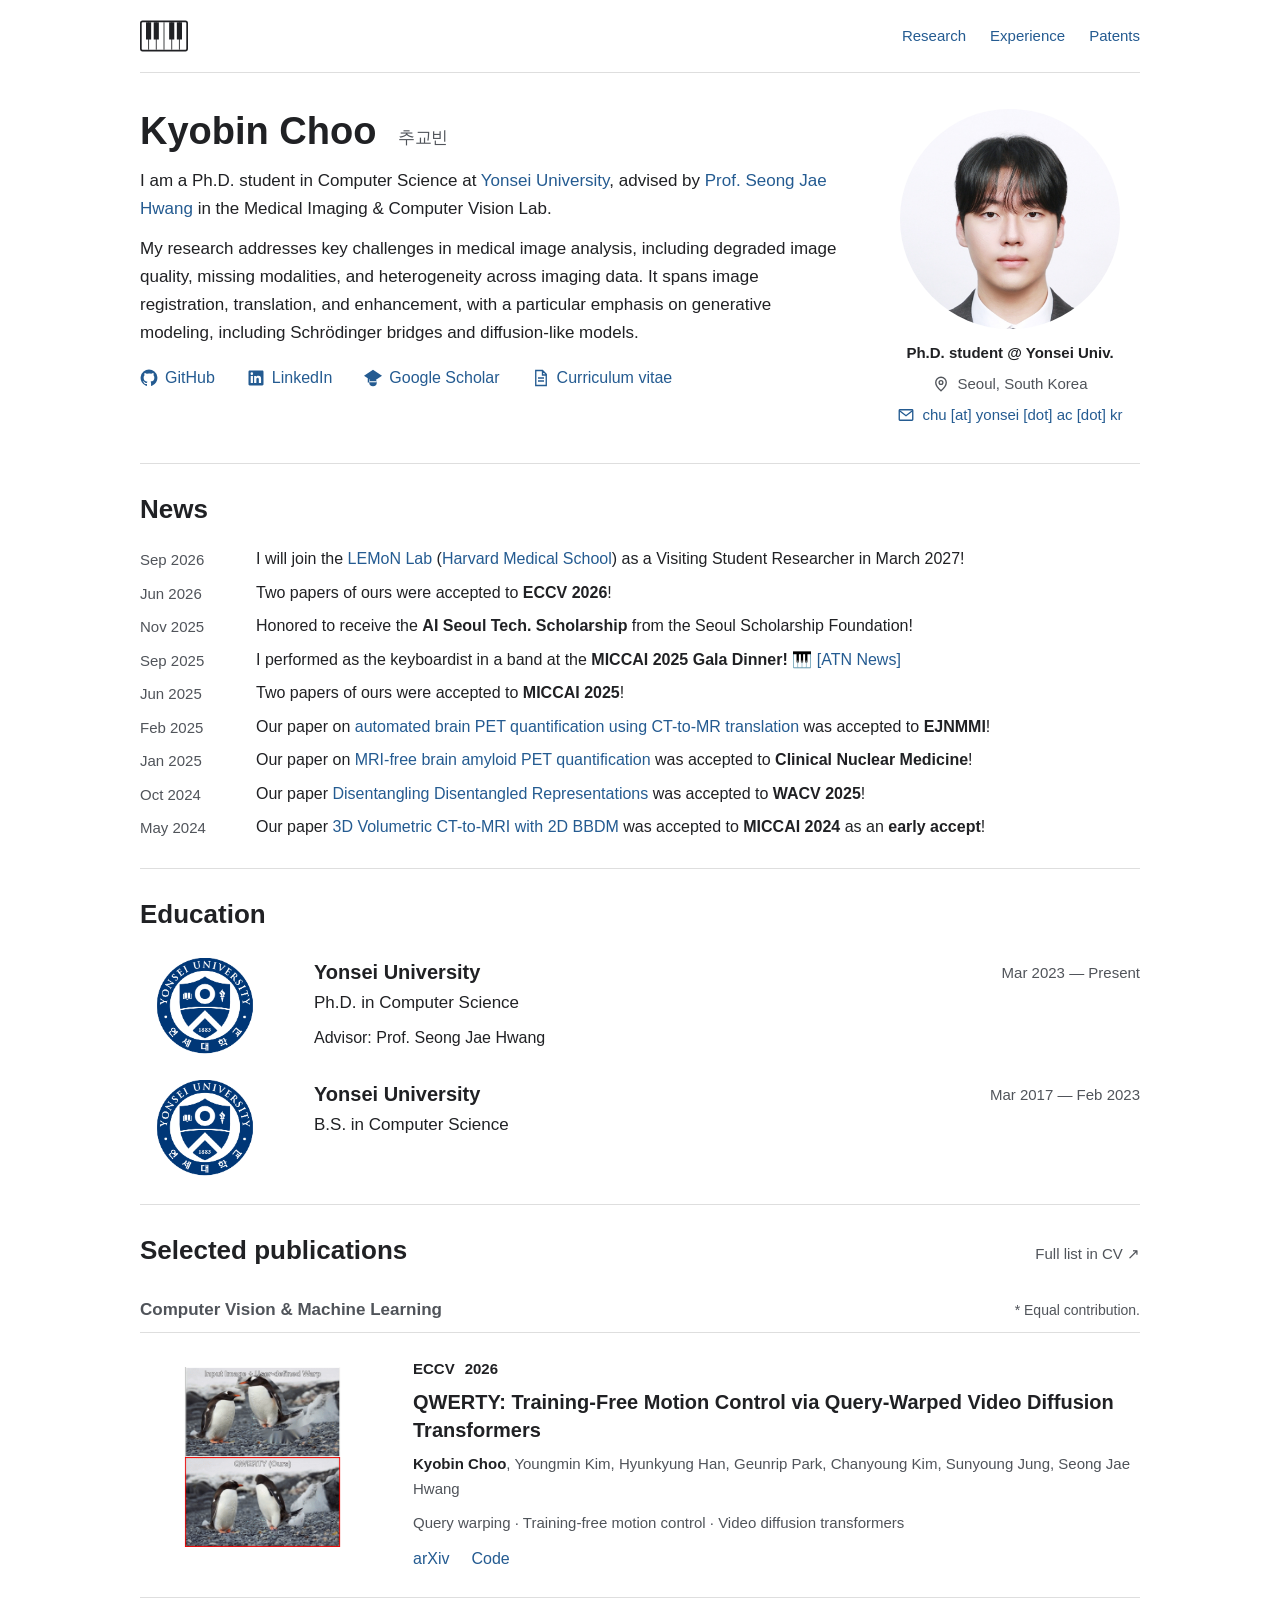
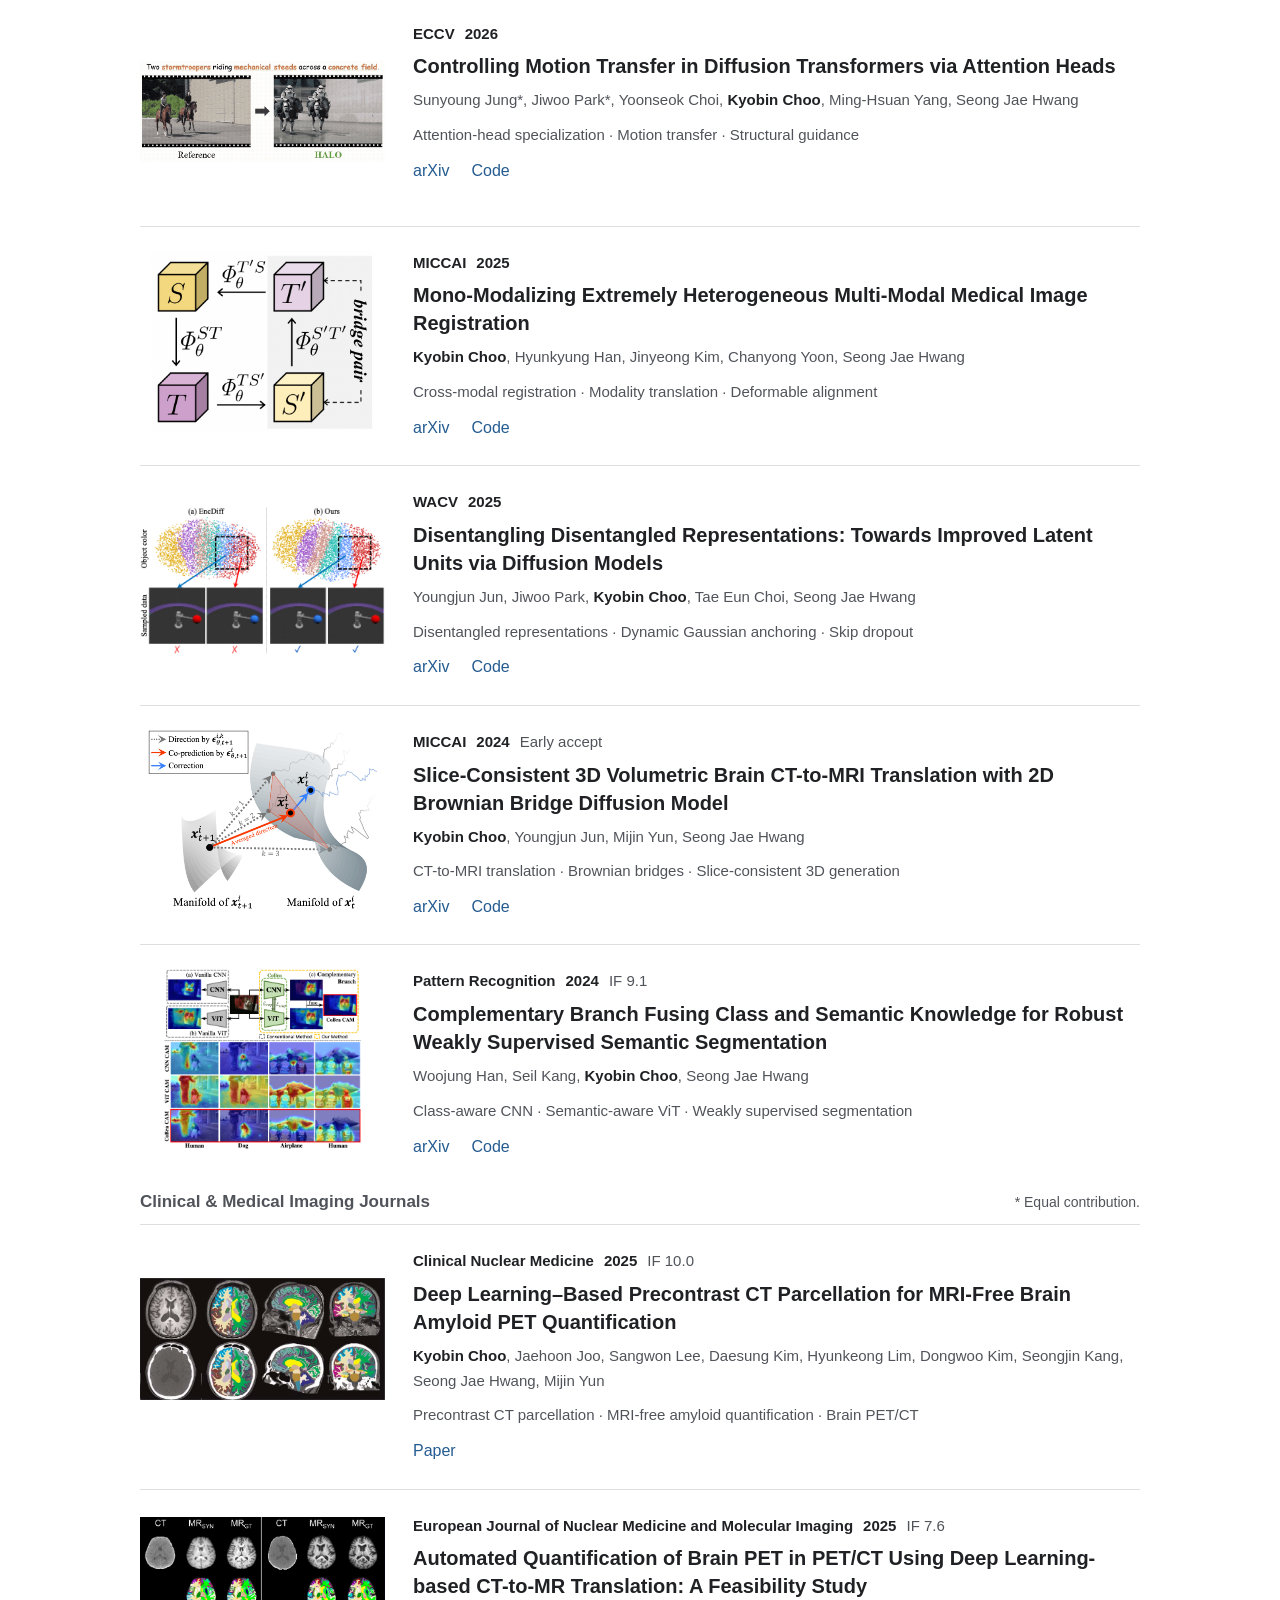
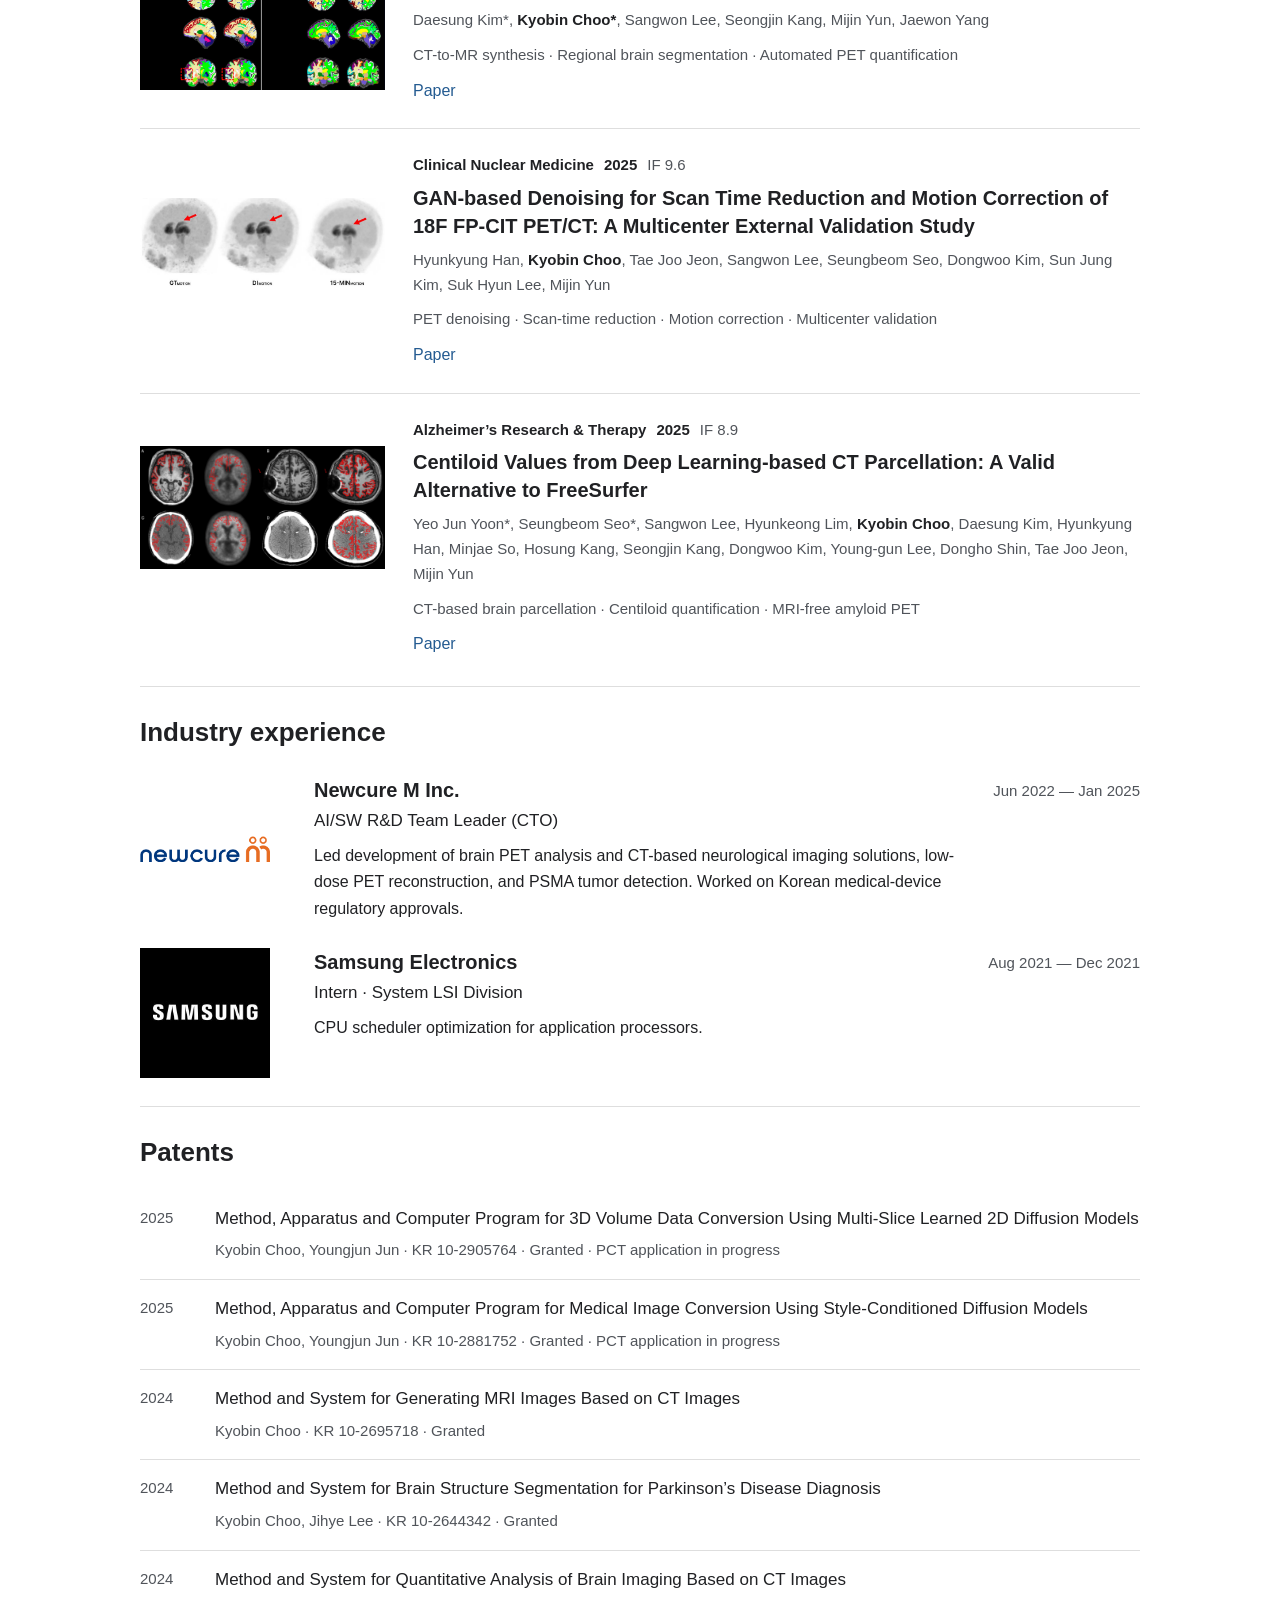
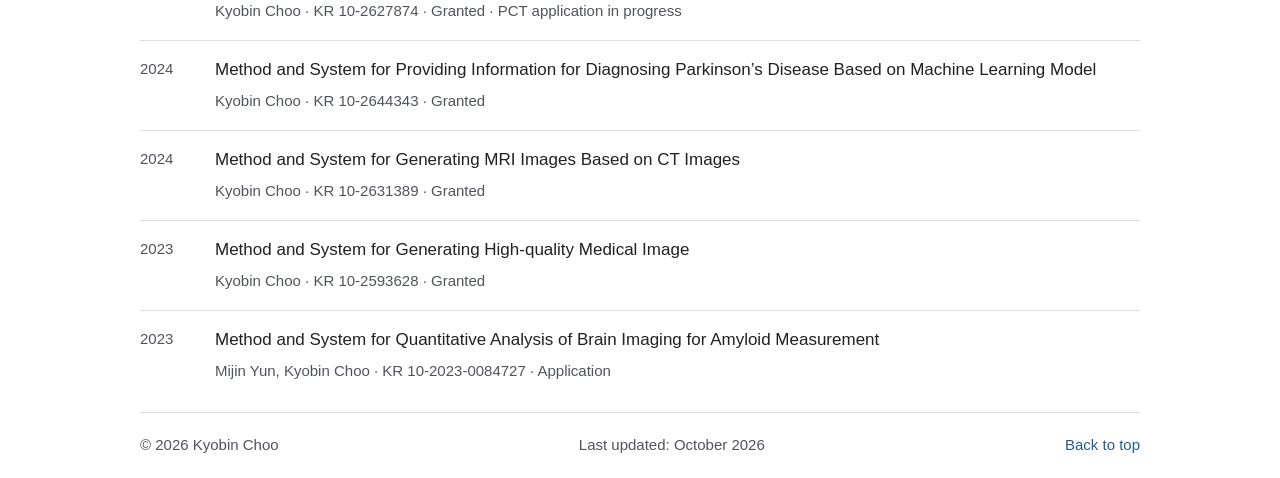
==== commit d6c1d6eb: "Update research introduction" ====
--- a/ko/index.html
+++ b/ko/index.html
@@ -49,7 +49,7 @@
       <div class="hero-copy">
         <h1 id="name">Kyobin Choo <span class="name-korean" lang="ko">추교빈</span></h1>
         <p class="bio">I am a Ph.D. student in Computer Science at <a href="https://www.yonsei.ac.kr/en_sc/">Yonsei University</a>, advised by <a href="https://micv.yonsei.ac.kr/">Prof. Seong Jae Hwang</a> in the Medical Imaging &amp; Computer Vision Lab.</p>
-        <p class="bio">My research explores how generative models can offer precise control over visual content and connect heterogeneous medical images. I work on training-free video motion control, Schrödinger bridges, diffusion-like models, and medical image translation and registration.</p>
+        <p class="bio">My research addresses key challenges in medical image analysis, including degraded image quality, missing modalities, and heterogeneity across imaging data. It spans image registration, translation, and enhancement, with a particular emphasis on generative modeling, including Schrödinger bridges and diffusion-like models.</p>
         <div class="contact-links" aria-label="Contact and profiles">
           <a href="https://github.com/CKBling"><svg class="icon" aria-hidden="true" focusable="false"><use href="../assets/icons.svg#github"></use></svg>GitHub</a>
           <a href="https://www.linkedin.com/in/kyobin-choo-ckbling/"><svg class="icon" aria-hidden="true" focusable="false"><use href="../assets/icons.svg#linkedin"></use></svg>LinkedIn</a>
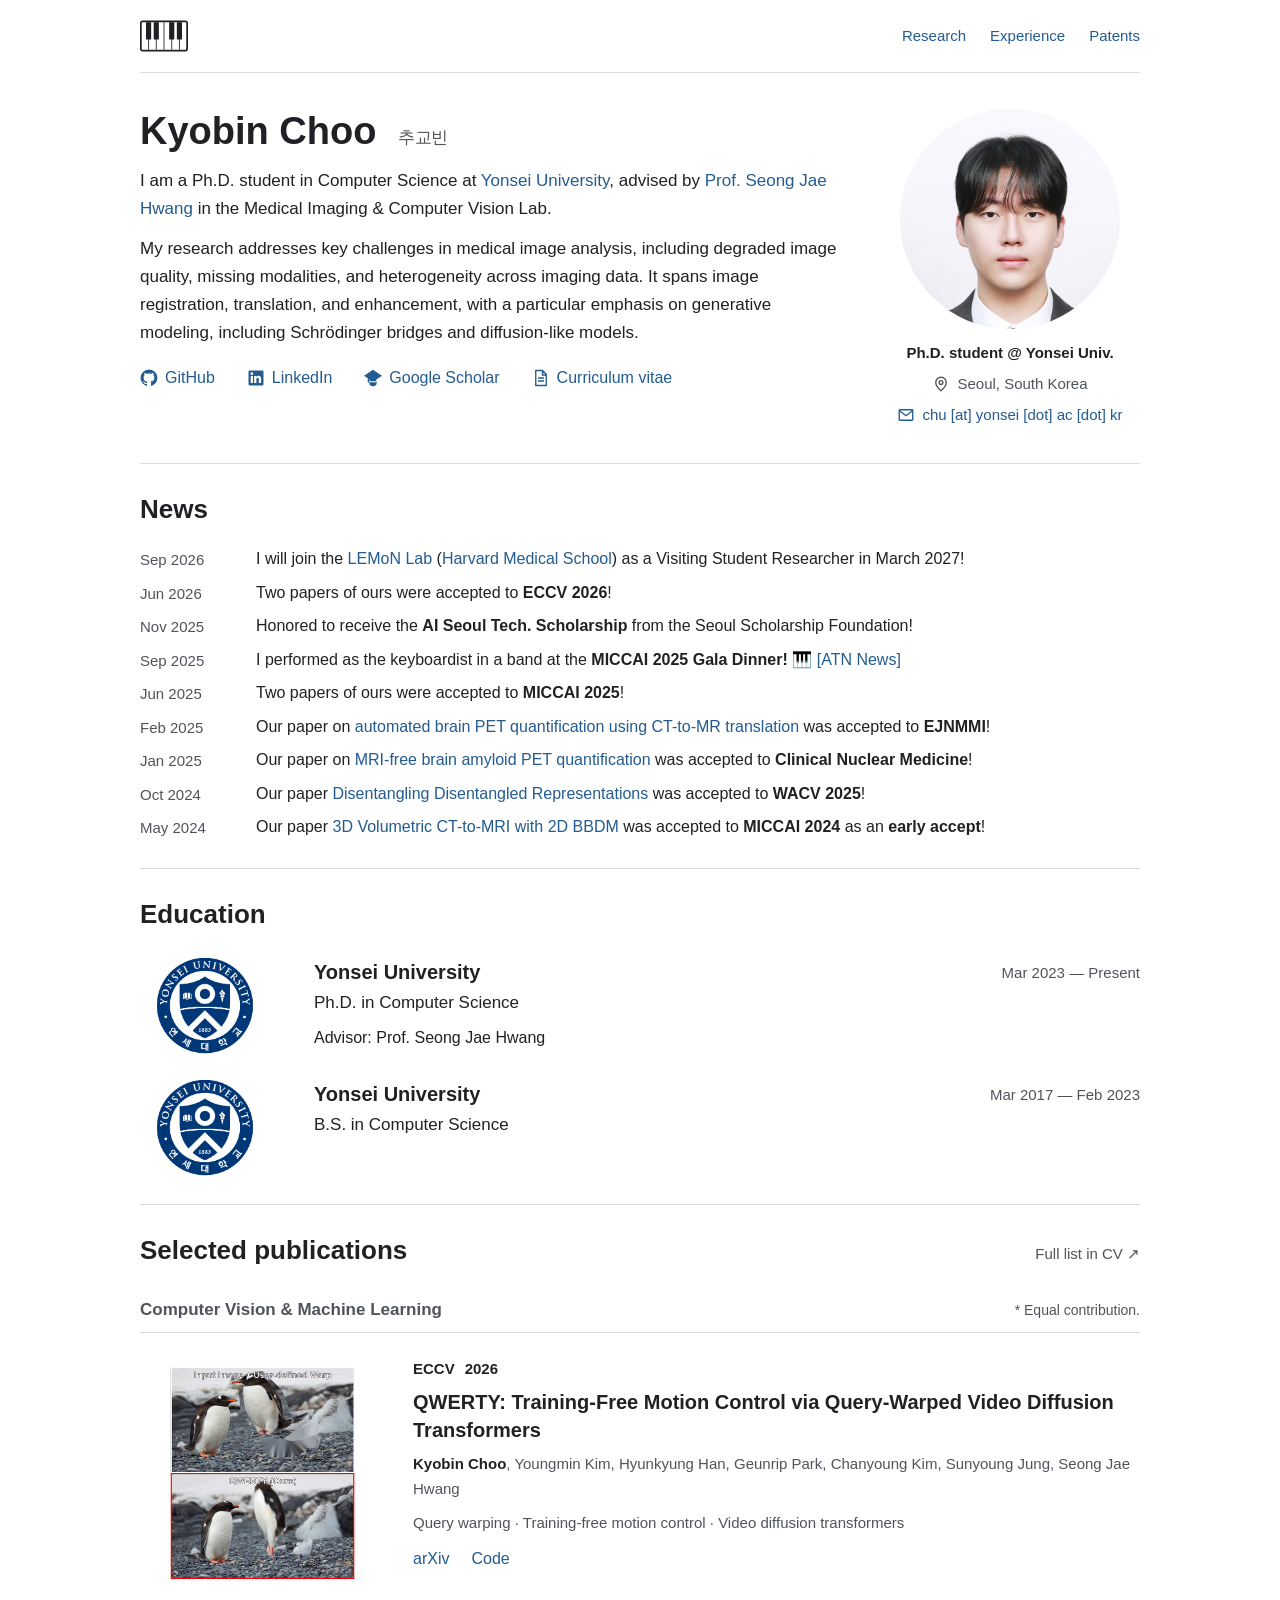
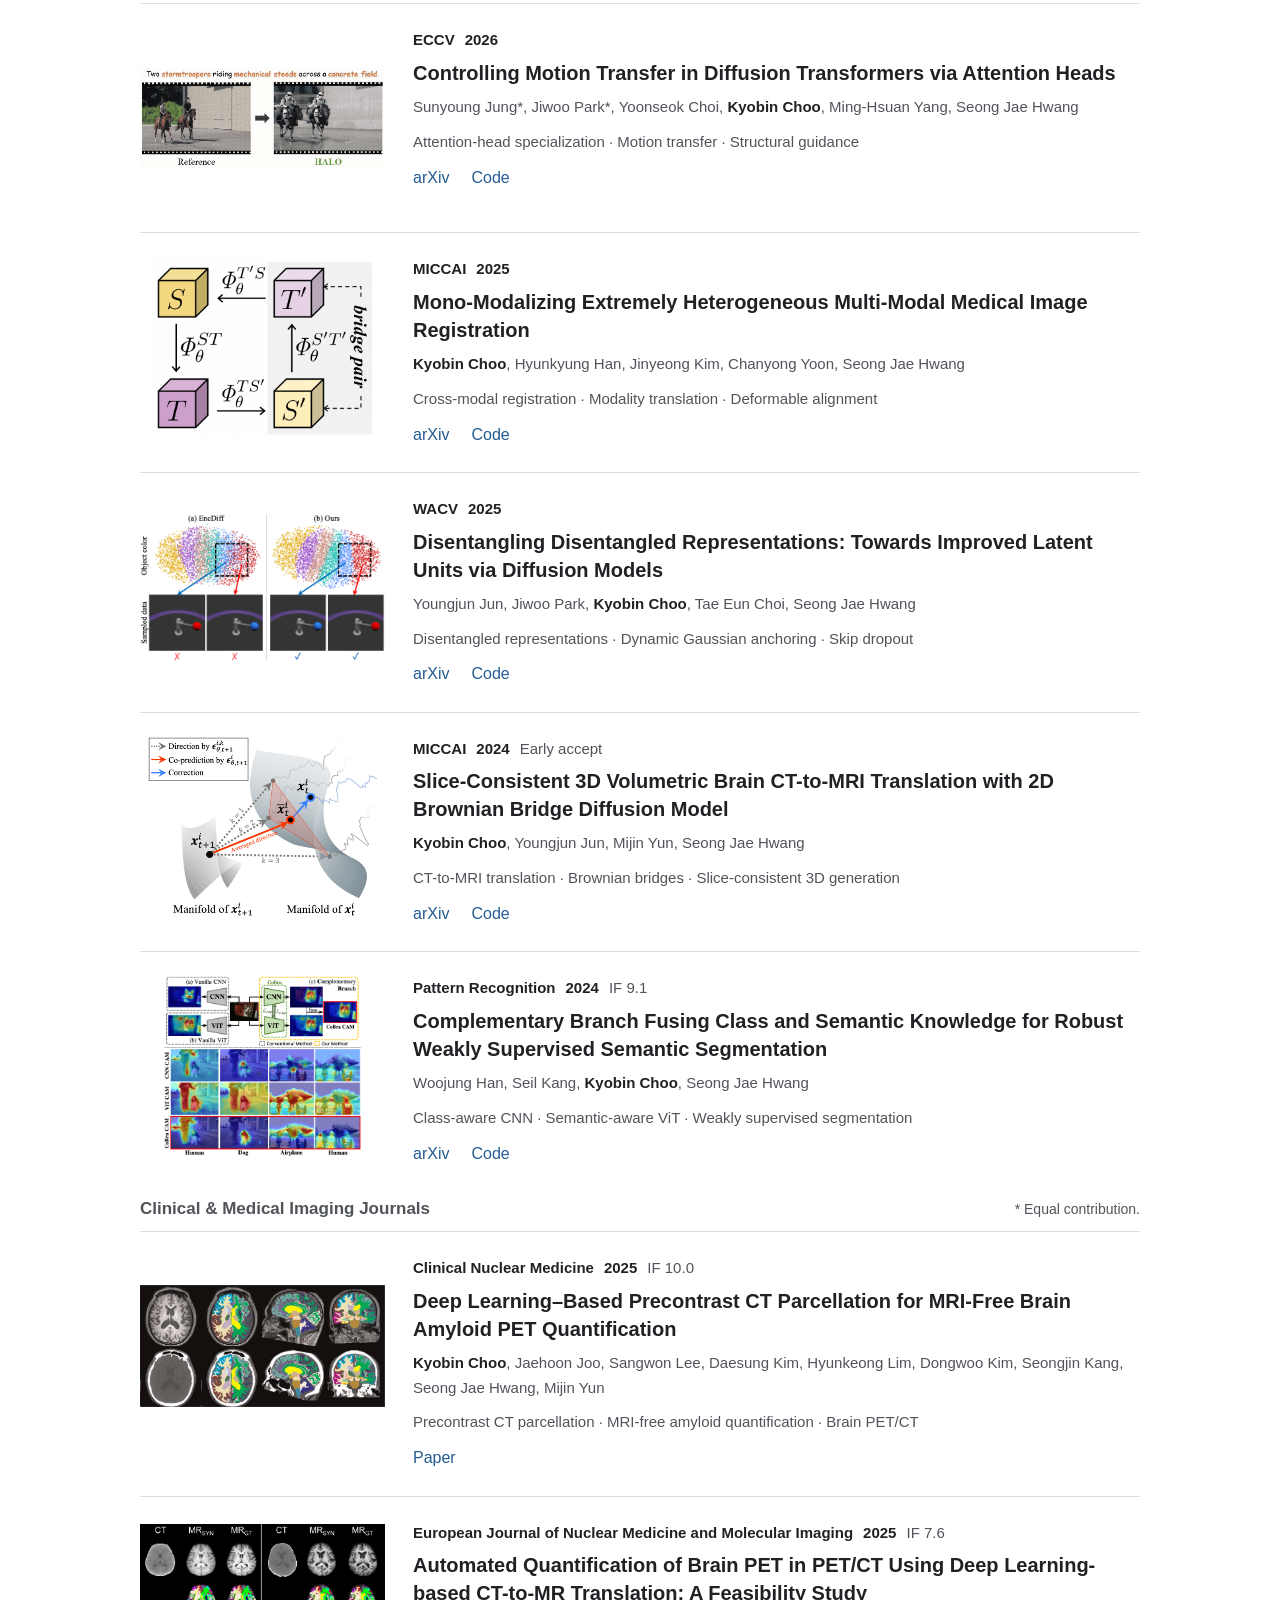
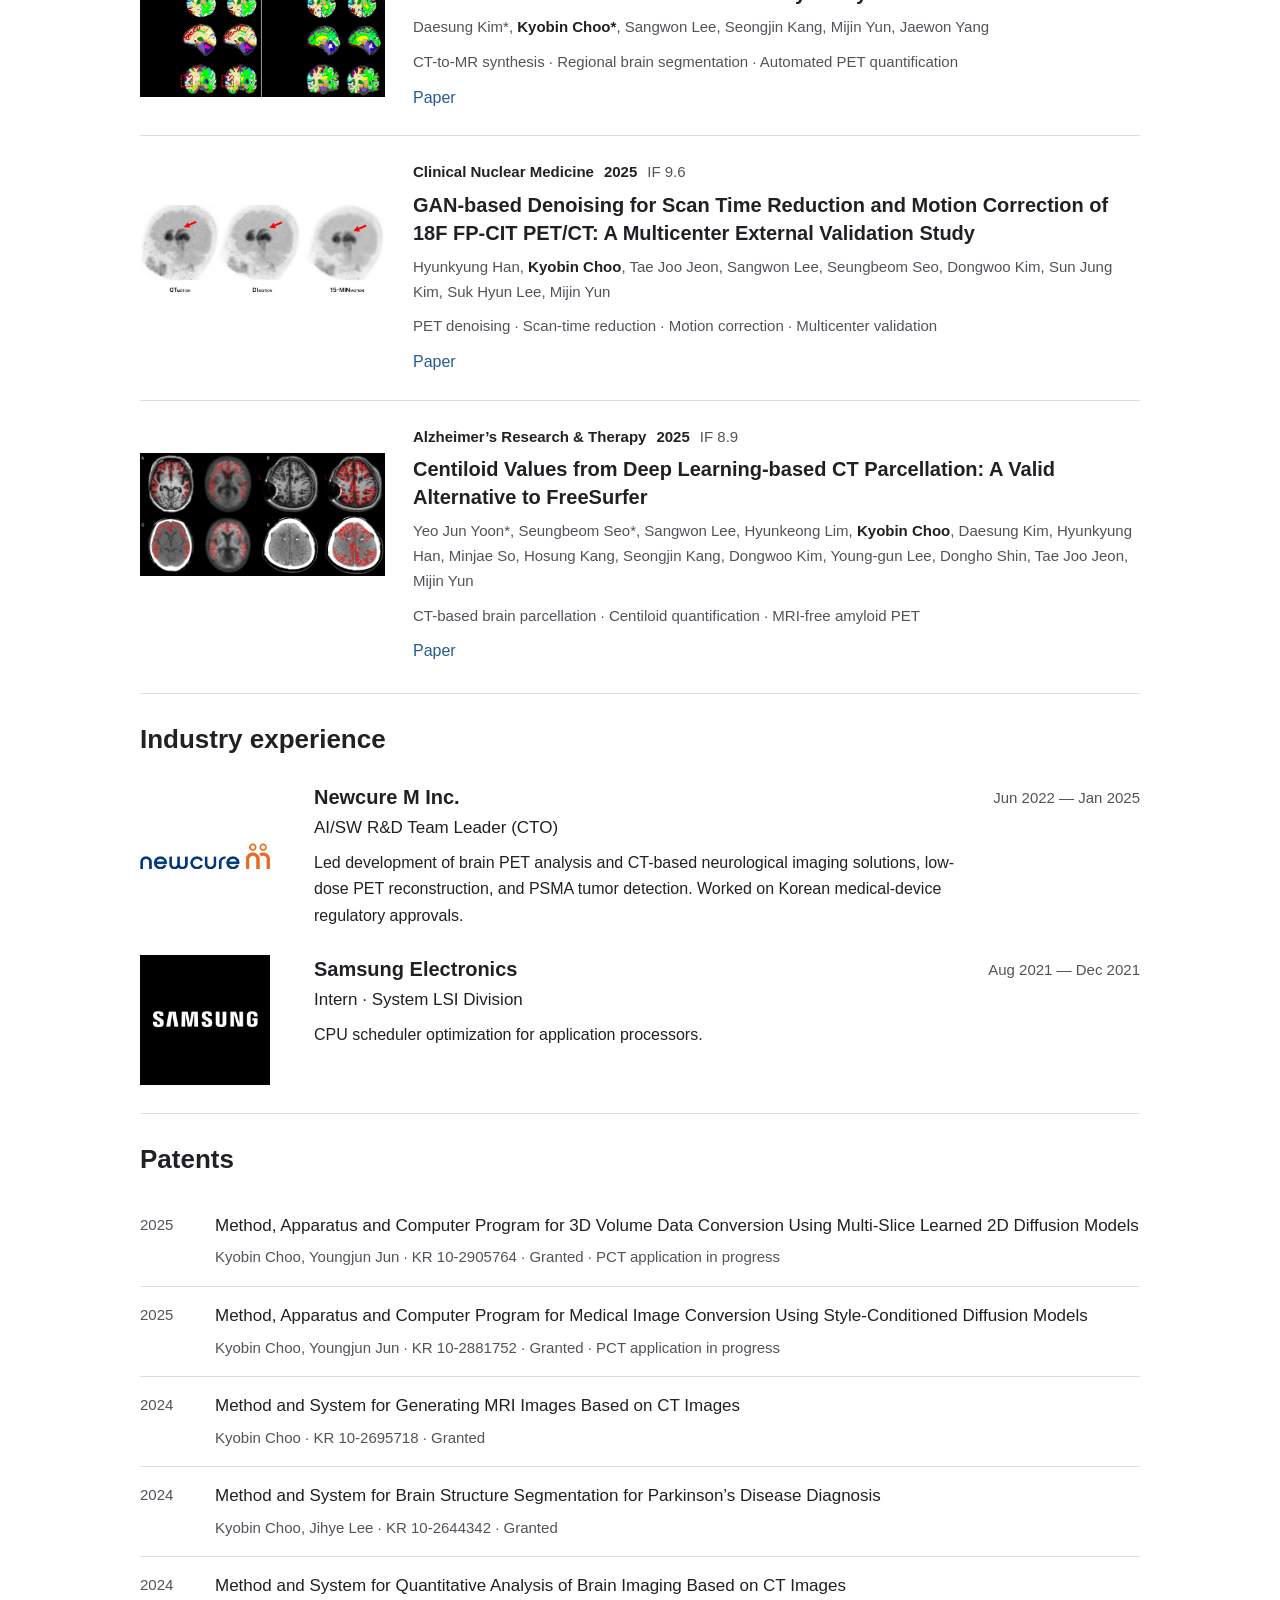
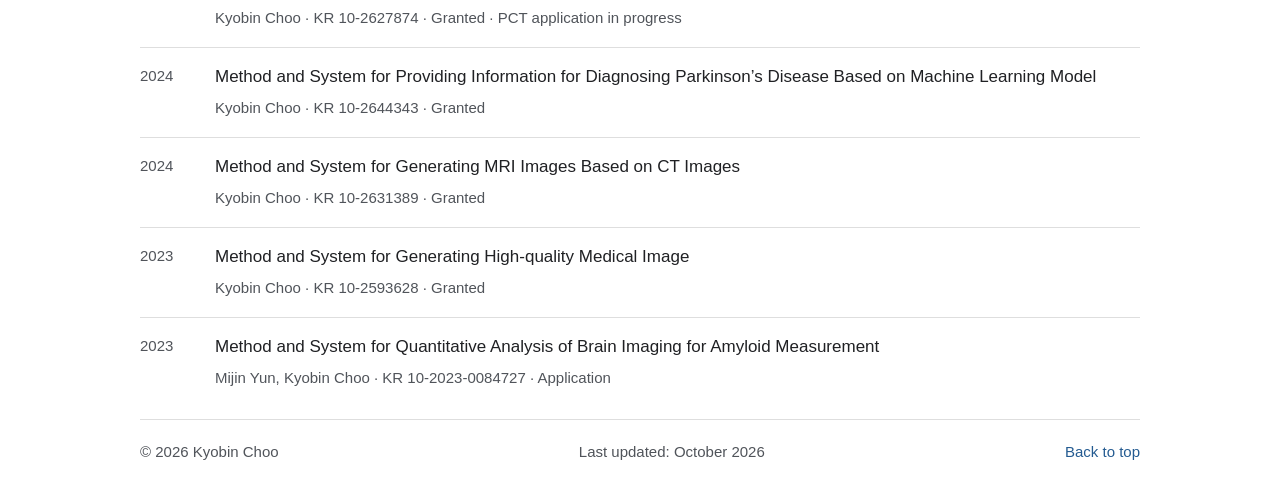
==== commit a8990a89: "Polish mobile layout with portrait-first introduction" ====
--- a/ko/index.html
+++ b/ko/index.html
@@ -11,7 +11,7 @@
   <meta property="og:url" content="https://ckbling.github.io/ko/">
   <link rel="canonical" href="https://ckbling.github.io/ko/">
   <link rel="icon" href="../assets/mark_pinao.png" type="image/png">
-  <link rel="stylesheet" href="../assets/site.css?v=20261022-layout4">
+  <link rel="stylesheet" href="../assets/site.css?v=20261031-mobile1">
   <script src="../assets/site.js" defer></script>
   <script type="application/ld+json">
   {
--- a/assets/site.css
+++ b/assets/site.css
@@ -65,6 +65,9 @@
 .paper-visual { display: flex; flex-direction: column; justify-content: center; min-width: 0; color: var(--muted); }
 .qwerty-visual { padding-top: 10px; }
 .paper-visual img { width: 100%; height: 180px; object-fit: contain; }
+@media (min-width: 601px) {
+  .qwerty-visual img { height: auto; }
+}
 .venue { display: flex; flex-wrap: wrap; gap: 6px 10px; font-size: 15px; font-weight: 600; margin-bottom: 6px; }
 .venue .distinction { font-weight: 400; color: var(--muted); }
 h3, h4 { font-size: 20px; line-height: 1.4; font-weight: 600; }
@@ -110,27 +113,63 @@
   .date-range { grid-column: 2; justify-self: end; }
 }
 @media (max-width: 600px) {
-  .wrap { width: calc(100% - 36px); }
-  .site-header { flex-direction: column; align-items: flex-start; gap: 10px; padding: 16px 0; }
-  .site-header nav { gap: 10px 20px; }
-  .hero { display: flex; flex-direction: column; gap: 24px; padding: 28px 0; }
-  h1 { font-size: 34px; }
-  .portrait { width: min(260px, 100%); padding: 0; }
-  .portrait-frame { width: 200px; height: 200px; margin-inline: auto; }
-  .portrait figcaption { width: 100%; }
+  .wrap { width: calc(100% - 40px); }
+  .site-header { flex-direction: row; align-items: center; gap: 16px; padding: 12px 0; }
+  .wordmark { min-height: 44px; align-items: center; }
+  .piano-mark { width: 34px; height: 24px; }
+  .site-header nav { gap: 0 14px; font-size: 13px; }
+  .site-header nav a { display: inline-flex; align-items: center; min-height: 44px; }
+  .hero { display: flex; flex-direction: column; align-items: stretch; gap: 24px; padding: 28px 0 32px; }
+  .hero-copy { min-width: 0; }
+  h1 { font-size: clamp(28px, 8vw, 34px); text-align: center; }
+  .name-korean { margin-left: 0.45em; }
+  .bio { font-size: 16px; line-height: 1.7; margin-top: 16px; }
+  .portrait { order: -1; align-self: center; width: min(280px, 100%); padding: 0; }
+  .portrait-frame { width: 180px; height: 180px; margin-inline: auto; }
+  .portrait figcaption { width: 100%; gap: 3px; font-size: 14px; margin-top: 14px; }
+  .portrait-detail .icon { width: 16px; height: 16px; flex-basis: 16px; }
+  .portrait a { min-height: 36px; }
+  .contact-links { display: grid; grid-template-columns: repeat(2, minmax(0, 1fr)); gap: 0 12px; font-size: 15px; margin-top: 16px; }
+  .contact-links a { min-height: 44px; }
+  .section { padding: 28px 0; }
   h2 { font-size: 24px; }
-  .news-list li { grid-template-columns: 1fr; gap: 2px; }
-  .publication { grid-template-columns: 1fr; gap: 16px; }
-  .paper-visual { max-width: 360px; }
+  .section-heading { gap: 8px 16px; }
+  .news-list { gap: 16px; }
+  .news-list li { grid-template-columns: 1fr; gap: 3px; font-size: 15.5px; line-height: 1.6; }
+  .news-list time { font-size: 13px; padding-top: 0; }
+  .publication-category-heading { gap: 6px 12px; margin-top: 26px; }
+  .publication-category { font-size: 16px; }
+  .publication-note { font-size: 12.5px; }
+  .publication { grid-template-columns: minmax(0, 1fr); gap: 18px; padding: 28px 0; }
+  .paper-visual { width: 100%; max-width: 360px; justify-self: center; }
   .qwerty-visual { padding-top: 0; }
   .paper-visual-pending { display: none; }
-  .paper-visual img { height: auto; max-height: 240px; }
-  .timeline-entry { grid-template-columns: 72px minmax(0, 1fr); gap: 8px 12px; }
-  .school-logo, .company-logo { width: 72px; height: 72px; }
-  .samsung-logo { width: 86px; height: auto; }
-  .samsung-logo img { width: 86px; }
+  .paper-visual img { height: auto; max-height: 320px; }
+  .paper-copy { min-width: 0; }
+  .paper-copy h4 { font-size: 19px; line-height: 1.45; overflow-wrap: anywhere; }
+  .venue { font-size: 14px; }
+  .authors { font-size: 14px; line-height: 1.65; }
+  .paper-keywords { font-size: 14px; line-height: 1.6; }
+  .paper-links { margin-top: 6px; gap: 8px 24px; }
+  .paper-links a { display: inline-flex; align-items: center; min-height: 44px; }
+  .timeline-entry { grid-template-columns: 56px minmax(0, 1fr); gap: 4px 16px; }
+  .timeline-copy { display: contents; }
+  .timeline-copy h3 { grid-column: 2; grid-row: 1; font-size: 19px; }
+  .role { grid-column: 2; grid-row: 2; font-size: 16px; margin-top: 0; }
+  .date-range { grid-column: 2; grid-row: 3; font-size: 13px; white-space: normal; }
+  .entry-detail { grid-column: 1 / -1; grid-row: 4; margin-top: 10px; font-size: 15px; line-height: 1.65; }
+  .education-entry .entry-detail { grid-column: 2; grid-row: 3; margin-top: 2px; font-size: 14px; }
+  .education-entry .date-range { grid-row: 4; }
+  .school-logo, .company-logo { width: 56px; height: 56px; grid-row: 1 / span 3; align-self: start; margin-top: 4px; }
+  .samsung-logo { width: 64px; height: auto; }
+  .samsung-logo img { width: 64px; }
   .patent-list li { grid-template-columns: 1fr; gap: 5px; }
+  .patent-list h3 { font-size: 16px; overflow-wrap: anywhere; }
+  .patent-list p { font-size: 14px; }
   .patent-list p span { display: block; }
+  .site-footer { display: grid; grid-template-columns: 1fr auto; gap: 4px 12px; font-size: 13px; align-items: center; }
+  .site-footer > span { grid-column: 1; }
+  .site-footer > a { grid-column: 2; grid-row: 1 / span 2; display: inline-flex; align-items: center; min-height: 44px; }
 }
 @media print {
   .wrap { width: 100%; }
